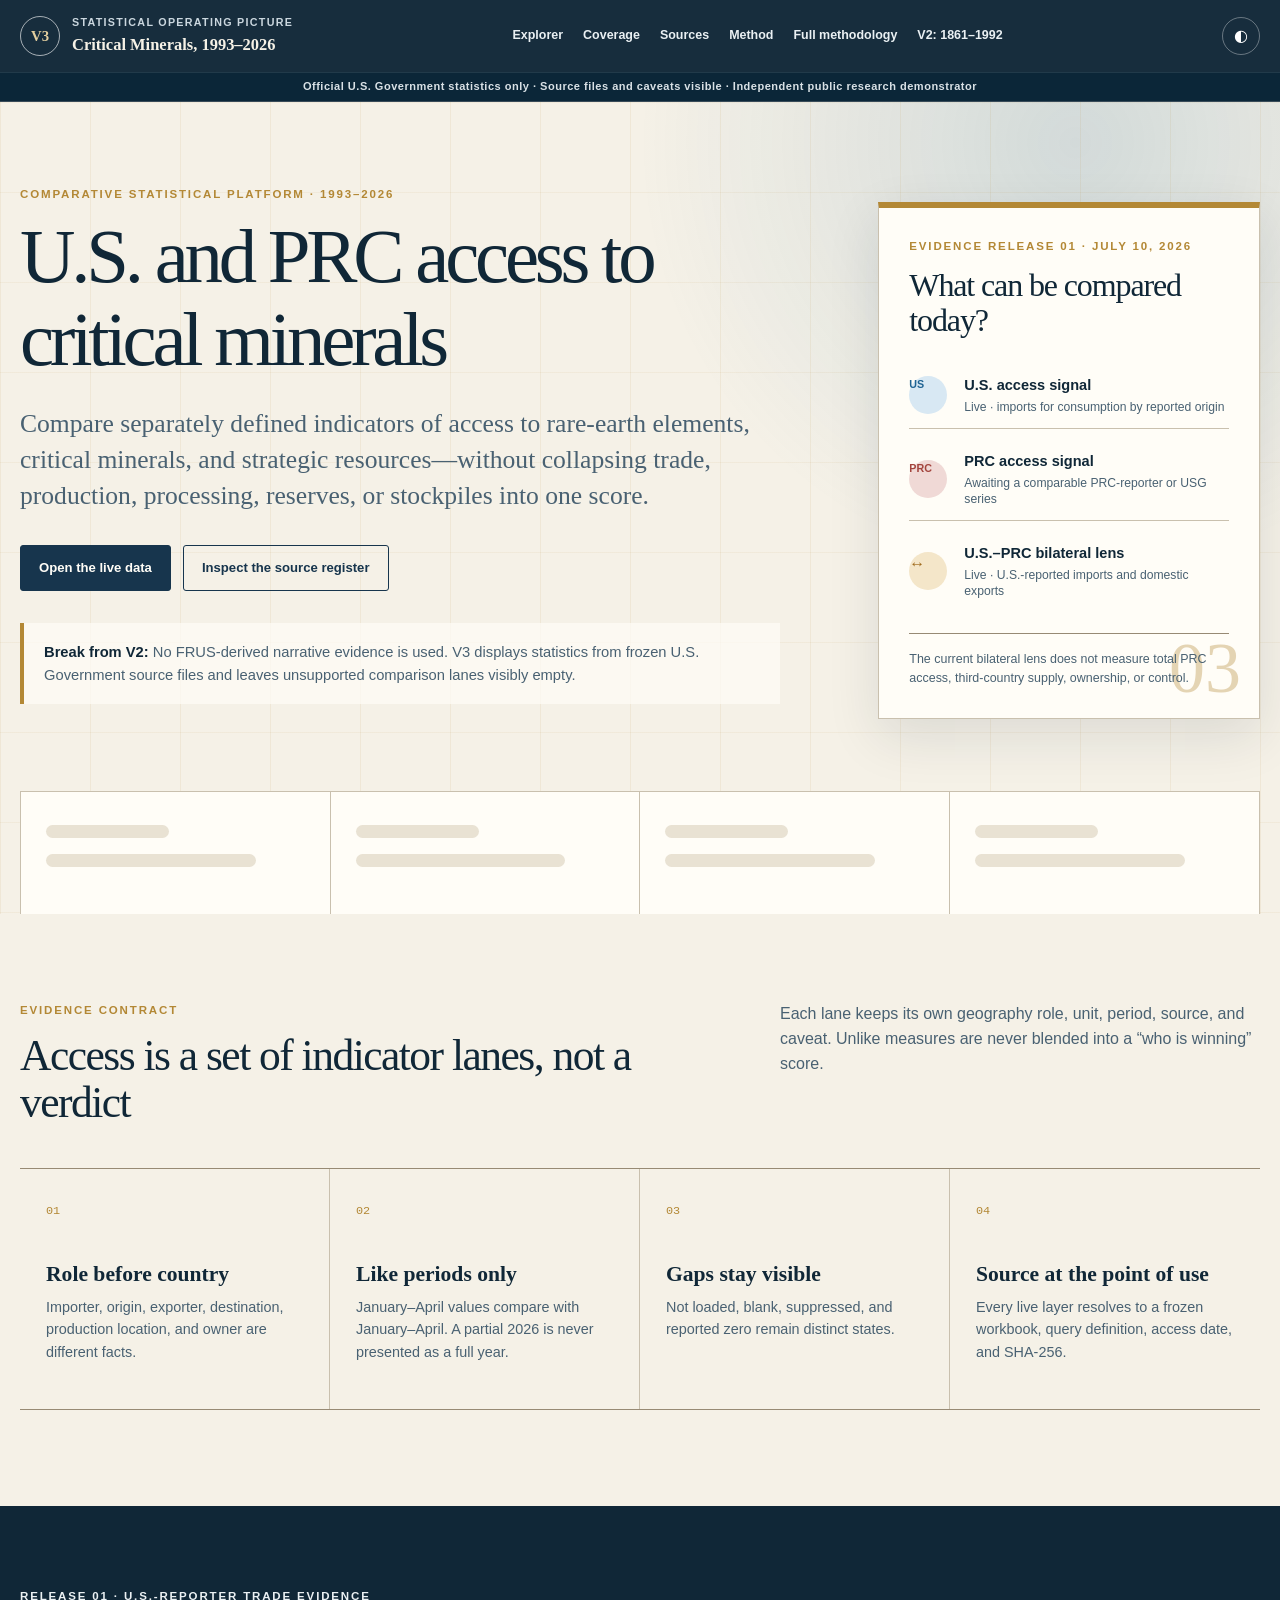
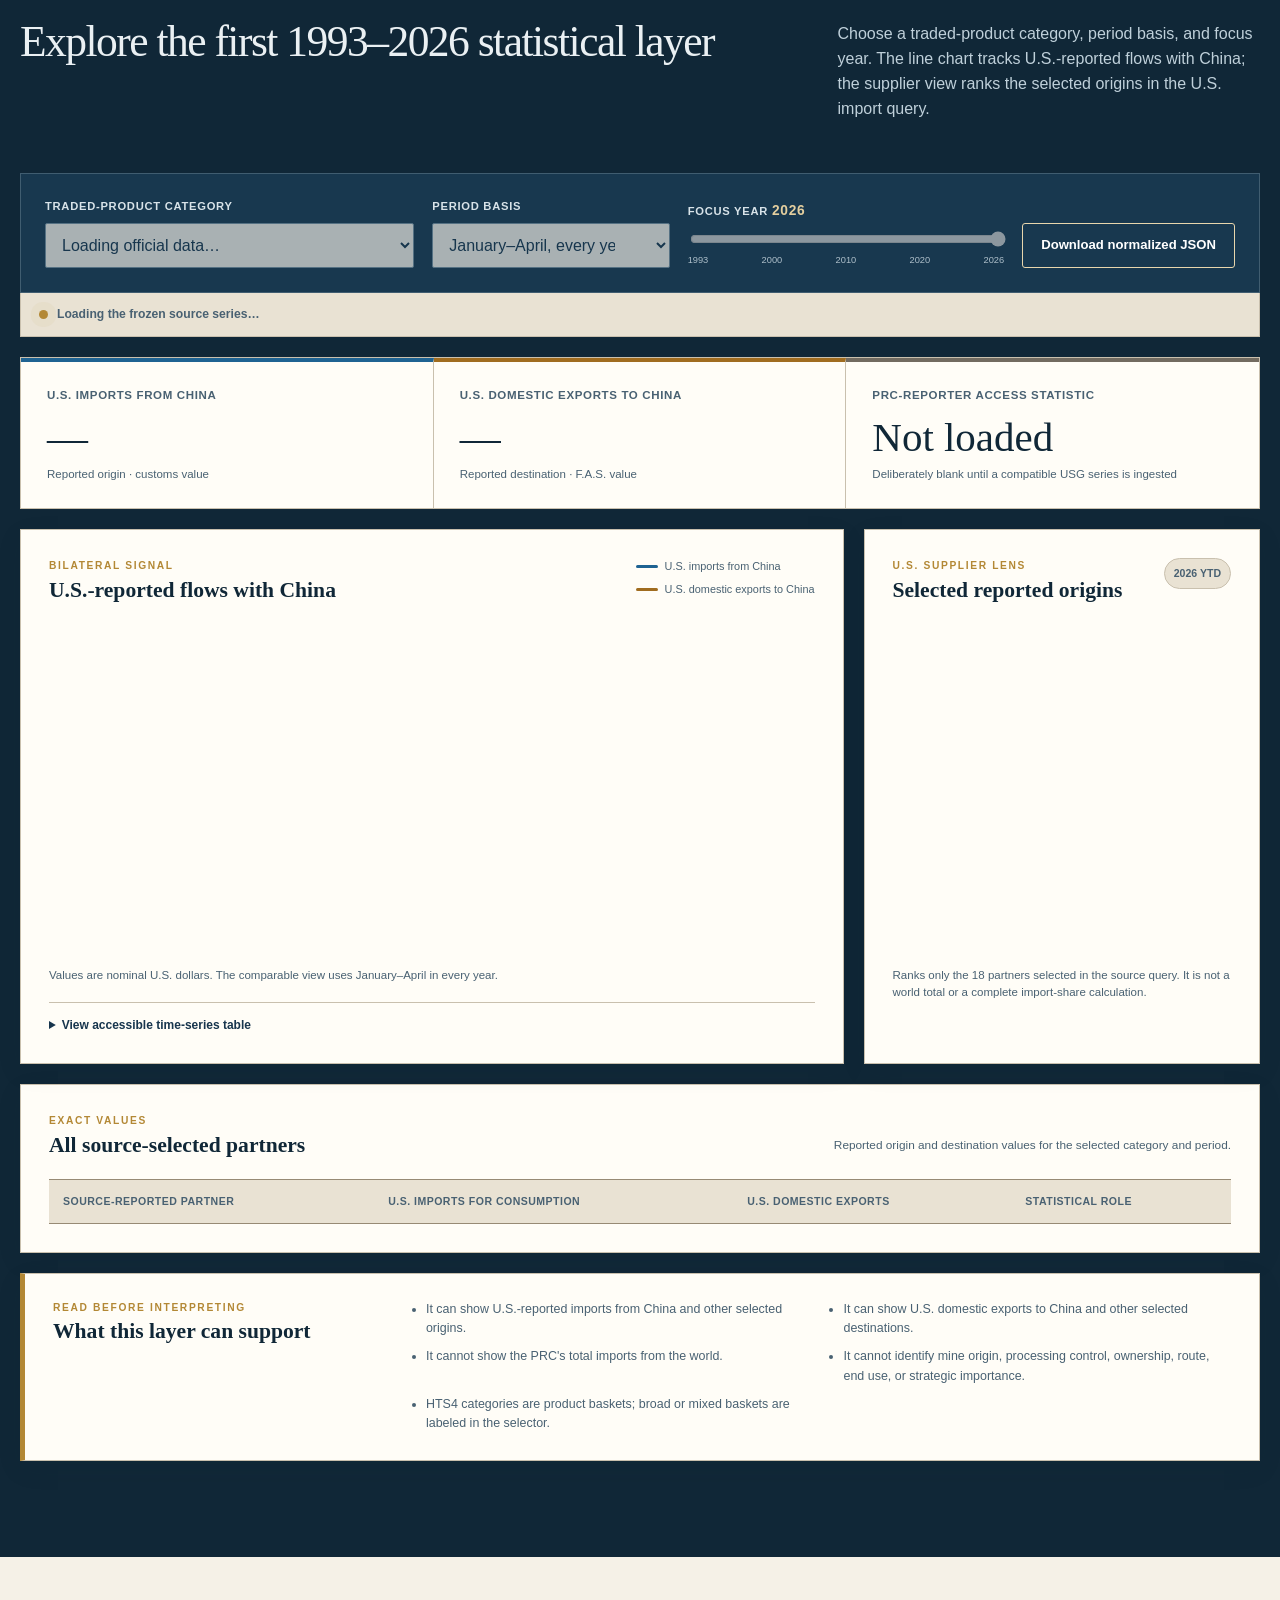
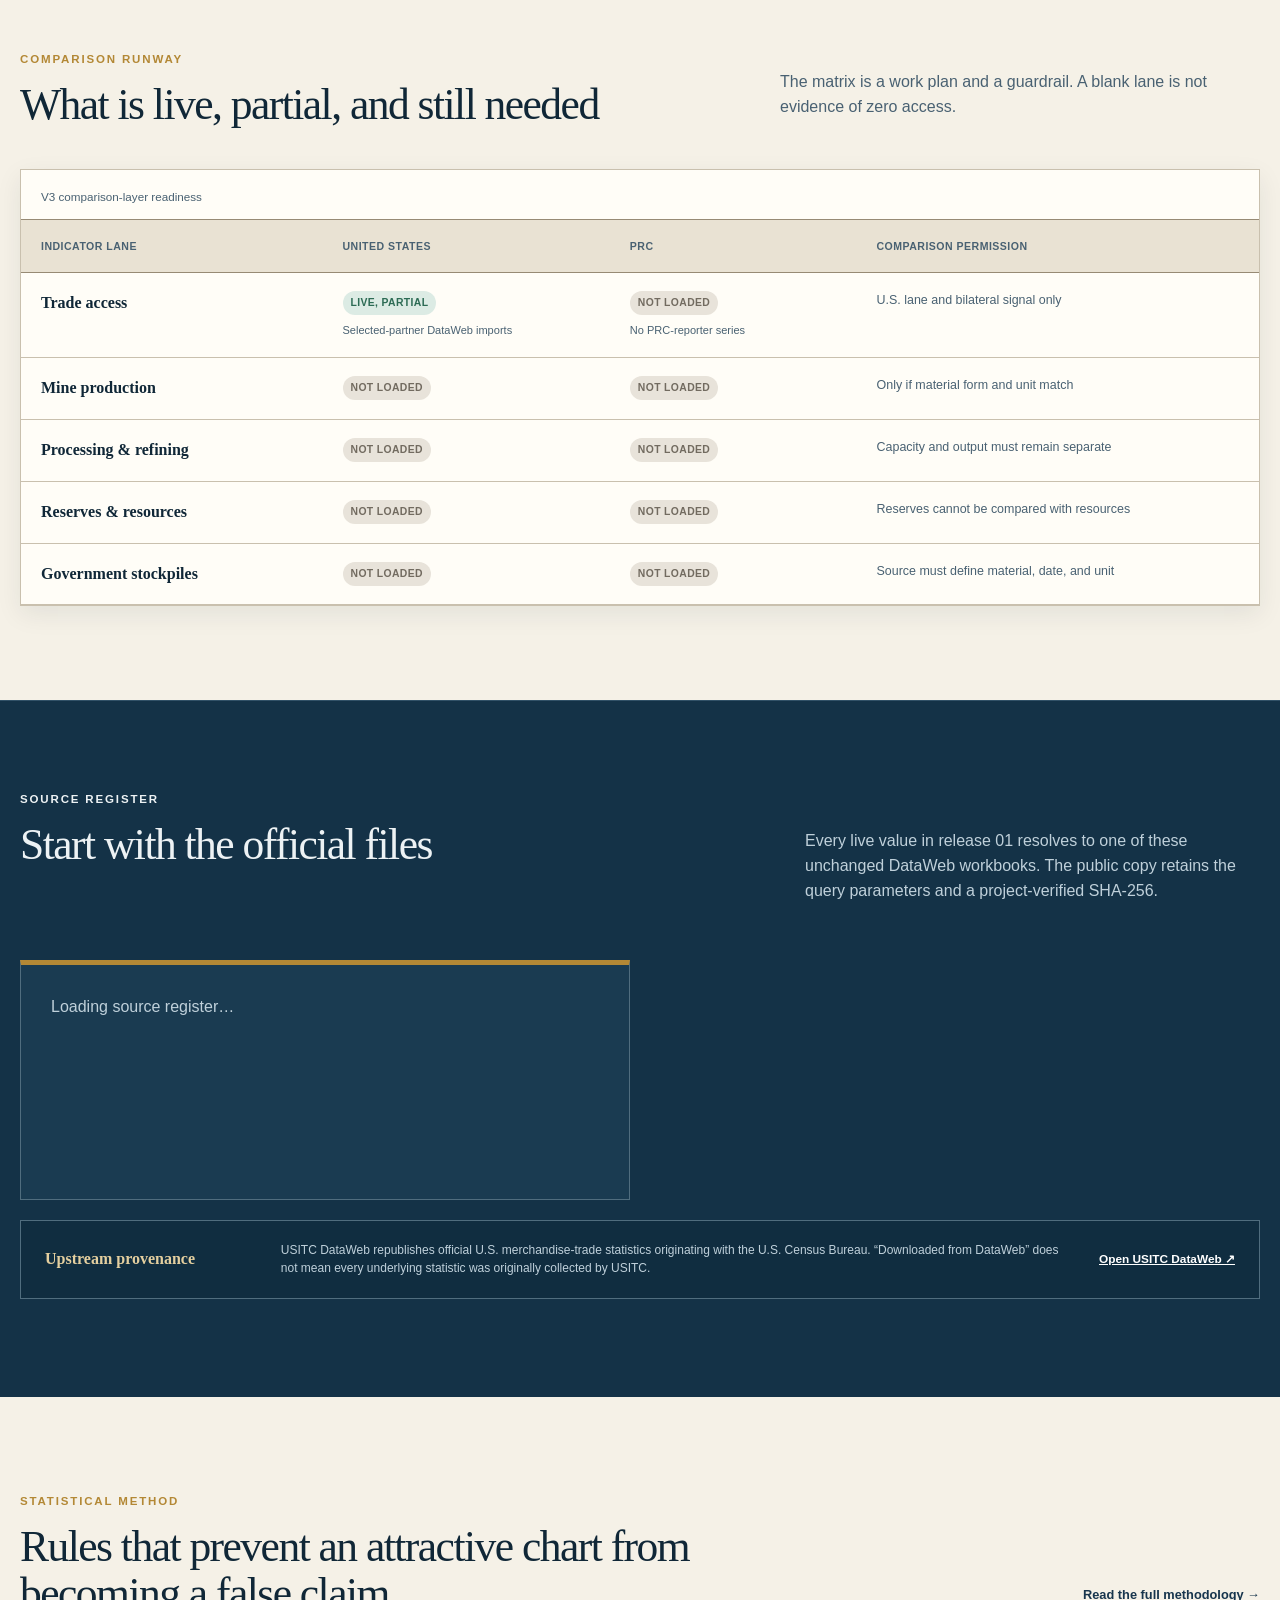
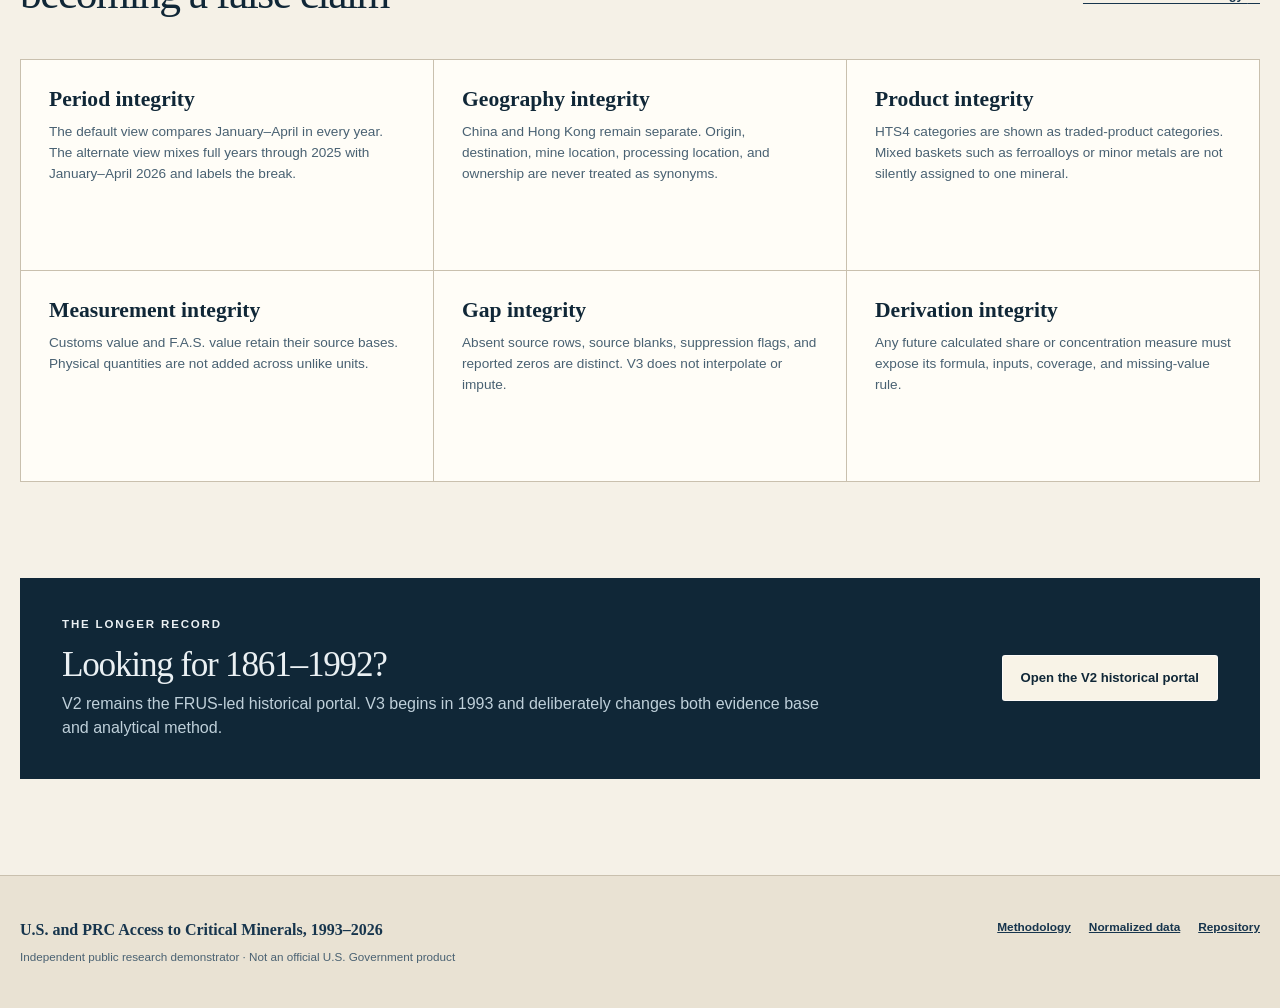
==== index.html @ 5c3ba37f "Create statistics-only V3 comparison platform" ====
<!doctype html>
<html lang="en">
<head>
  <meta charset="utf-8">
  <meta name="viewport" content="width=device-width, initial-scale=1">
  <meta http-equiv="refresh" content="0; url=records-stage.html">
  <link rel="canonical" href="records-stage.html">
  <title>U.S. and PRC Access to Critical Minerals, 1993–2026</title>
</head>
<body>
  <main>
    <h1>U.S. and PRC Access to Critical Minerals, 1993–2026</h1>
    <p><a href="records-stage.html">Open the statistical comparison platform</a></p>
  </main>
</body>
</html>
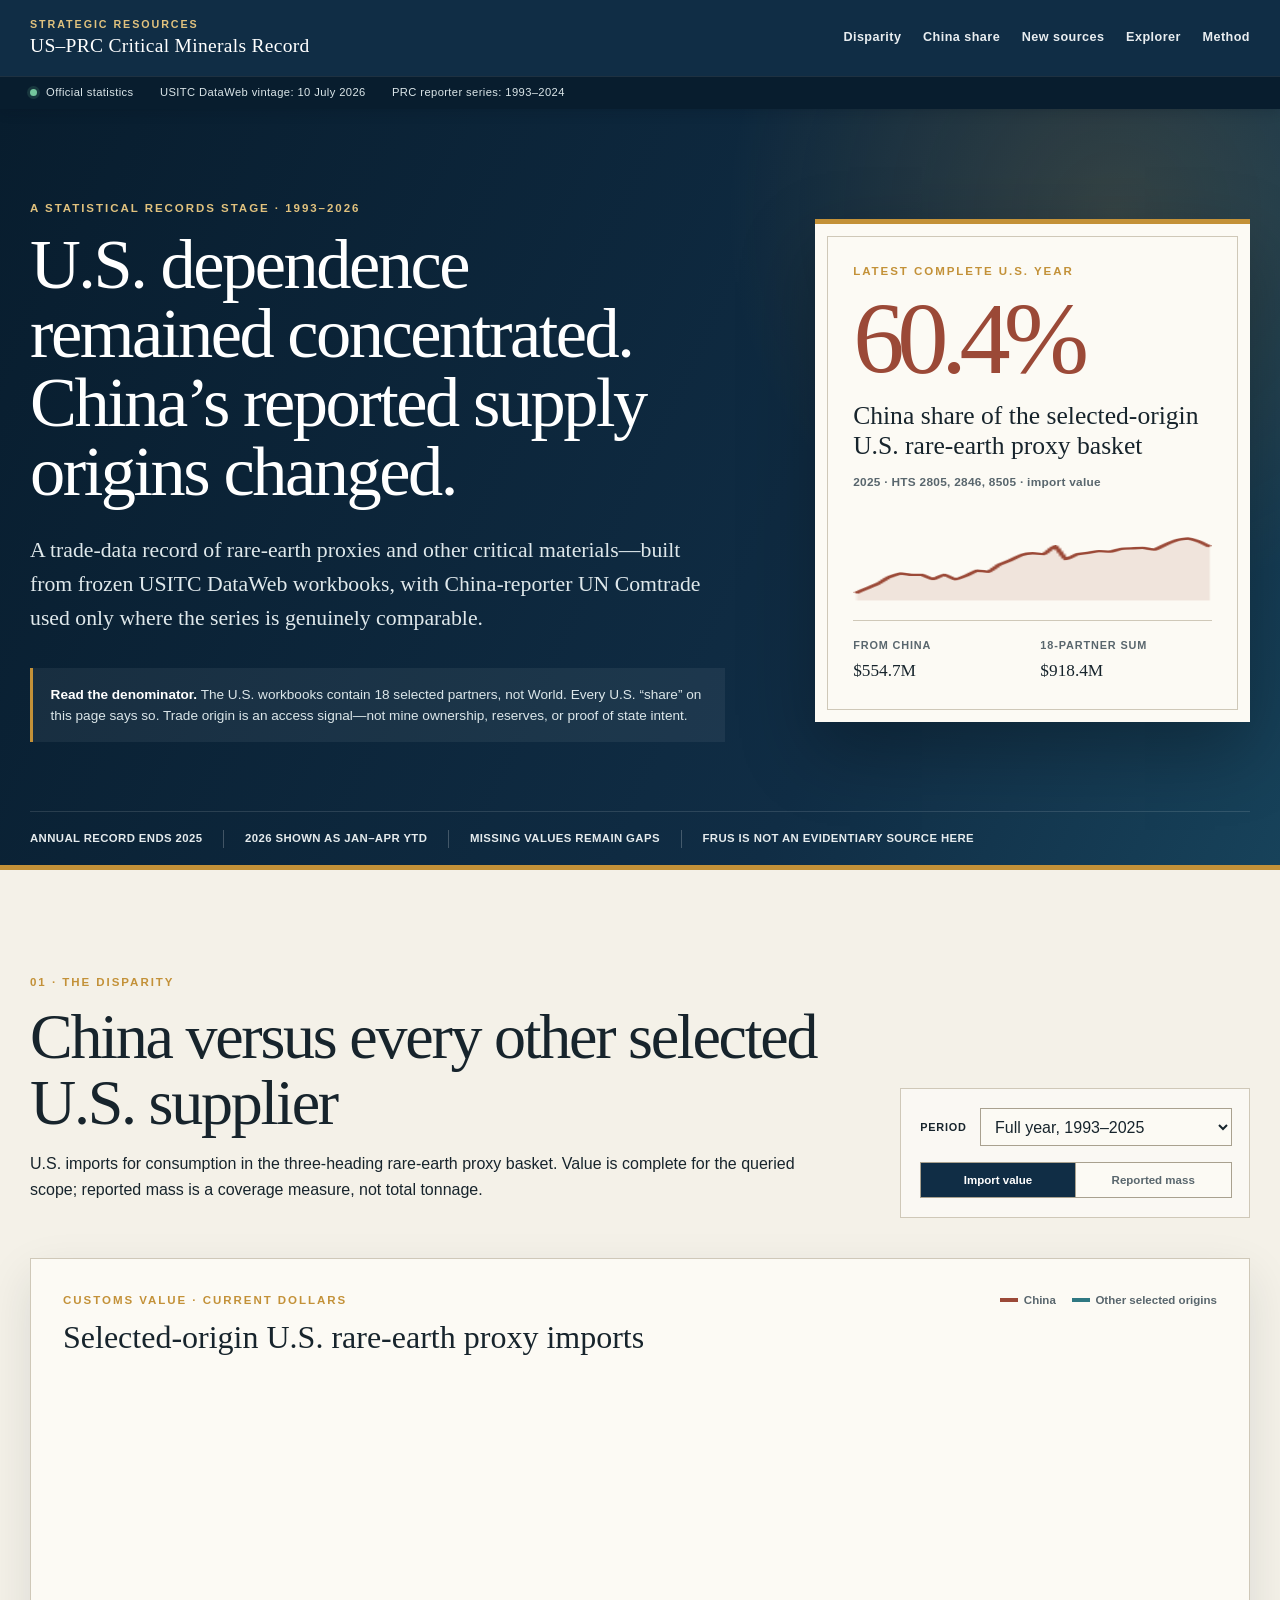
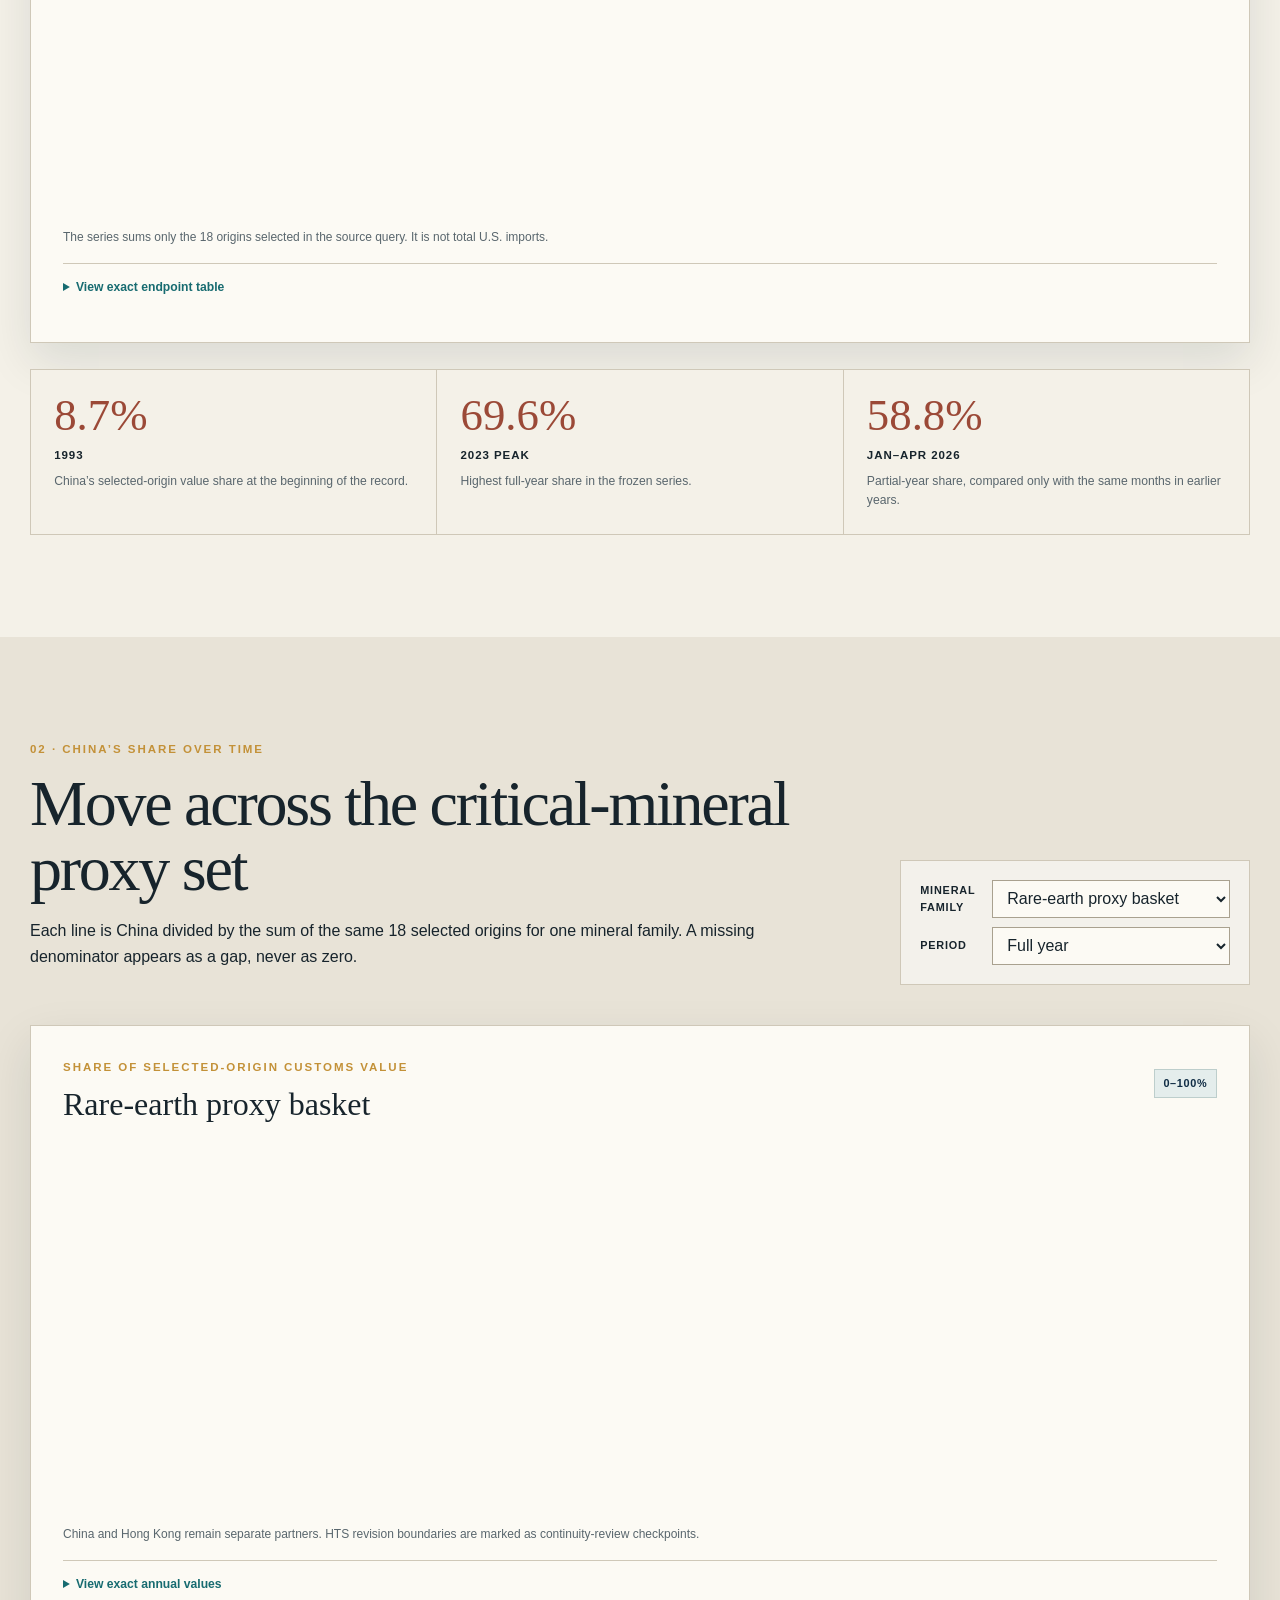
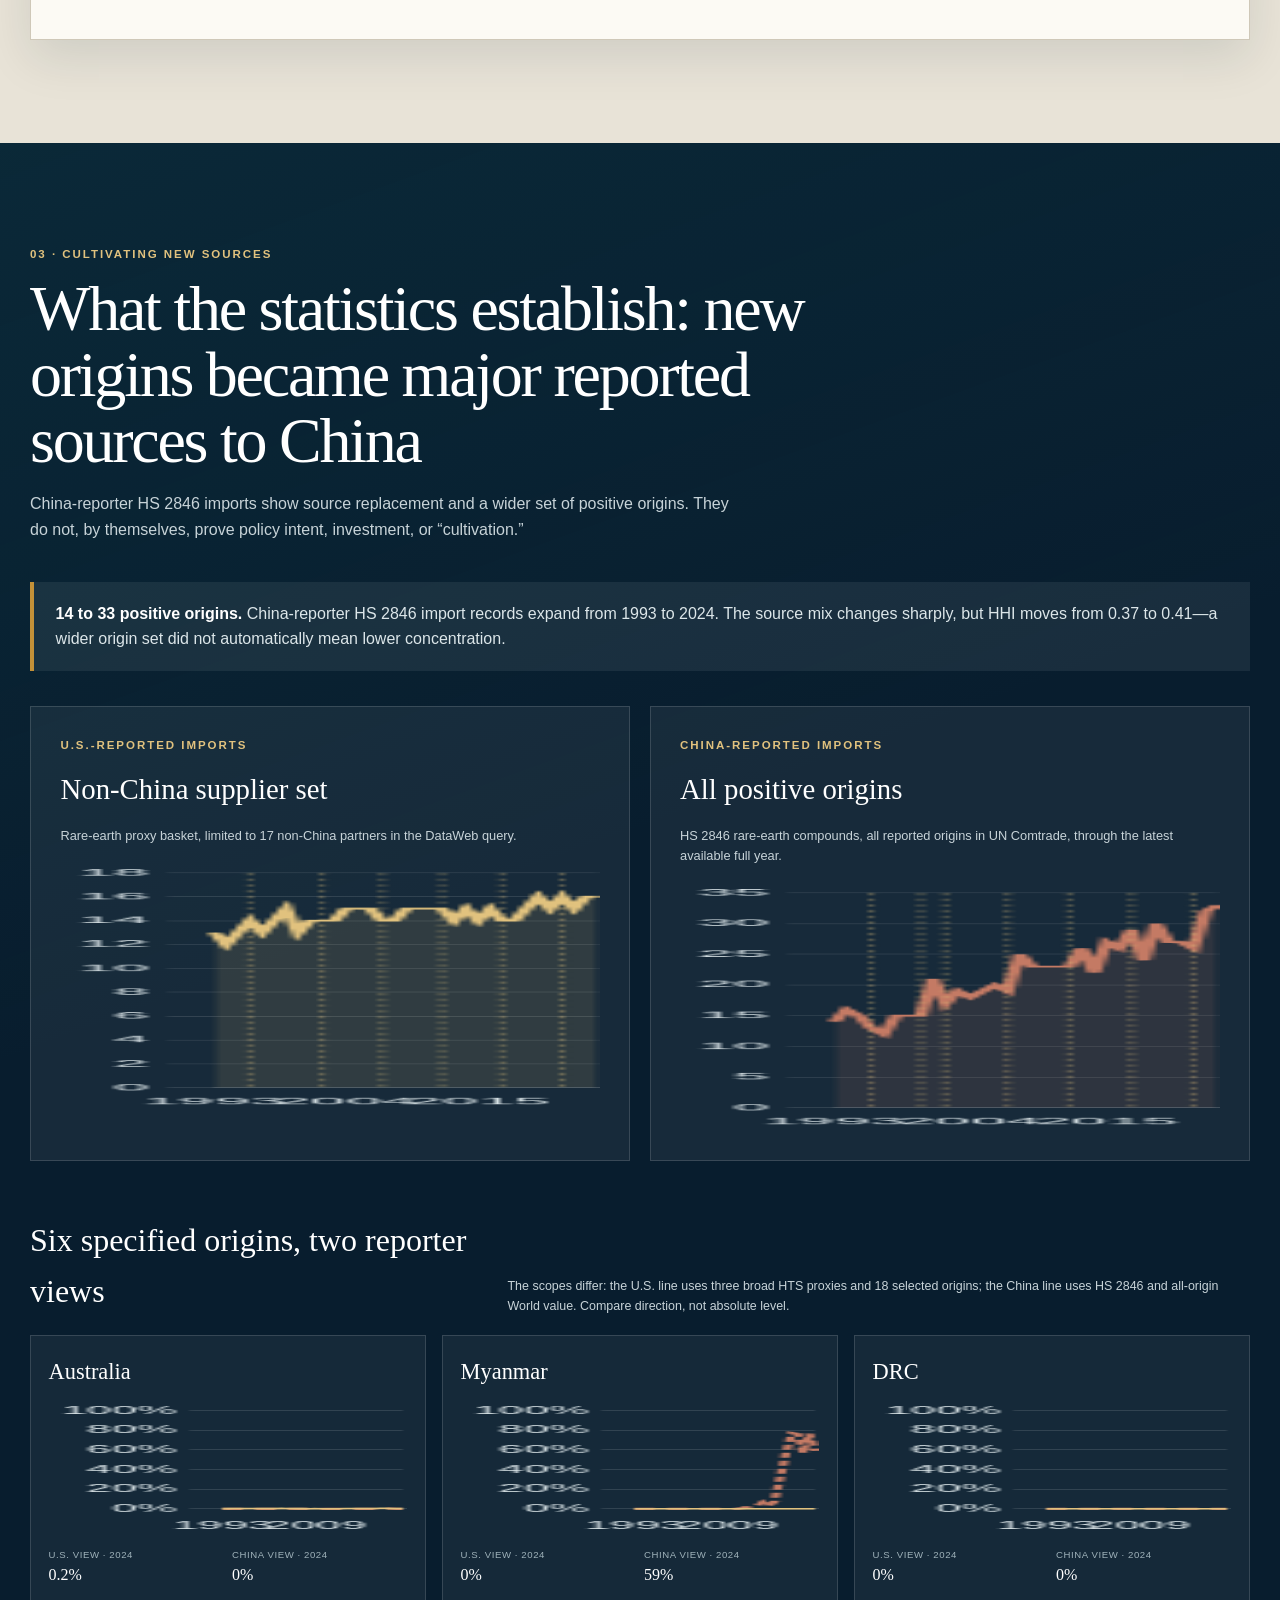
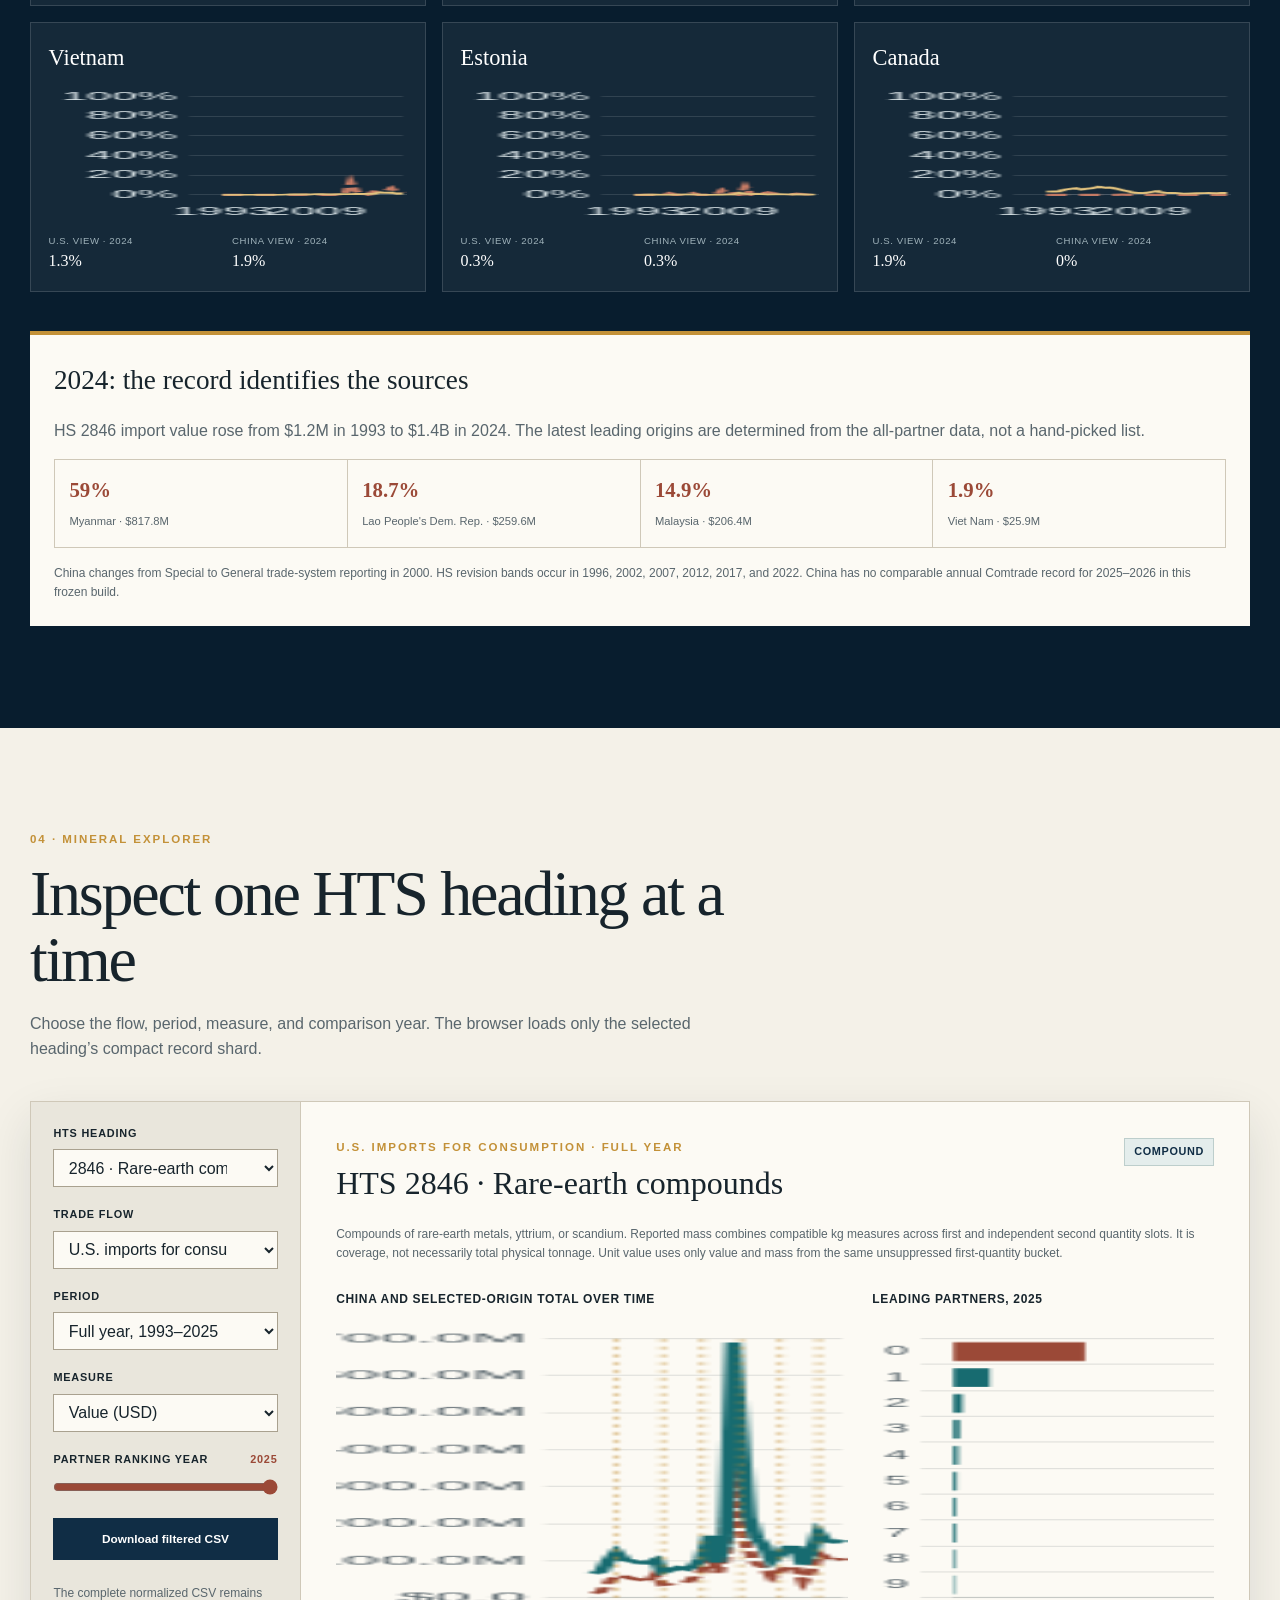
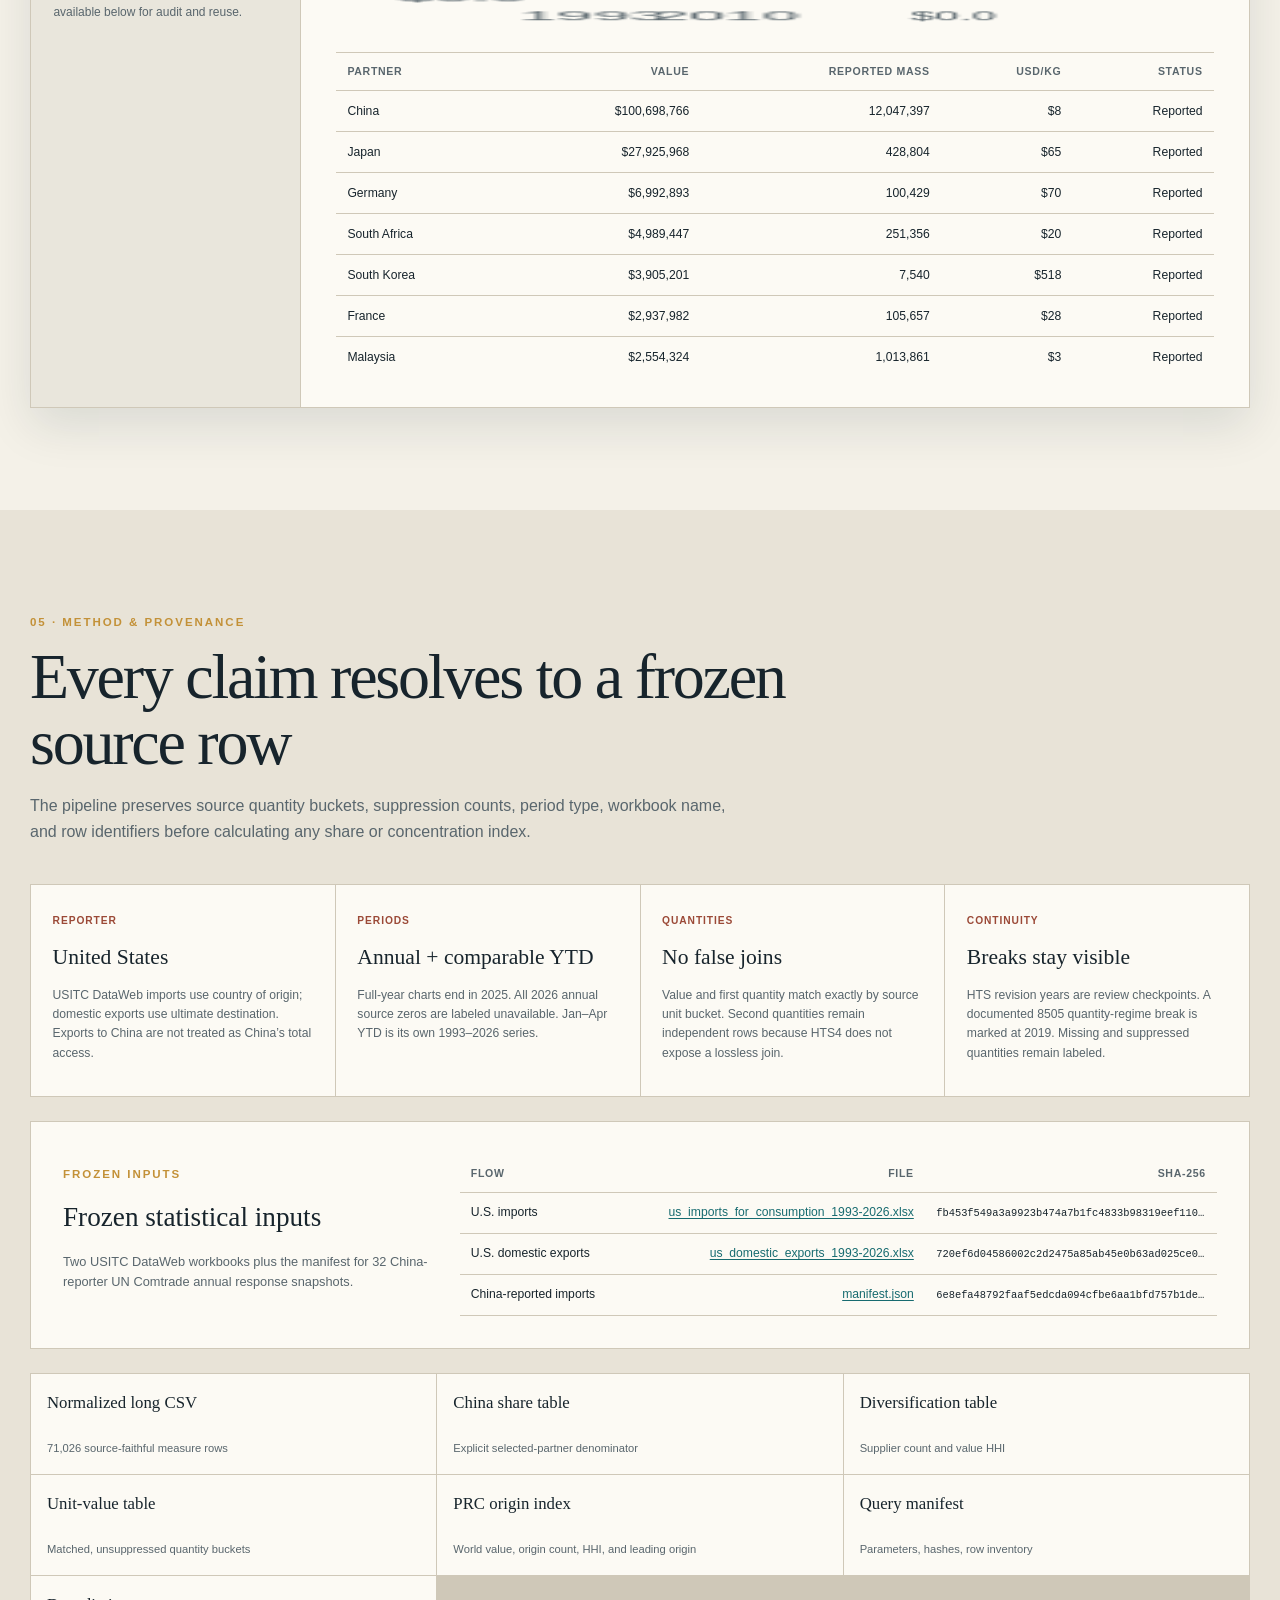
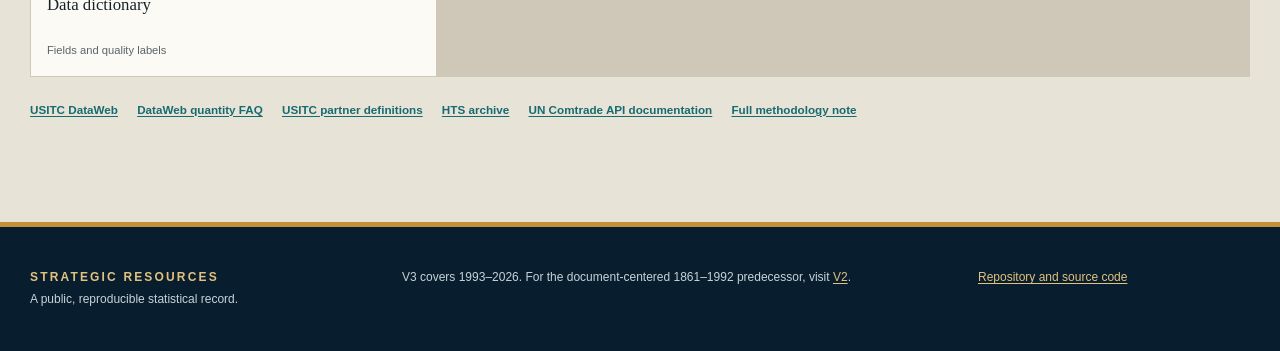
==== commit 2827f749: "Build V3 US-PRC critical minerals record" ====
--- a/index.html
+++ b/index.html
@@ -3,14 +3,302 @@
 <head>
   <meta charset="utf-8">
   <meta name="viewport" content="width=device-width, initial-scale=1">
-  <meta http-equiv="refresh" content="0; url=records-stage.html">
-  <link rel="canonical" href="records-stage.html">
-  <title>U.S. and PRC Access to Critical Minerals, 1993–2026</title>
+  <meta name="description" content="A source-auditable comparison of U.S. rare-earth import dependence and China’s changing rare-earth-compound supply origins, 1993–2026.">
+  <meta name="theme-color" content="#102d45">
+  <meta name="color-scheme" content="light">
+  <link rel="icon" href="data:,">
+  <link rel="canonical" href="https://therealjameswilson.github.io/critical-minerals-records-stage-v3/">
+  <link rel="stylesheet" href="assets/v3.css?v=3.1.0">
+  <title>US–PRC Critical Minerals Record, 1993–2026</title>
 </head>
 <body>
-  <main>
-    <h1>U.S. and PRC Access to Critical Minerals, 1993–2026</h1>
-    <p><a href="records-stage.html">Open the statistical comparison platform</a></p>
+  <a class="skip-link" href="#main">Skip to the statistical record</a>
+
+  <header class="site-header">
+    <div class="masthead wrap">
+      <a class="brand" href="#top" aria-label="Strategic Resources home">
+        <span class="brand-kicker">Strategic Resources</span>
+        <span class="brand-title">US–PRC Critical Minerals Record</span>
+      </a>
+      <nav aria-label="Primary navigation">
+        <a href="#disparity">Disparity</a>
+        <a href="#share">China share</a>
+        <a href="#sources">New sources</a>
+        <a href="#explorer">Explorer</a>
+        <a href="#method">Method</a>
+      </nav>
+    </div>
+    <div class="status-strip">
+      <div class="wrap status-inner">
+        <span><span class="status-dot" aria-hidden="true"></span> Official statistics</span>
+        <span>USITC DataWeb vintage: 10 July 2026</span>
+        <span id="prcCoverageStatus">PRC reporter series: checking local record…</span>
+      </div>
+    </div>
+  </header>
+
+  <main id="main">
+    <section class="hero" id="top">
+      <div class="wrap hero-grid">
+        <div class="hero-copy">
+          <p class="eyebrow">A statistical records stage · 1993–2026</p>
+          <h1>U.S. dependence remained concentrated. China’s reported supply origins changed.</h1>
+          <p class="hero-deck">A trade-data record of rare-earth proxies and other critical materials—built from frozen USITC DataWeb workbooks, with China-reporter UN Comtrade used only where the series is genuinely comparable.</p>
+          <div class="scope-callout" role="note">
+            <strong>Read the denominator.</strong> The U.S. workbooks contain 18 selected partners, not World. Every U.S. “share” on this page says so. Trade origin is an access signal—not mine ownership, reserves, or proof of state intent.
+          </div>
+        </div>
+
+        <article class="headline-card" aria-labelledby="headlineLabel">
+          <p class="stat-kicker">Latest complete U.S. year</p>
+          <p class="headline-stat" id="headlineValue" aria-live="polite">—</p>
+          <h2 id="headlineLabel">China share of the selected-origin U.S. rare-earth proxy basket</h2>
+          <p class="stat-detail"><span id="headlineYear">2025</span> · HTS 2805, 2846, 8505 · import value</p>
+          <div class="sparkline-shell">
+            <canvas id="heroSparkline" role="img" aria-label="China share of selected-origin U.S. rare-earth proxy imports from 1993 through 2025"></canvas>
+          </div>
+          <dl class="stat-ledger">
+            <div><dt>From China</dt><dd id="headlineNumerator">—</dd></div>
+            <div><dt>18-partner sum</dt><dd id="headlineDenominator">—</dd></div>
+          </dl>
+        </article>
+      </div>
+      <div class="wrap hero-footnotes">
+        <span>Annual record ends 2025</span>
+        <span>2026 shown as Jan–Apr YTD</span>
+        <span>Missing values remain gaps</span>
+        <span>FRUS is not an evidentiary source here</span>
+      </div>
+    </section>
+
+    <section class="record-section" id="disparity">
+      <div class="wrap">
+        <div class="section-heading split-heading">
+          <div>
+            <p class="section-number">01 · The disparity</p>
+            <h2>China versus every other selected U.S. supplier</h2>
+            <p>U.S. imports for consumption in the three-heading rare-earth proxy basket. Value is complete for the queried scope; reported mass is a coverage measure, not total tonnage.</p>
+          </div>
+          <div class="control-panel" aria-label="Disparity chart controls">
+            <label for="disparityPeriod">Period</label>
+            <select id="disparityPeriod">
+              <option value="annual">Full year, 1993–2025</option>
+              <option value="ytd">Jan–Apr YTD, 1993–2026</option>
+            </select>
+            <fieldset class="segmented">
+              <legend>Measure</legend>
+              <label><input type="radio" name="disparityMeasure" value="value" checked><span>Import value</span></label>
+              <label><input type="radio" name="disparityMeasure" value="mass"><span>Reported mass</span></label>
+            </fieldset>
+          </div>
+        </div>
+
+        <div class="chart-card large-chart-card">
+          <div class="chart-title-row">
+            <div>
+              <p class="chart-kicker" id="disparityKicker">Customs value · current dollars</p>
+              <h3 id="disparityTitle">Selected-origin U.S. rare-earth proxy imports</h3>
+            </div>
+            <div class="legend" aria-hidden="true">
+              <span><i class="legend-swatch china"></i>China</span>
+              <span><i class="legend-swatch other"></i>Other selected origins</span>
+            </div>
+          </div>
+          <div class="canvas-shell chart-tall"><canvas id="disparityChart" role="img"></canvas></div>
+          <p class="chart-note" id="disparityNote">The series sums only the 18 origins selected in the source query. It is not total U.S. imports.</p>
+          <details class="data-disclosure">
+            <summary>View exact endpoint table</summary>
+            <div class="table-scroll"><table id="disparityTable"><thead><tr><th>Year</th><th>China</th><th>Other selected</th><th>China share</th></tr></thead><tbody></tbody></table></div>
+          </details>
+        </div>
+
+        <div class="finding-grid" aria-label="Key disparity findings">
+          <article><p class="finding-value" id="startShare">—</p><h3>1993</h3><p>China’s selected-origin value share at the beginning of the record.</p></article>
+          <article><p class="finding-value" id="peakShare">—</p><h3 id="peakYear">Peak</h3><p>Highest full-year share in the frozen series.</p></article>
+          <article><p class="finding-value" id="currentYtdShare">—</p><h3>Jan–Apr 2026</h3><p>Partial-year share, compared only with the same months in earlier years.</p></article>
+        </div>
+      </div>
+    </section>
+
+    <section class="record-section tint-section" id="share">
+      <div class="wrap">
+        <div class="section-heading split-heading">
+          <div>
+            <p class="section-number">02 · China’s share over time</p>
+            <h2>Move across the critical-mineral proxy set</h2>
+            <p>Each line is China divided by the sum of the same 18 selected origins for one mineral family. A missing denominator appears as a gap, never as zero.</p>
+          </div>
+          <div class="control-panel">
+            <label for="shareMineral">Mineral family</label>
+            <select id="shareMineral"></select>
+            <label for="sharePeriod">Period</label>
+            <select id="sharePeriod">
+              <option value="annual">Full year</option>
+              <option value="ytd">Jan–Apr YTD</option>
+            </select>
+          </div>
+        </div>
+        <div class="chart-card">
+          <div class="chart-title-row">
+            <div><p class="chart-kicker">Share of selected-origin customs value</p><h3 id="shareTitle">Rare earths</h3></div>
+            <p class="chart-badge">0–100%</p>
+          </div>
+          <div class="canvas-shell"><canvas id="shareChart" role="img"></canvas></div>
+          <p class="chart-note">China and Hong Kong remain separate partners. HTS revision boundaries are marked as continuity-review checkpoints.</p>
+          <details class="data-disclosure">
+            <summary>View exact annual values</summary>
+            <div class="table-scroll"><table id="shareTable"><thead><tr><th>Year</th><th>China share</th><th>Data status</th></tr></thead><tbody></tbody></table></div>
+          </details>
+        </div>
+      </div>
+    </section>
+
+    <section class="record-section dark-section" id="sources">
+      <div class="wrap">
+        <div class="section-heading inverse-heading">
+          <p class="section-number">03 · Cultivating new sources</p>
+          <h2>What the statistics establish: new origins became major reported sources to China</h2>
+          <p>China-reporter HS 2846 imports show source replacement and a wider set of positive origins. They do not, by themselves, prove policy intent, investment, or “cultivation.”</p>
+        </div>
+
+        <div class="comparison-banner" id="prcBanner" role="status">
+          <p class="loading-line">Loading the frozen China-reporter record…</p>
+        </div>
+
+        <div class="origin-overview">
+          <article class="dark-card">
+            <p class="chart-kicker">U.S.-reported imports</p>
+            <h3>Non-China supplier set</h3>
+            <p>Rare-earth proxy basket, limited to 17 non-China partners in the DataWeb query.</p>
+            <div class="canvas-shell compact-chart"><canvas id="usDiversityChart" role="img"></canvas></div>
+          </article>
+          <article class="dark-card">
+            <p class="chart-kicker">China-reported imports</p>
+            <h3>All positive origins</h3>
+            <p>HS 2846 rare-earth compounds, all reported origins in UN Comtrade, through the latest available full year.</p>
+            <div class="canvas-shell compact-chart"><canvas id="prcOriginsChart" role="img"></canvas></div>
+          </article>
+        </div>
+
+        <div class="mini-heading">
+          <h3>Six specified origins, two reporter views</h3>
+          <p>The scopes differ: the U.S. line uses three broad HTS proxies and 18 selected origins; the China line uses HS 2846 and all-origin World value. Compare direction, not absolute level.</p>
+        </div>
+        <div class="supplier-grid" id="supplierCards" aria-live="polite"></div>
+
+        <div class="data-ledger" id="topOriginsLedger">
+          <h3>Data-led sourcing record</h3>
+          <p>Waiting for the frozen PRC reporter files.</p>
+        </div>
+      </div>
+    </section>
+
+    <section class="record-section" id="explorer">
+      <div class="wrap">
+        <div class="section-heading">
+          <p class="section-number">04 · Mineral explorer</p>
+          <h2>Inspect one HTS heading at a time</h2>
+          <p>Choose the flow, period, measure, and comparison year. The browser loads only the selected heading’s compact record shard.</p>
+        </div>
+
+        <div class="explorer-shell">
+          <aside class="explorer-controls" aria-label="Mineral explorer controls">
+            <label for="explorerHts">HTS heading</label>
+            <select id="explorerHts"></select>
+            <label for="explorerFlow">Trade flow</label>
+            <select id="explorerFlow">
+              <option value="imports_for_consumption">U.S. imports for consumption</option>
+              <option value="domestic_exports">U.S. domestic exports</option>
+            </select>
+            <label for="explorerPeriod">Period</label>
+            <select id="explorerPeriod">
+              <option value="annual">Full year, 1993–2025</option>
+              <option value="ytd">Jan–Apr YTD, 1993–2026</option>
+            </select>
+            <label for="explorerMeasure">Measure</label>
+            <select id="explorerMeasure">
+              <option value="value_usd">Value (USD)</option>
+              <option value="reported_mass_kg">Reported mass (kg)</option>
+              <option value="unit_value_usd_per_reported_kg">Unit value (USD/kg)</option>
+            </select>
+            <label for="explorerYear">Partner ranking year <output id="explorerYearOutput">2025</output></label>
+            <input id="explorerYear" type="range" min="1993" max="2025" value="2025" step="1">
+            <button class="download-button" id="downloadExplorer" type="button">Download filtered CSV</button>
+            <p class="control-note">The complete normalized CSV remains available below for audit and reuse.</p>
+          </aside>
+
+          <div class="explorer-main">
+            <div class="explorer-title">
+              <div><p class="chart-kicker" id="explorerMeta">Loading heading…</p><h3 id="explorerTitle">HTS 2846</h3></div>
+              <span class="stage-pill" id="explorerStage">compound</span>
+            </div>
+            <p class="scope-note" id="explorerScope"></p>
+            <div class="explorer-chart-grid">
+              <div><h4>China and selected-origin total over time</h4><div class="canvas-shell"><canvas id="explorerTimeline" role="img"></canvas></div></div>
+              <div><h4 id="rankingTitle">Leading partners, 2025</h4><div class="canvas-shell"><canvas id="explorerPartners" role="img"></canvas></div></div>
+            </div>
+            <div class="table-scroll fixed-table"><table id="explorerTable"><thead><tr><th>Partner</th><th>Value</th><th>Reported mass</th><th>USD/kg</th><th>Status</th></tr></thead><tbody></tbody></table></div>
+          </div>
+        </div>
+      </div>
+    </section>
+
+    <section class="record-section method-section" id="method">
+      <div class="wrap">
+        <div class="section-heading">
+          <p class="section-number">05 · Method & provenance</p>
+          <h2>Every claim resolves to a frozen source row</h2>
+          <p>The pipeline preserves source quantity buckets, suppression counts, period type, workbook name, and row identifiers before calculating any share or concentration index.</p>
+        </div>
+
+        <div class="method-grid">
+          <article><span class="method-tag">Reporter</span><h3>United States</h3><p>USITC DataWeb imports use country of origin; domestic exports use ultimate destination. Exports to China are not treated as China’s total access.</p></article>
+          <article><span class="method-tag">Periods</span><h3>Annual + comparable YTD</h3><p>Full-year charts end in 2025. All 2026 annual source zeros are labeled unavailable. Jan–Apr YTD is its own 1993–2026 series.</p></article>
+          <article><span class="method-tag">Quantities</span><h3>No false joins</h3><p>Value and first quantity match exactly by source unit bucket. Second quantities remain independent rows because HTS4 does not expose a lossless join.</p></article>
+          <article><span class="method-tag">Continuity</span><h3>Breaks stay visible</h3><p>HTS revision years are review checkpoints. A documented 8505 quantity-regime break is marked at 2019. Missing and suppressed quantities remain labeled.</p></article>
+        </div>
+
+        <div class="provenance-panel">
+          <div>
+            <p class="chart-kicker">Frozen inputs</p>
+            <h3>Frozen statistical inputs</h3>
+            <p>Two USITC DataWeb workbooks plus the manifest for 32 China-reporter UN Comtrade annual response snapshots.</p>
+          </div>
+          <div class="table-scroll"><table id="provenanceTable"><thead><tr><th>Flow</th><th>File</th><th>SHA-256</th></tr></thead><tbody></tbody></table></div>
+        </div>
+
+        <div class="download-grid" aria-label="Data downloads">
+          <a href="data/processed/trade_long.csv"><strong>Normalized long CSV</strong><span>71,026 source-faithful measure rows</span></a>
+          <a href="data/processed/china_share_of_us_imports.csv"><strong>China share table</strong><span>Explicit selected-partner denominator</span></a>
+          <a href="data/processed/supplier_diversification_index.csv"><strong>Diversification table</strong><span>Supplier count and value HHI</span></a>
+          <a href="data/processed/unit_value.csv"><strong>Unit-value table</strong><span>Matched, unsuppressed quantity buckets</span></a>
+          <a href="data/processed/prc_supplier_origin_index.csv"><strong>PRC origin index</strong><span>World value, origin count, HHI, and leading origin</span></a>
+          <a href="data/processed/query_manifest.json"><strong>Query manifest</strong><span>Parameters, hashes, row inventory</span></a>
+          <a href="data/processed/data_dictionary.csv"><strong>Data dictionary</strong><span>Fields and quality labels</span></a>
+        </div>
+
+        <div class="source-links">
+          <a href="https://dataweb.usitc.gov/">USITC DataWeb</a>
+          <a href="https://www.usitc.gov/applications/dataweb/faqs">DataWeb quantity FAQ</a>
+          <a href="https://www.usitc.gov/faq/question/what_meant_country_merchandise_trade_statistics.htm">USITC partner definitions</a>
+          <a href="https://www.usitc.gov/harmonized_tariff_information/hts/archive/list">HTS archive</a>
+          <a href="https://uncomtrade.org/docs/un-comtrade-api/">UN Comtrade API documentation</a>
+          <a href="methodology.html">Full methodology note</a>
+        </div>
+      </div>
+    </section>
   </main>
+
+  <footer class="site-footer">
+    <div class="wrap footer-grid">
+      <div><p class="brand-kicker">Strategic Resources</p><p>A public, reproducible statistical record.</p></div>
+      <p>V3 covers 1993–2026. For the document-centered 1861–1992 predecessor, visit <a href="https://therealjameswilson.github.io/critical-minerals-records-stage-v2/records-stage.html">V2</a>.</p>
+      <p><a href="https://github.com/therealjameswilson/critical-minerals-records-stage-v3">Repository and source code</a></p>
+    </div>
+  </footer>
+
+  <noscript><div class="noscript">JavaScript is required for interactive charts. All normalized and derived CSV files remain available in the Method &amp; provenance section.</div></noscript>
+  <script defer src="assets/vendor/chart.js/chart.umd.min.js"></script>
+  <script defer src="assets/v3.js?v=3.1.0"></script>
 </body>
 </html>
--- a/assets/v3.css
+++ b/assets/v3.css
@@ -0,0 +1,552 @@
+:root {
+  --navy: #102d45;
+  --navy-deep: #081d2e;
+  --navy-mid: #173d59;
+  --teal: #176b70;
+  --teal-light: #5ca4a5;
+  --gold: #c39138;
+  --gold-light: #e1c27e;
+  --china: #9b4937;
+  --china-light: #c47a64;
+  --other: #2f7882;
+  --paper: #f4f1e8;
+  --paper-strong: #fcfaf4;
+  --paper-dark: #e8e3d7;
+  --ink: #17242c;
+  --ink-soft: #59666d;
+  --line: #cfc8b8;
+  --line-dark: #a9a18f;
+  --white: #fff;
+  --shadow: 0 18px 45px rgb(10 34 49 / 11%);
+  --serif: Georgia, "Times New Roman", serif;
+  --sans: Inter, ui-sans-serif, -apple-system, BlinkMacSystemFont, "Segoe UI", sans-serif;
+  --mono: "SFMono-Regular", Consolas, "Liberation Mono", monospace;
+}
+
+* { box-sizing: border-box; }
+
+html {
+  scroll-behavior: smooth;
+  scroll-padding-top: 132px;
+}
+
+body {
+  margin: 0;
+  color: var(--ink);
+  background: var(--paper);
+  font-family: var(--sans);
+  font-size: 16px;
+  line-height: 1.58;
+  text-rendering: optimizeLegibility;
+}
+
+a { color: var(--teal); text-underline-offset: 0.16em; }
+a:hover { color: var(--china); }
+button, select, input { font: inherit; }
+button, select { color: inherit; }
+
+.skip-link {
+  position: fixed;
+  z-index: 1000;
+  top: 0.6rem;
+  left: 0.6rem;
+  padding: 0.7rem 1rem;
+  color: var(--white);
+  background: var(--navy-deep);
+  border: 2px solid var(--gold-light);
+  transform: translateY(-160%);
+}
+.skip-link:focus { transform: none; }
+
+.wrap {
+  width: min(1220px, calc(100% - 40px));
+  margin-inline: auto;
+}
+
+.site-header {
+  position: sticky;
+  z-index: 100;
+  top: 0;
+  color: var(--white);
+  background: var(--navy);
+  box-shadow: 0 2px 12px rgb(3 17 28 / 20%);
+}
+
+.masthead {
+  min-height: 76px;
+  display: flex;
+  align-items: center;
+  justify-content: space-between;
+  gap: 2rem;
+}
+
+.brand {
+  display: flex;
+  flex-direction: column;
+  color: var(--white);
+  text-decoration: none;
+  line-height: 1.1;
+}
+.brand:hover { color: var(--white); }
+.brand-kicker {
+  font-size: 0.67rem;
+  font-weight: 800;
+  letter-spacing: 0.18em;
+  text-transform: uppercase;
+  color: var(--gold-light);
+}
+.brand-title {
+  margin-top: 0.28rem;
+  font-family: var(--serif);
+  font-size: 1.22rem;
+  letter-spacing: 0.015em;
+}
+
+nav {
+  display: flex;
+  align-items: center;
+  gap: 1.35rem;
+}
+nav a {
+  color: #e8edf0;
+  font-size: 0.79rem;
+  font-weight: 750;
+  letter-spacing: 0.035em;
+  text-decoration: none;
+}
+nav a:hover, nav a:focus-visible { color: var(--gold-light); }
+
+.status-strip {
+  color: #dbe6e9;
+  background: var(--navy-deep);
+  border-top: 1px solid rgb(255 255 255 / 9%);
+}
+.status-inner {
+  min-height: 32px;
+  display: flex;
+  align-items: center;
+  gap: 1.65rem;
+  font-size: 0.7rem;
+  letter-spacing: 0.035em;
+}
+.status-dot {
+  display: inline-block;
+  width: 7px;
+  height: 7px;
+  margin-right: 0.35rem;
+  border-radius: 50%;
+  background: #74c69d;
+  box-shadow: 0 0 0 3px rgb(116 198 157 / 15%);
+}
+
+.hero {
+  overflow: hidden;
+  color: var(--white);
+  background:
+    radial-gradient(circle at 87% 14%, rgb(195 145 56 / 20%), transparent 30%),
+    linear-gradient(115deg, var(--navy-deep) 0%, var(--navy) 68%, #17425a 100%);
+  border-bottom: 5px solid var(--gold);
+}
+.hero-grid {
+  min-height: 580px;
+  padding: 5.6rem 0 4.3rem;
+  display: grid;
+  grid-template-columns: minmax(0, 1.15fr) minmax(350px, 0.72fr);
+  gap: clamp(3rem, 7vw, 7rem);
+  align-items: center;
+}
+.eyebrow, .section-number, .chart-kicker, .stat-kicker {
+  margin: 0 0 0.8rem;
+  color: var(--gold);
+  font-size: 0.72rem;
+  font-weight: 850;
+  letter-spacing: 0.17em;
+  text-transform: uppercase;
+}
+.hero .eyebrow { color: var(--gold-light); }
+.hero h1 {
+  max-width: 780px;
+  margin: 0;
+  font-family: var(--serif);
+  font-size: clamp(2.85rem, 5.5vw, 5.35rem);
+  font-weight: 500;
+  line-height: 0.98;
+  letter-spacing: -0.035em;
+}
+.hero-deck {
+  max-width: 720px;
+  margin: 1.8rem 0 0;
+  color: #dfe8eb;
+  font-family: var(--serif);
+  font-size: clamp(1.08rem, 1.8vw, 1.36rem);
+  line-height: 1.55;
+}
+.scope-callout {
+  max-width: 720px;
+  margin-top: 2rem;
+  padding: 1rem 1.1rem;
+  color: #dbe6e9;
+  background: rgb(255 255 255 / 6%);
+  border-left: 3px solid var(--gold);
+  font-size: 0.85rem;
+}
+.scope-callout strong { color: var(--white); }
+
+.headline-card {
+  position: relative;
+  padding: clamp(1.65rem, 3.2vw, 2.4rem);
+  color: var(--ink);
+  background: var(--paper-strong);
+  border-top: 5px solid var(--gold);
+  box-shadow: 0 28px 70px rgb(0 0 0 / 28%);
+}
+.headline-card::before {
+  content: "";
+  position: absolute;
+  inset: 12px;
+  pointer-events: none;
+  border: 1px solid var(--line);
+}
+.headline-card > * { position: relative; }
+.headline-stat {
+  margin: 0;
+  color: var(--china);
+  font-family: var(--serif);
+  font-size: clamp(4.4rem, 8vw, 7.2rem);
+  line-height: 0.9;
+  letter-spacing: -0.07em;
+}
+.headline-card h2 {
+  max-width: 420px;
+  margin: 1rem 0 0;
+  font-family: var(--serif);
+  font-size: clamp(1.35rem, 2vw, 1.75rem);
+  font-weight: 500;
+  line-height: 1.16;
+}
+.stat-detail {
+  color: var(--ink-soft);
+  font-size: 0.74rem;
+  font-weight: 700;
+  letter-spacing: 0.025em;
+}
+.sparkline-shell { height: 92px; margin: 1.2rem 0 0.7rem; }
+.sparkline-shell canvas, .canvas-shell canvas { width: 100% !important; height: 100% !important; }
+.stat-ledger {
+  margin: 1.1rem 0 0;
+  padding-top: 1rem;
+  display: grid;
+  grid-template-columns: 1fr 1fr;
+  gap: 1rem;
+  border-top: 1px solid var(--line);
+}
+.stat-ledger div { display: flex; flex-direction: column; }
+.stat-ledger dt { color: var(--ink-soft); font-size: 0.68rem; font-weight: 750; text-transform: uppercase; letter-spacing: 0.08em; }
+.stat-ledger dd { margin: 0.15rem 0 0; font-family: var(--serif); font-size: 1.08rem; }
+.hero-footnotes {
+  min-height: 54px;
+  display: flex;
+  align-items: center;
+  gap: 0;
+  color: #e5ebed;
+  font-size: 0.71rem;
+  font-weight: 700;
+  letter-spacing: 0.035em;
+  text-transform: uppercase;
+  border-top: 1px solid rgb(255 255 255 / 12%);
+}
+.hero-footnotes span { padding-right: 1.3rem; margin-right: 1.3rem; border-right: 1px solid rgb(255 255 255 / 22%); }
+.hero-footnotes span:last-child { border: 0; }
+
+.record-section { padding: clamp(4.8rem, 8vw, 8rem) 0; }
+.tint-section { background: var(--paper-dark); }
+.section-heading { max-width: 780px; margin-bottom: 2.5rem; }
+.section-heading h2 {
+  margin: 0;
+  font-family: var(--serif);
+  font-size: clamp(2.4rem, 5vw, 4.6rem);
+  font-weight: 500;
+  line-height: 1.03;
+  letter-spacing: -0.035em;
+}
+.section-heading > p:last-child { margin: 1.1rem 0 0; color: var(--ink-soft); font-size: 1rem; max-width: 720px; }
+.split-heading {
+  max-width: none;
+  display: grid;
+  grid-template-columns: minmax(0, 1fr) minmax(270px, 350px);
+  gap: clamp(2rem, 6vw, 6rem);
+  align-items: end;
+}
+
+.control-panel {
+  padding: 1.2rem;
+  display: grid;
+  grid-template-columns: auto 1fr;
+  gap: 0.55rem 0.8rem;
+  align-items: center;
+  background: rgb(255 255 255 / 48%);
+  border: 1px solid var(--line);
+}
+.control-panel > label, .explorer-controls > label {
+  font-size: 0.68rem;
+  font-weight: 800;
+  letter-spacing: 0.075em;
+  text-transform: uppercase;
+}
+select {
+  min-height: 38px;
+  padding: 0.42rem 2.1rem 0.42rem 0.65rem;
+  background: var(--paper-strong);
+  border: 1px solid var(--line-dark);
+  border-radius: 0;
+}
+select:focus-visible, button:focus-visible, input:focus-visible, a:focus-visible, summary:focus-visible {
+  outline: 3px solid var(--gold);
+  outline-offset: 2px;
+}
+.segmented {
+  grid-column: 1 / -1;
+  margin: 0.4rem 0 0;
+  padding: 0;
+  display: grid;
+  grid-template-columns: 1fr 1fr;
+  border: 0;
+}
+.segmented legend { position: absolute; width: 1px; height: 1px; overflow: hidden; clip-path: inset(50%); }
+.segmented label { cursor: pointer; }
+.segmented input { position: absolute; opacity: 0; }
+.segmented span {
+  display: block;
+  padding: 0.5rem 0.65rem;
+  color: var(--ink-soft);
+  background: var(--paper-strong);
+  border: 1px solid var(--line-dark);
+  font-size: 0.72rem;
+  font-weight: 750;
+  text-align: center;
+}
+.segmented label + label span { border-left: 0; }
+.segmented input:checked + span { color: var(--white); background: var(--navy); }
+.segmented input:focus-visible + span { outline: 3px solid var(--gold); outline-offset: 2px; }
+
+.chart-card {
+  padding: clamp(1.2rem, 2.5vw, 2.2rem);
+  background: var(--paper-strong);
+  border: 1px solid var(--line);
+  box-shadow: var(--shadow);
+}
+.chart-title-row {
+  min-height: 54px;
+  display: flex;
+  justify-content: space-between;
+  align-items: start;
+  gap: 1.5rem;
+}
+.chart-title-row h3 { margin: 0; font-family: var(--serif); font-size: clamp(1.35rem, 2.5vw, 2rem); font-weight: 500; }
+.chart-title-row .chart-kicker { margin-bottom: 0.2rem; }
+.legend { display: flex; flex-wrap: wrap; gap: 1rem; color: var(--ink-soft); font-size: 0.72rem; font-weight: 700; }
+.legend span { display: inline-flex; align-items: center; gap: 0.35rem; }
+.legend-swatch { width: 18px; height: 4px; display: inline-block; }
+.legend-swatch.china { background: var(--china); }
+.legend-swatch.other { background: var(--other); }
+.chart-badge, .stage-pill {
+  padding: 0.3rem 0.55rem;
+  color: var(--navy);
+  background: #e4edec;
+  border: 1px solid #bdcecc;
+  font-size: 0.68rem;
+  font-weight: 850;
+  letter-spacing: 0.06em;
+  text-transform: uppercase;
+}
+.canvas-shell { position: relative; height: 360px; margin-top: 1.2rem; }
+.chart-tall { height: 430px; }
+.compact-chart { height: 245px; }
+.chart-note, .scope-note, .control-note {
+  margin: 1rem 0 0;
+  color: var(--ink-soft);
+  font-size: 0.75rem;
+}
+.data-disclosure { margin-top: 1rem; border-top: 1px solid var(--line); }
+.data-disclosure summary { padding: 0.85rem 0; cursor: pointer; color: var(--teal); font-size: 0.76rem; font-weight: 800; }
+.table-scroll { max-width: 100%; overflow-x: auto; }
+table { width: 100%; border-collapse: collapse; font-variant-numeric: tabular-nums; }
+th, td { padding: 0.65rem 0.7rem; text-align: right; border-bottom: 1px solid var(--line); white-space: nowrap; font-size: 0.76rem; }
+th { color: var(--ink-soft); font-size: 0.66rem; letter-spacing: 0.065em; text-transform: uppercase; }
+th:first-child, td:first-child { text-align: left; }
+
+.finding-grid {
+  margin-top: 1.6rem;
+  display: grid;
+  grid-template-columns: repeat(3, 1fr);
+  gap: 1px;
+  background: var(--line);
+  border: 1px solid var(--line);
+}
+.finding-grid article { padding: 1.45rem; background: var(--paper); }
+.finding-value { margin: 0; color: var(--china); font-family: var(--serif); font-size: 2.8rem; line-height: 1; }
+.finding-grid h3 { margin: 0.5rem 0 0; font-size: 0.72rem; letter-spacing: 0.08em; text-transform: uppercase; }
+.finding-grid article p:last-child { margin: 0.5rem 0 0; color: var(--ink-soft); font-size: 0.76rem; }
+
+.dark-section {
+  color: var(--white);
+  background:
+    linear-gradient(160deg, rgb(23 107 112 / 15%), transparent 35%),
+    var(--navy-deep);
+}
+.inverse-heading { max-width: 900px; }
+.inverse-heading .section-number { color: var(--gold-light); }
+.inverse-heading > p:last-child { color: #c7d3d8; }
+.comparison-banner {
+  margin: 1.5rem 0 2.2rem;
+  padding: 1.2rem 1.35rem;
+  color: #dce6e9;
+  background: rgb(255 255 255 / 7%);
+  border-left: 4px solid var(--gold);
+}
+.comparison-banner p { margin: 0; }
+.comparison-banner strong { color: var(--white); }
+.origin-overview { display: grid; grid-template-columns: 1fr 1fr; gap: 1.2rem; }
+.dark-card {
+  padding: clamp(1.2rem, 2.3vw, 2rem);
+  background: rgb(255 255 255 / 6%);
+  border: 1px solid rgb(255 255 255 / 14%);
+}
+.dark-card h3 { margin: 0; font-family: var(--serif); font-size: 1.8rem; font-weight: 500; }
+.dark-card > p:not(.chart-kicker) { color: #c7d3d8; font-size: 0.8rem; }
+.dark-card .chart-kicker { color: var(--gold-light); }
+.mini-heading { margin: 3.4rem 0 1.2rem; display: grid; grid-template-columns: 0.6fr 1fr; gap: 2rem; align-items: end; }
+.mini-heading h3 { margin: 0; font-family: var(--serif); font-size: 2rem; font-weight: 500; }
+.mini-heading p { margin: 0; color: #c7d3d8; font-size: 0.78rem; }
+.supplier-grid { display: grid; grid-template-columns: repeat(3, 1fr); gap: 1rem; }
+.supplier-card { min-height: 260px; padding: 1.1rem; background: rgb(255 255 255 / 5%); border: 1px solid rgb(255 255 255 / 14%); }
+.supplier-card h4 { margin: 0; font-family: var(--serif); font-size: 1.4rem; font-weight: 500; }
+.supplier-card .canvas-shell { height: 135px; margin-top: 0.7rem; }
+.supplier-card dl { margin: 0.7rem 0 0; display: grid; grid-template-columns: 1fr 1fr; gap: 0.5rem; }
+.supplier-card dt { color: #9fb2ba; font-size: 0.6rem; letter-spacing: 0.06em; text-transform: uppercase; }
+.supplier-card dd { margin: 0; font-family: var(--serif); font-size: 1rem; }
+.data-ledger { margin-top: 2.4rem; padding: 1.5rem; color: var(--ink); background: var(--paper-strong); border-top: 4px solid var(--gold); }
+.data-ledger h3 { margin: 0; font-family: var(--serif); font-size: 1.7rem; font-weight: 500; }
+.data-ledger p { color: var(--ink-soft); }
+.top-origin-grid { display: grid; grid-template-columns: repeat(4, 1fr); gap: 1px; background: var(--line); border: 1px solid var(--line); }
+.top-origin-grid div { padding: 0.9rem; background: var(--paper-strong); }
+.top-origin-grid strong { display: block; color: var(--china); font-family: var(--serif); font-size: 1.3rem; }
+.top-origin-grid span { color: var(--ink-soft); font-size: 0.7rem; }
+
+.explorer-shell {
+  display: grid;
+  grid-template-columns: 270px minmax(0, 1fr);
+  background: var(--paper-strong);
+  border: 1px solid var(--line);
+  box-shadow: var(--shadow);
+}
+.explorer-controls {
+  padding: 1.4rem;
+  display: flex;
+  flex-direction: column;
+  gap: 0.45rem;
+  background: #e9e6dc;
+  border-right: 1px solid var(--line);
+}
+.explorer-controls select { margin-bottom: 0.75rem; width: 100%; }
+.explorer-controls input[type="range"] { width: 100%; margin: 0.25rem 0 1rem; accent-color: var(--china); }
+.explorer-controls output { float: right; color: var(--china); }
+.download-button {
+  min-height: 42px;
+  padding: 0.6rem 0.8rem;
+  color: var(--white);
+  background: var(--navy);
+  border: 0;
+  cursor: pointer;
+  font-size: 0.74rem;
+  font-weight: 800;
+}
+.download-button:hover { background: var(--teal); }
+.explorer-main { min-width: 0; padding: clamp(1.3rem, 3vw, 2.2rem); }
+.explorer-title { display: flex; align-items: start; justify-content: space-between; gap: 1rem; }
+.explorer-title h3 { margin: 0; font-family: var(--serif); font-size: 2rem; font-weight: 500; }
+.explorer-title .chart-kicker { margin-bottom: 0.15rem; }
+.explorer-chart-grid { margin-top: 1.7rem; display: grid; grid-template-columns: 1.2fr 0.8fr; gap: 1.5rem; }
+.explorer-chart-grid h4 { margin: 0; font-size: 0.75rem; letter-spacing: 0.055em; text-transform: uppercase; }
+.explorer-chart-grid .canvas-shell { height: 300px; }
+.fixed-table { margin-top: 1.5rem; max-height: 320px; overflow: auto; border-top: 1px solid var(--line); }
+.fixed-table thead { position: sticky; top: 0; background: var(--paper-strong); }
+
+.method-section { background: var(--paper-dark); }
+.method-grid { display: grid; grid-template-columns: repeat(4, 1fr); gap: 1px; background: var(--line); border: 1px solid var(--line); }
+.method-grid article { padding: 1.35rem; background: var(--paper-strong); }
+.method-tag { color: var(--china); font-size: 0.64rem; font-weight: 850; letter-spacing: 0.09em; text-transform: uppercase; }
+.method-grid h3 { margin: 0.5rem 0 0; font-family: var(--serif); font-size: 1.35rem; font-weight: 500; }
+.method-grid p { color: var(--ink-soft); font-size: 0.76rem; }
+.provenance-panel { margin-top: 1.5rem; padding: clamp(1.2rem, 2.5vw, 2rem); display: grid; grid-template-columns: 0.65fr 1.35fr; gap: 2rem; align-items: center; background: var(--paper-strong); border: 1px solid var(--line); }
+.provenance-panel h3 { margin: 0; font-family: var(--serif); font-size: 1.7rem; font-weight: 500; }
+.provenance-panel p:not(.chart-kicker) { color: var(--ink-soft); font-size: 0.8rem; }
+.provenance-panel td:last-child { max-width: 260px; overflow: hidden; text-overflow: ellipsis; font-family: var(--mono); font-size: 0.65rem; }
+.download-grid { margin-top: 1.5rem; display: grid; grid-template-columns: repeat(3, 1fr); gap: 1px; background: var(--line); border: 1px solid var(--line); }
+.download-grid a { min-height: 100px; padding: 1rem; display: flex; flex-direction: column; justify-content: space-between; color: var(--ink); background: var(--paper-strong); text-decoration: none; }
+.download-grid a:hover { background: #fff; box-shadow: inset 0 -4px var(--gold); }
+.download-grid strong { font-family: var(--serif); font-size: 1.05rem; font-weight: 500; }
+.download-grid span { color: var(--ink-soft); font-size: 0.7rem; }
+.source-links { margin-top: 1.5rem; display: flex; flex-wrap: wrap; gap: 0.7rem 1.2rem; }
+.source-links a { font-size: 0.73rem; font-weight: 750; }
+
+.site-footer { padding: 2.4rem 0; color: #c7d3d8; background: var(--navy-deep); border-top: 5px solid var(--gold); }
+.footer-grid { display: grid; grid-template-columns: 1fr 1.6fr 0.8fr; gap: 2rem; align-items: start; }
+.site-footer p { margin: 0.2rem 0; font-size: 0.75rem; }
+.site-footer a { color: var(--gold-light); }
+.noscript { position: fixed; z-index: 1000; right: 1rem; bottom: 1rem; max-width: 520px; padding: 1rem; color: var(--white); background: var(--china); }
+.loading-line { animation: pulse 1.5s ease-in-out infinite; }
+
+@keyframes pulse { 50% { opacity: 0.55; } }
+
+@media (max-width: 980px) {
+  nav { display: none; }
+  .hero-grid { grid-template-columns: 1fr; gap: 3rem; }
+  .hero-copy { padding-top: 1rem; }
+  .headline-card { max-width: 620px; }
+  .split-heading { grid-template-columns: 1fr; }
+  .control-panel { max-width: 460px; }
+  .supplier-grid, .method-grid { grid-template-columns: repeat(2, 1fr); }
+  .explorer-shell { grid-template-columns: 230px minmax(0, 1fr); }
+  .explorer-chart-grid { grid-template-columns: 1fr; }
+  .provenance-panel { grid-template-columns: 1fr; }
+  .download-grid { grid-template-columns: repeat(2, 1fr); }
+}
+
+@media (max-width: 720px) {
+  .wrap { width: min(100% - 24px, 1220px); }
+  html { scroll-padding-top: 100px; }
+  .masthead { min-height: 64px; }
+  .brand-title { font-size: 1rem; }
+  .status-inner { padding: 0.4rem 0; flex-wrap: wrap; gap: 0.25rem 1rem; }
+  .status-inner span:nth-child(2) { display: none; }
+  .hero-grid { min-height: auto; padding: 3.8rem 0 3rem; }
+  .hero h1 { font-size: clamp(2.65rem, 13vw, 4.2rem); }
+  .hero-footnotes { padding: 0.75rem 0; flex-wrap: wrap; gap: 0.35rem 0; }
+  .hero-footnotes span { width: 50%; margin: 0; padding: 0.15rem 0.7rem 0.15rem 0; border: 0; }
+  .record-section { padding: 4.3rem 0; }
+  .section-heading h2 { font-size: clamp(2.2rem, 11vw, 3.5rem); }
+  .canvas-shell { height: 300px; }
+  .chart-tall { height: 350px; }
+  .finding-grid, .origin-overview, .supplier-grid, .method-grid, .download-grid, .top-origin-grid { grid-template-columns: 1fr; }
+  .mini-heading { grid-template-columns: 1fr; gap: 0.6rem; }
+  .explorer-shell { grid-template-columns: 1fr; }
+  .explorer-controls { border-right: 0; border-bottom: 1px solid var(--line); }
+  .explorer-chart-grid .canvas-shell { height: 270px; }
+  .footer-grid { grid-template-columns: 1fr; gap: 1.2rem; }
+  .stat-ledger { grid-template-columns: 1fr; }
+}
+
+@media (prefers-reduced-motion: reduce) {
+  html { scroll-behavior: auto; }
+  *, *::before, *::after { animation-duration: 0.01ms !important; animation-iteration-count: 1 !important; transition-duration: 0.01ms !important; }
+}
+
+@media print {
+  .site-header, .control-panel, .explorer-controls, .download-button, .site-footer { display: none !important; }
+  body { background: #fff; }
+  .hero { color: var(--ink); background: #fff; border-bottom: 2px solid var(--ink); }
+  .hero-deck, .scope-callout { color: var(--ink); }
+  .record-section { break-inside: avoid; padding: 2rem 0; }
+  .chart-card, .explorer-shell { box-shadow: none; }
+}
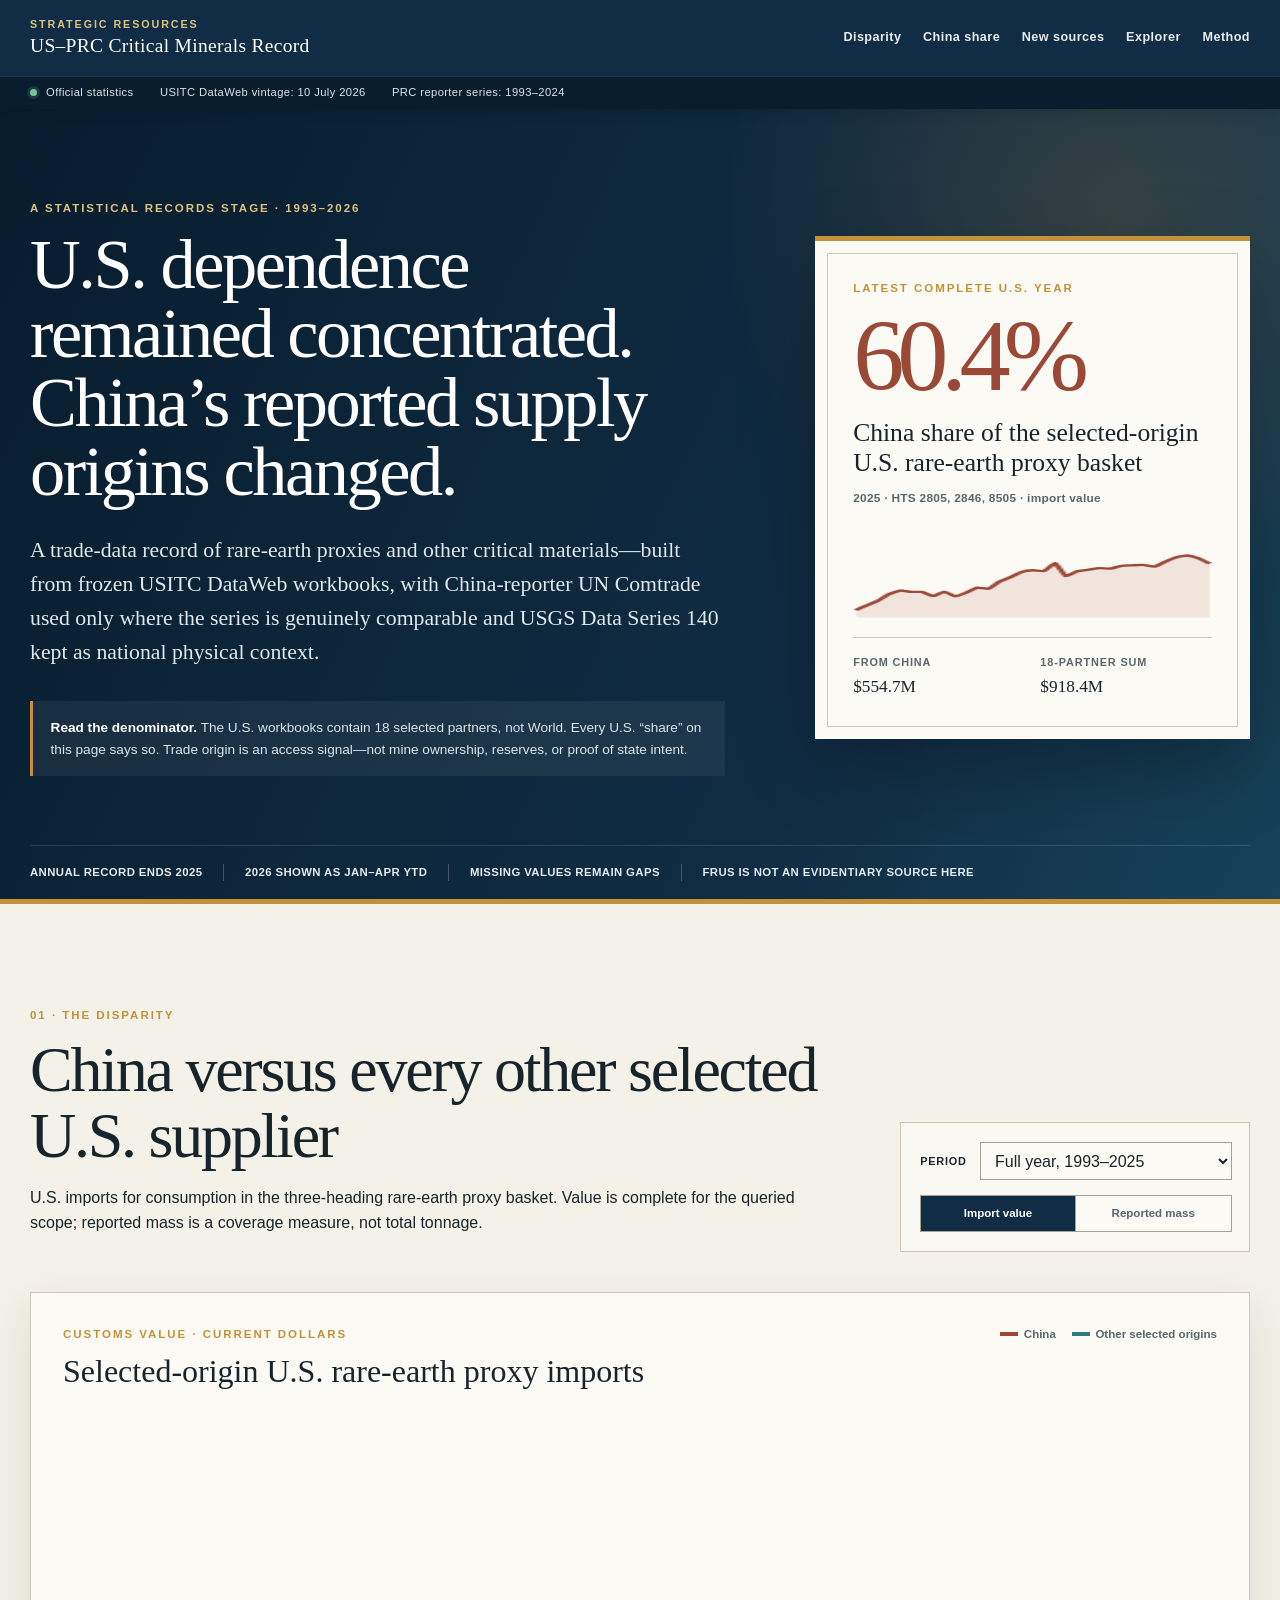
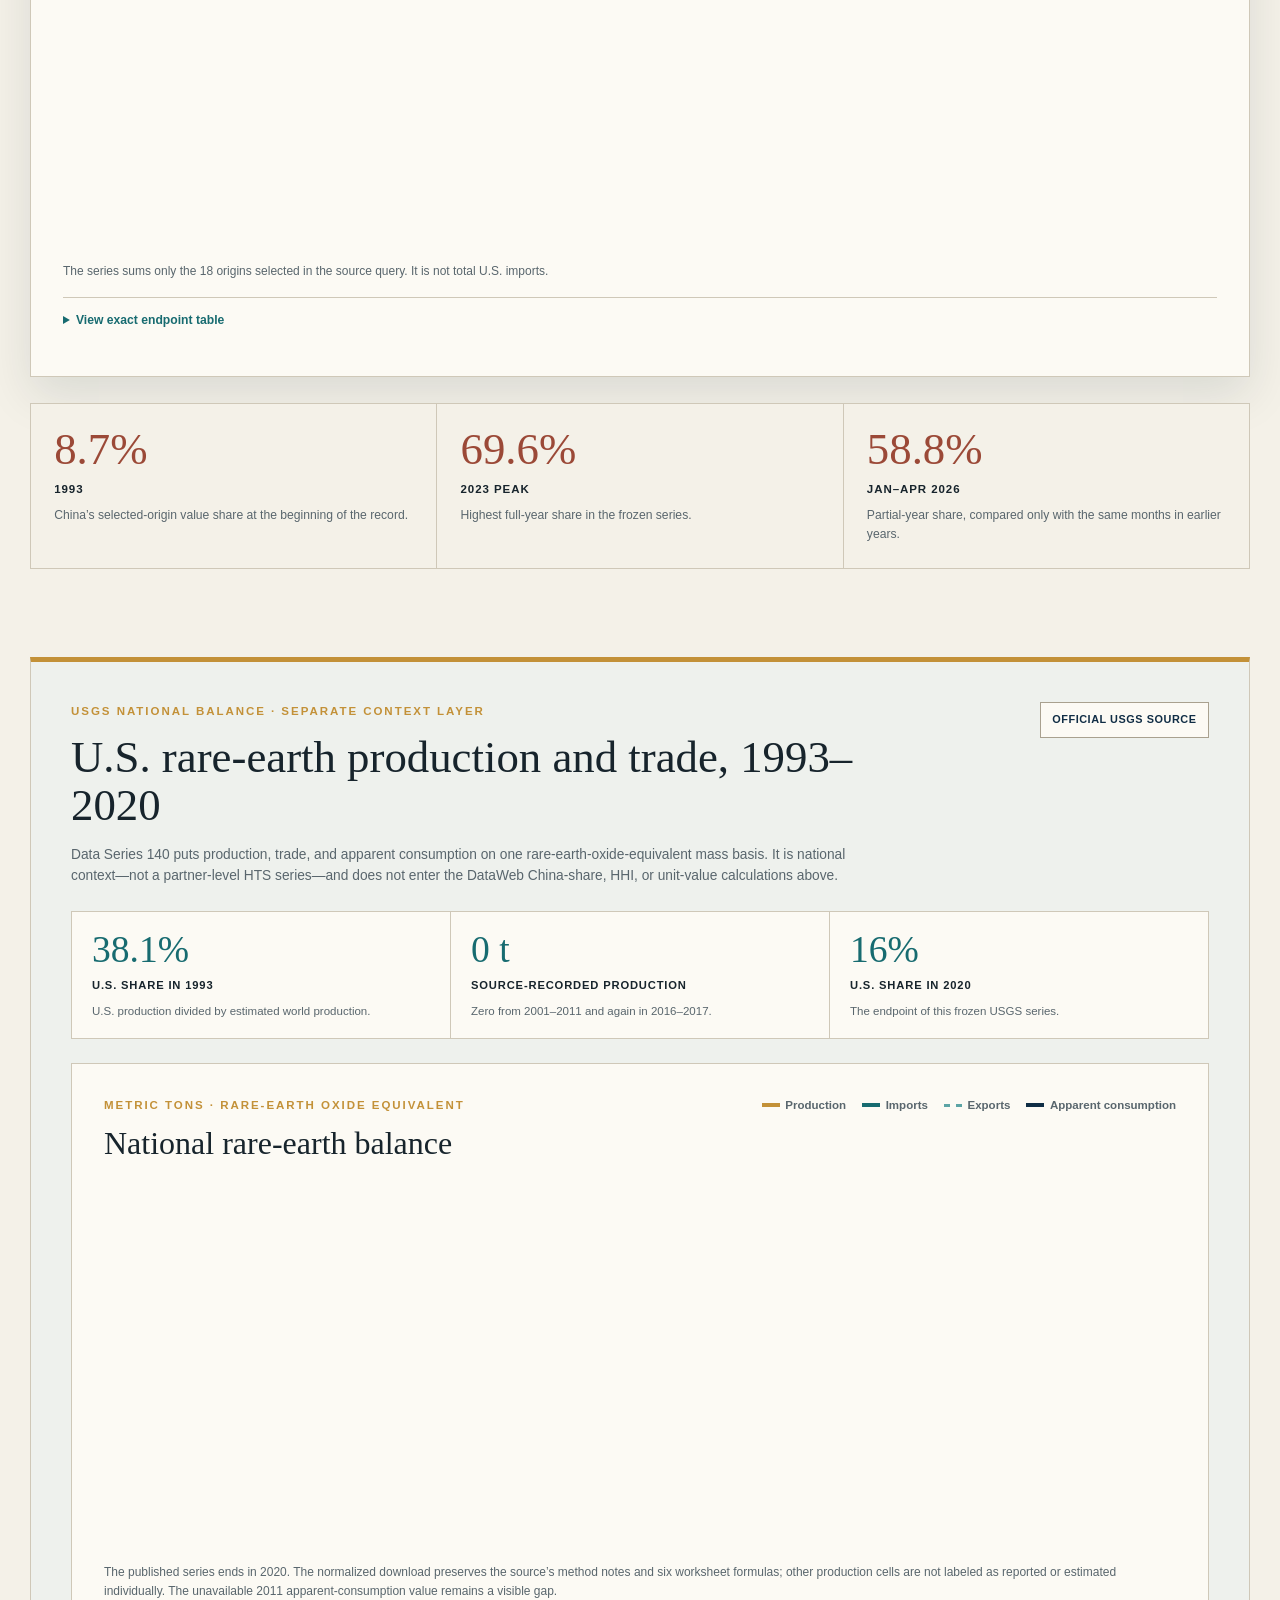
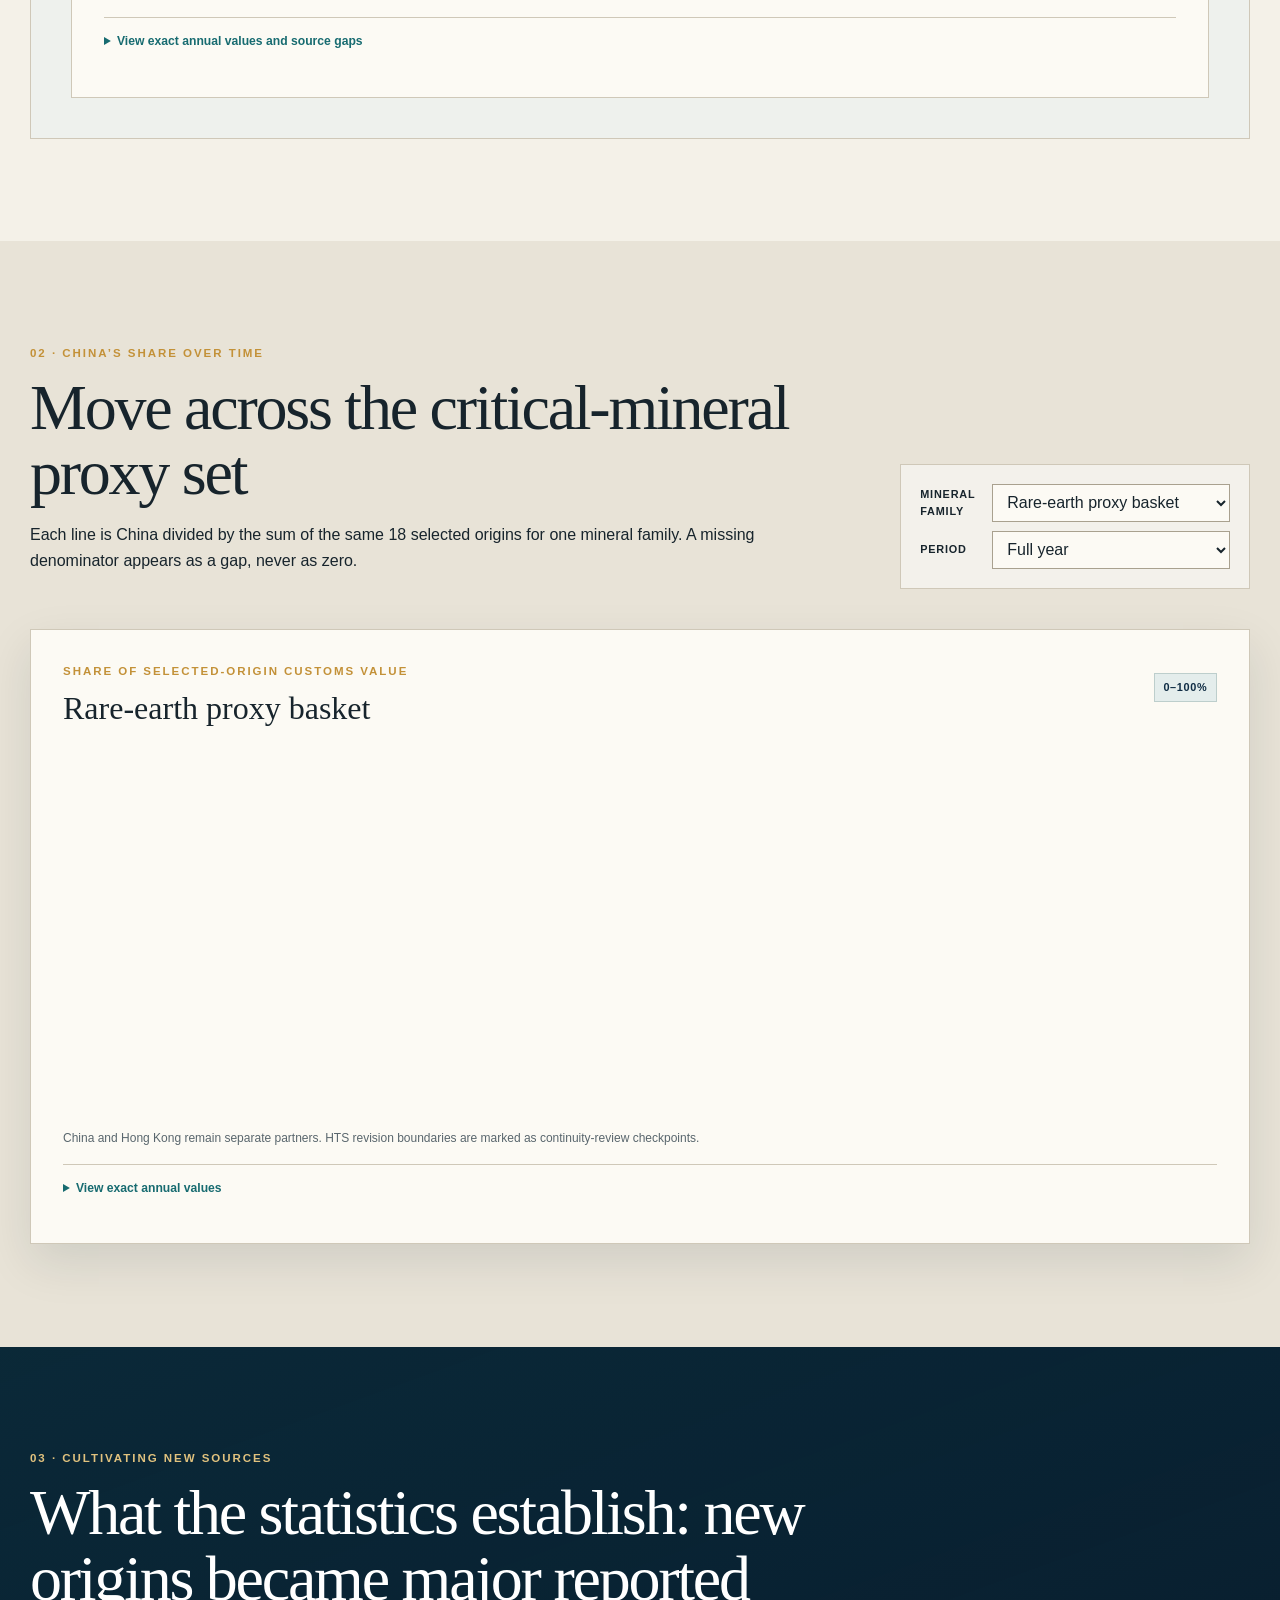
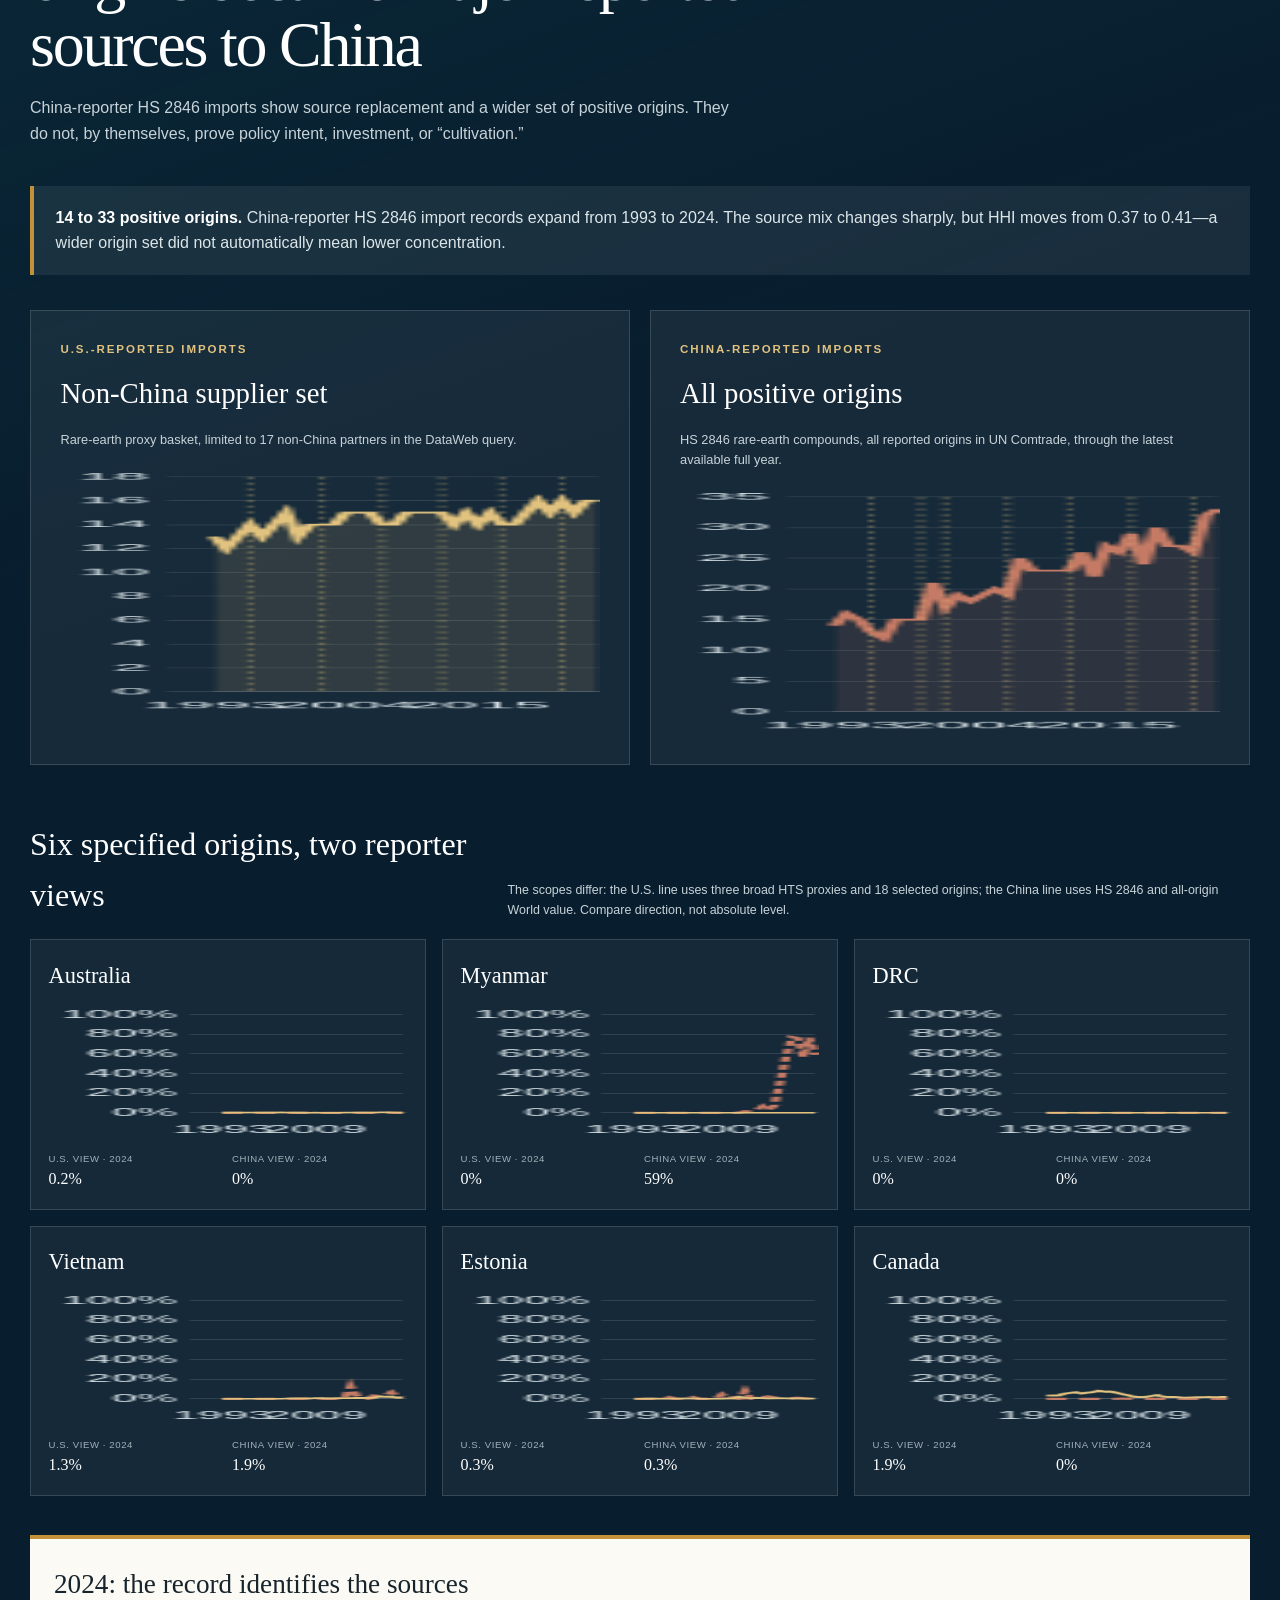
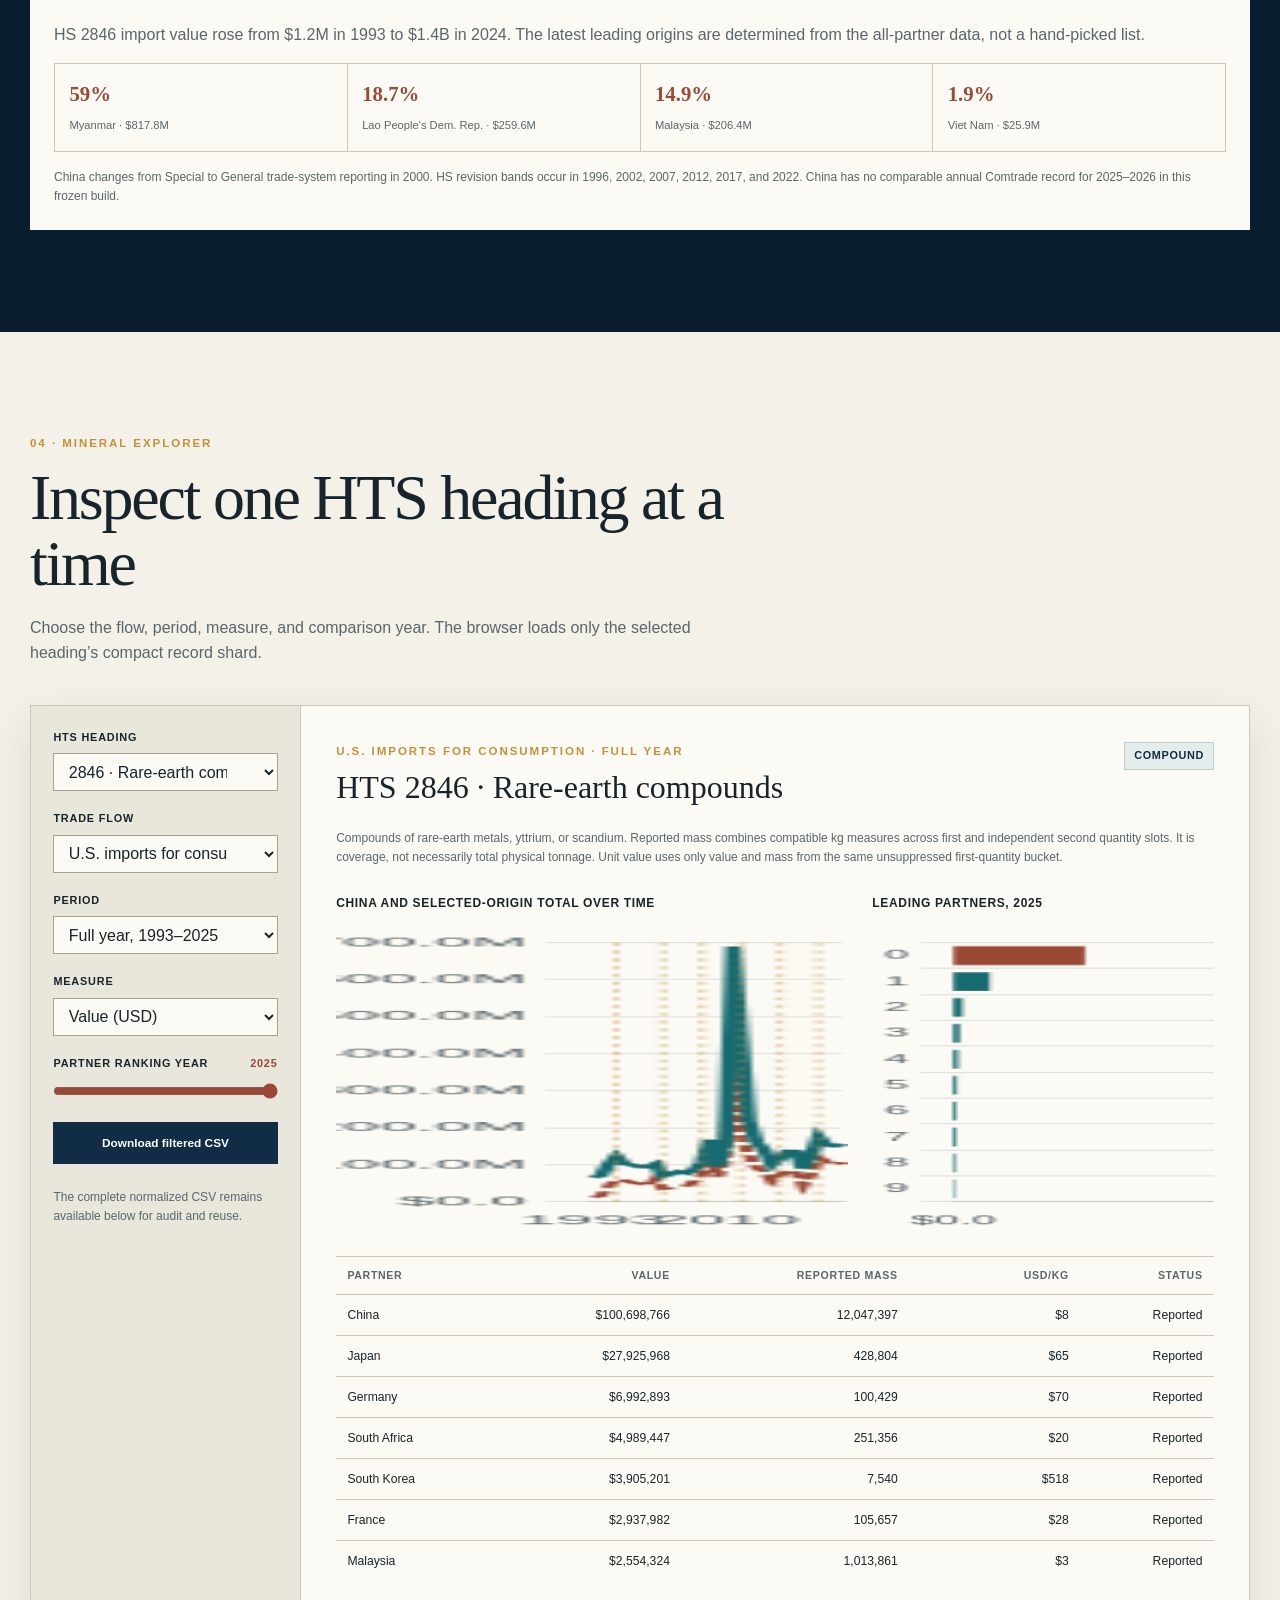
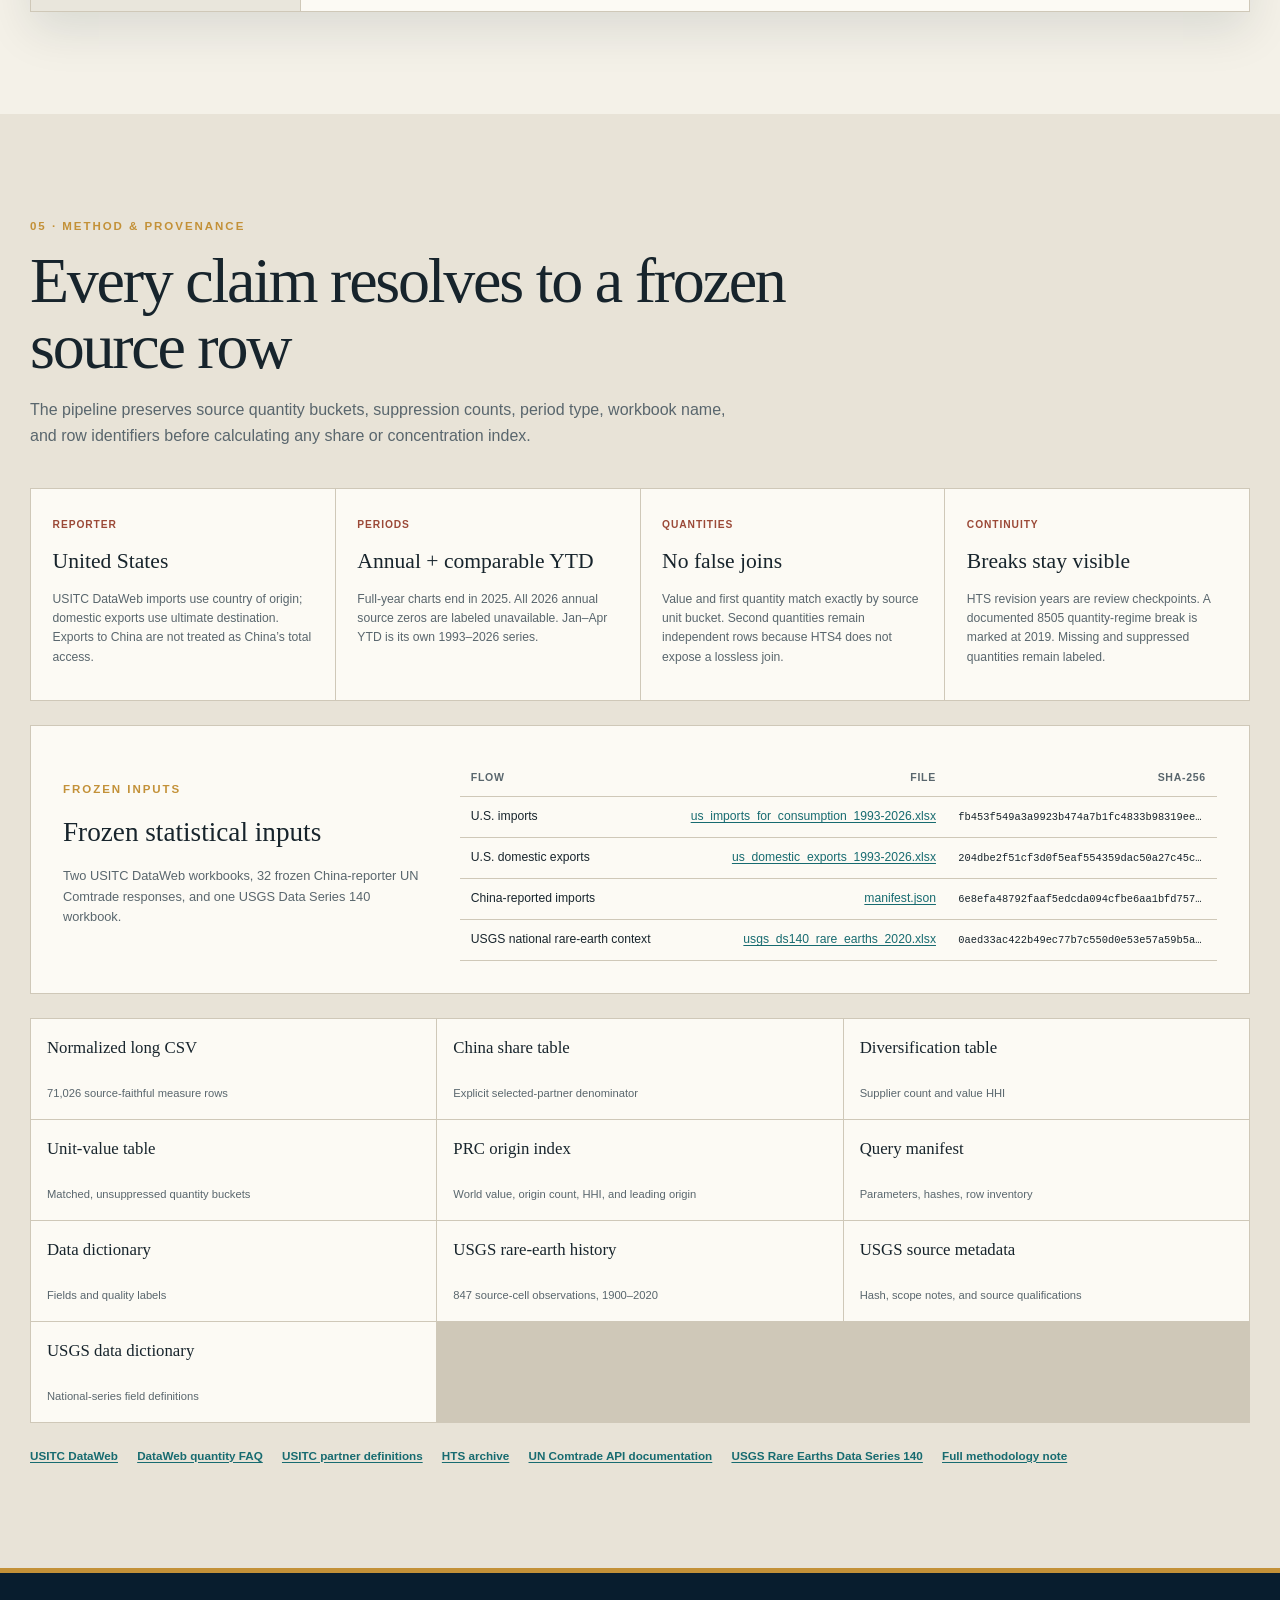
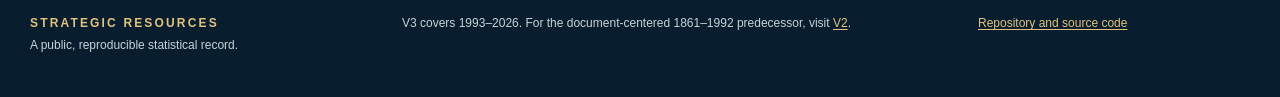
==== commit 5e9dff46: "Ingest USGS rare-earth historical series" ====
--- a/index.html
+++ b/index.html
@@ -8,7 +8,7 @@
   <meta name="color-scheme" content="light">
   <link rel="icon" href="data:,">
   <link rel="canonical" href="https://therealjameswilson.github.io/critical-minerals-records-stage-v3/">
-  <link rel="stylesheet" href="assets/v3.css?v=3.1.0">
+  <link rel="stylesheet" href="assets/v3.css?v=3.2.0">
   <title>US–PRC Critical Minerals Record, 1993–2026</title>
 </head>
 <body>
@@ -43,7 +43,7 @@
         <div class="hero-copy">
           <p class="eyebrow">A statistical records stage · 1993–2026</p>
           <h1>U.S. dependence remained concentrated. China’s reported supply origins changed.</h1>
-          <p class="hero-deck">A trade-data record of rare-earth proxies and other critical materials—built from frozen USITC DataWeb workbooks, with China-reporter UN Comtrade used only where the series is genuinely comparable.</p>
+          <p class="hero-deck">A trade-data record of rare-earth proxies and other critical materials—built from frozen USITC DataWeb workbooks, with China-reporter UN Comtrade used only where the series is genuinely comparable and USGS Data Series 140 kept as national physical context.</p>
           <div class="scope-callout" role="note">
             <strong>Read the denominator.</strong> The U.S. workbooks contain 18 selected partners, not World. Every U.S. “share” on this page says so. Trade origin is an access signal—not mine ownership, reserves, or proof of state intent.
           </div>
@@ -117,6 +117,41 @@
           <article><p class="finding-value" id="peakShare">—</p><h3 id="peakYear">Peak</h3><p>Highest full-year share in the frozen series.</p></article>
           <article><p class="finding-value" id="currentYtdShare">—</p><h3>Jan–Apr 2026</h3><p>Partial-year share, compared only with the same months in earlier years.</p></article>
         </div>
+
+        <aside class="usgs-context" aria-labelledby="usgsContextTitle">
+          <div class="usgs-context-header">
+            <div>
+              <p class="chart-kicker">USGS national balance · separate context layer</p>
+              <h3 id="usgsContextTitle">U.S. rare-earth production and trade, 1993–2020</h3>
+              <p>Data Series 140 puts production, trade, and apparent consumption on one rare-earth-oxide-equivalent mass basis. It is national context—not a partner-level HTS series—and does not enter the DataWeb China-share, HHI, or unit-value calculations above.</p>
+            </div>
+            <a class="source-chip" href="https://www.usgs.gov/media/files/rare-earths-historical-statistics-data-series-140">Official USGS source</a>
+          </div>
+
+          <div class="usgs-stat-grid" aria-label="USGS rare-earth production context">
+            <article><p class="usgs-stat-value" id="usgsStartWorldShare">—</p><h4>U.S. share in 1993</h4><p>U.S. production divided by estimated world production.</p></article>
+            <article><p class="usgs-stat-value" id="usgsZeroProductionRun">—</p><h4>Source-recorded production</h4><p>Zero from 2001–2011 and again in 2016–2017.</p></article>
+            <article><p class="usgs-stat-value" id="usgsLatestWorldShare">—</p><h4>U.S. share in 2020</h4><p>The endpoint of this frozen USGS series.</p></article>
+          </div>
+
+          <div class="chart-card usgs-chart-card">
+            <div class="chart-title-row">
+              <div><p class="chart-kicker">Metric tons · rare-earth oxide equivalent</p><h3>National rare-earth balance</h3></div>
+              <div class="legend usgs-legend" aria-hidden="true">
+                <span><i class="legend-swatch usgs-production"></i>Production</span>
+                <span><i class="legend-swatch usgs-imports"></i>Imports</span>
+                <span><i class="legend-swatch usgs-exports"></i>Exports</span>
+                <span><i class="legend-swatch usgs-consumption"></i>Apparent consumption</span>
+              </div>
+            </div>
+            <div class="canvas-shell"><canvas id="usgsBalanceChart" role="img" aria-describedby="usgsContextNote"></canvas></div>
+            <p class="chart-note" id="usgsContextNote">The published series ends in 2020. The normalized download preserves the source’s method notes and six worksheet formulas; other production cells are not labeled as reported or estimated individually. The unavailable 2011 apparent-consumption value remains a visible gap.</p>
+            <details class="data-disclosure">
+              <summary>View exact annual values and source gaps</summary>
+              <div class="table-scroll"><table id="usgsContextTable"><caption class="sr-only">USGS national rare-earth balance, 1993–2020. Mass columns are metric tons of rare-earth oxide equivalent.</caption><thead><tr><th>Year</th><th>U.S. production</th><th>Estimated imports</th><th>Estimated exports</th><th>Apparent consumption</th><th>World production</th><th>Derived U.S. share of world production</th></tr></thead><tbody></tbody></table></div>
+            </details>
+          </div>
+        </aside>
       </div>
     </section>
 
@@ -262,7 +297,7 @@
           <div>
             <p class="chart-kicker">Frozen inputs</p>
             <h3>Frozen statistical inputs</h3>
-            <p>Two USITC DataWeb workbooks plus the manifest for 32 China-reporter UN Comtrade annual response snapshots.</p>
+            <p>Two USITC DataWeb workbooks, 32 frozen China-reporter UN Comtrade responses, and one USGS Data Series 140 workbook.</p>
           </div>
           <div class="table-scroll"><table id="provenanceTable"><thead><tr><th>Flow</th><th>File</th><th>SHA-256</th></tr></thead><tbody></tbody></table></div>
         </div>
@@ -275,6 +310,9 @@
           <a href="data/processed/prc_supplier_origin_index.csv"><strong>PRC origin index</strong><span>World value, origin count, HHI, and leading origin</span></a>
           <a href="data/processed/query_manifest.json"><strong>Query manifest</strong><span>Parameters, hashes, row inventory</span></a>
           <a href="data/processed/data_dictionary.csv"><strong>Data dictionary</strong><span>Fields and quality labels</span></a>
+          <a href="data/processed/usgs_rare_earths_historical.csv"><strong>USGS rare-earth history</strong><span>847 source-cell observations, 1900–2020</span></a>
+          <a href="data/processed/usgs_rare_earths_metadata.json"><strong>USGS source metadata</strong><span>Hash, scope notes, and source qualifications</span></a>
+          <a href="data/processed/usgs_rare_earths_data_dictionary.csv"><strong>USGS data dictionary</strong><span>National-series field definitions</span></a>
         </div>
 
         <div class="source-links">
@@ -283,6 +321,7 @@
           <a href="https://www.usitc.gov/faq/question/what_meant_country_merchandise_trade_statistics.htm">USITC partner definitions</a>
           <a href="https://www.usitc.gov/harmonized_tariff_information/hts/archive/list">HTS archive</a>
           <a href="https://uncomtrade.org/docs/un-comtrade-api/">UN Comtrade API documentation</a>
+          <a href="https://www.usgs.gov/media/files/rare-earths-historical-statistics-data-series-140">USGS Rare Earths Data Series 140</a>
           <a href="methodology.html">Full methodology note</a>
         </div>
       </div>
@@ -299,6 +338,6 @@
 
   <noscript><div class="noscript">JavaScript is required for interactive charts. All normalized and derived CSV files remain available in the Method &amp; provenance section.</div></noscript>
   <script defer src="assets/vendor/chart.js/chart.umd.min.js"></script>
-  <script defer src="assets/v3.js?v=3.1.0"></script>
+  <script defer src="assets/v3.js?v=3.2.0"></script>
 </body>
 </html>
--- a/assets/v3.css
+++ b/assets/v3.css
@@ -39,6 +39,17 @@
   line-height: 1.58;
   text-rendering: optimizeLegibility;
 }
+.sr-only {
+  position: absolute;
+  width: 1px;
+  height: 1px;
+  padding: 0;
+  margin: -1px;
+  overflow: hidden;
+  clip: rect(0, 0, 0, 0);
+  white-space: nowrap;
+  border: 0;
+}
 
 a { color: var(--teal); text-underline-offset: 0.16em; }
 a:hover { color: var(--china); }
@@ -349,6 +360,10 @@
 .legend-swatch { width: 18px; height: 4px; display: inline-block; }
 .legend-swatch.china { background: var(--china); }
 .legend-swatch.other { background: var(--other); }
+.legend-swatch.usgs-production { background: var(--gold); }
+.legend-swatch.usgs-imports { background: var(--teal); }
+.legend-swatch.usgs-exports { height: 0; border-top: 3px dashed var(--teal-light); }
+.legend-swatch.usgs-consumption { background: var(--navy); }
 .chart-badge, .stage-pill {
   padding: 0.3rem 0.55rem;
   color: var(--navy);
@@ -387,6 +402,49 @@
 .finding-value { margin: 0; color: var(--china); font-family: var(--serif); font-size: 2.8rem; line-height: 1; }
 .finding-grid h3 { margin: 0.5rem 0 0; font-size: 0.72rem; letter-spacing: 0.08em; text-transform: uppercase; }
 .finding-grid article p:last-child { margin: 0.5rem 0 0; color: var(--ink-soft); font-size: 0.76rem; }
+
+.usgs-context {
+  margin-top: clamp(3rem, 7vw, 5.5rem);
+  padding: clamp(1.2rem, 3.5vw, 2.5rem);
+  background: #eef1ed;
+  border: 1px solid var(--line);
+  border-top: 5px solid var(--gold);
+}
+.usgs-context-header {
+  display: grid;
+  grid-template-columns: minmax(0, 1fr) auto;
+  gap: 2rem;
+  align-items: start;
+}
+.usgs-context-header h3 { margin: 0; max-width: 820px; font-family: var(--serif); font-size: clamp(1.8rem, 3.5vw, 3rem); font-weight: 500; line-height: 1.08; }
+.usgs-context-header p:last-child { max-width: 820px; margin: 0.9rem 0 0; color: var(--ink-soft); font-size: 0.86rem; }
+.source-chip {
+  padding: 0.55rem 0.72rem;
+  color: var(--navy);
+  background: var(--paper-strong);
+  border: 1px solid var(--line-dark);
+  font-size: 0.68rem;
+  font-weight: 800;
+  letter-spacing: 0.05em;
+  text-decoration: none;
+  text-transform: uppercase;
+  white-space: nowrap;
+}
+.source-chip:hover { border-color: var(--gold); }
+.usgs-stat-grid {
+  margin: 1.5rem 0;
+  display: grid;
+  grid-template-columns: repeat(3, 1fr);
+  gap: 1px;
+  background: var(--line);
+  border: 1px solid var(--line);
+}
+.usgs-stat-grid article { padding: 1.15rem 1.25rem; background: var(--paper-strong); }
+.usgs-stat-value { margin: 0; color: var(--teal); font-family: var(--serif); font-size: 2.35rem; line-height: 1; }
+.usgs-stat-grid h4 { margin: 0.55rem 0 0; font-size: 0.7rem; letter-spacing: 0.075em; text-transform: uppercase; }
+.usgs-stat-grid article p:last-child { margin: 0.45rem 0 0; color: var(--ink-soft); font-size: 0.72rem; }
+.usgs-chart-card { box-shadow: none; }
+.usgs-legend { max-width: 460px; justify-content: flex-end; }
 
 .dark-section {
   color: var(--white);
@@ -507,6 +565,8 @@
   .split-heading { grid-template-columns: 1fr; }
   .control-panel { max-width: 460px; }
   .supplier-grid, .method-grid { grid-template-columns: repeat(2, 1fr); }
+  .usgs-context-header { grid-template-columns: 1fr; gap: 1rem; }
+  .source-chip { justify-self: start; }
   .explorer-shell { grid-template-columns: 230px minmax(0, 1fr); }
   .explorer-chart-grid { grid-template-columns: 1fr; }
   .provenance-panel { grid-template-columns: 1fr; }
@@ -528,7 +588,10 @@
   .section-heading h2 { font-size: clamp(2.2rem, 11vw, 3.5rem); }
   .canvas-shell { height: 300px; }
   .chart-tall { height: 350px; }
-  .finding-grid, .origin-overview, .supplier-grid, .method-grid, .download-grid, .top-origin-grid { grid-template-columns: 1fr; }
+  .finding-grid, .usgs-stat-grid, .origin-overview, .supplier-grid, .method-grid, .download-grid, .top-origin-grid { grid-template-columns: 1fr; }
+  .usgs-context { padding: 1rem; }
+  .usgs-chart-card .chart-title-row { flex-direction: column; }
+  .usgs-legend { max-width: none; justify-content: flex-start; }
   .mini-heading { grid-template-columns: 1fr; gap: 0.6rem; }
   .explorer-shell { grid-template-columns: 1fr; }
   .explorer-controls { border-right: 0; border-bottom: 1px solid var(--line); }
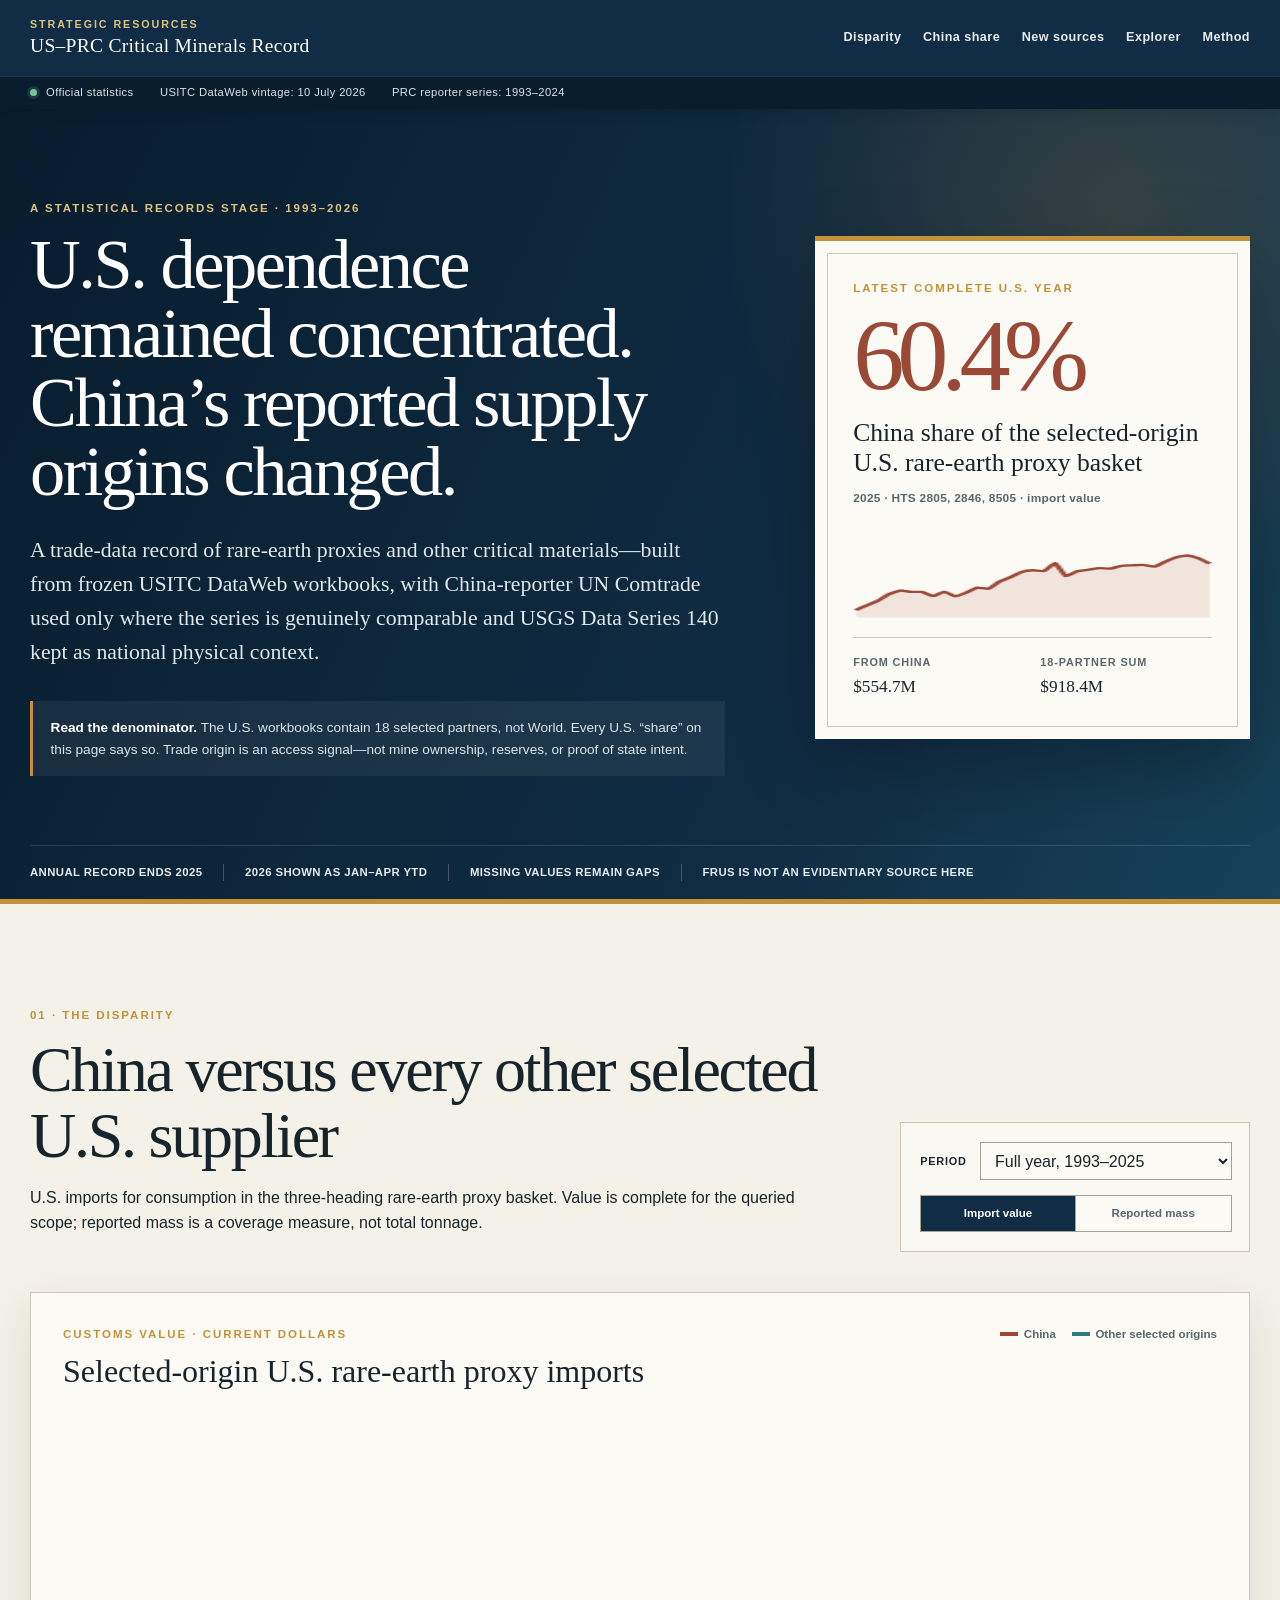
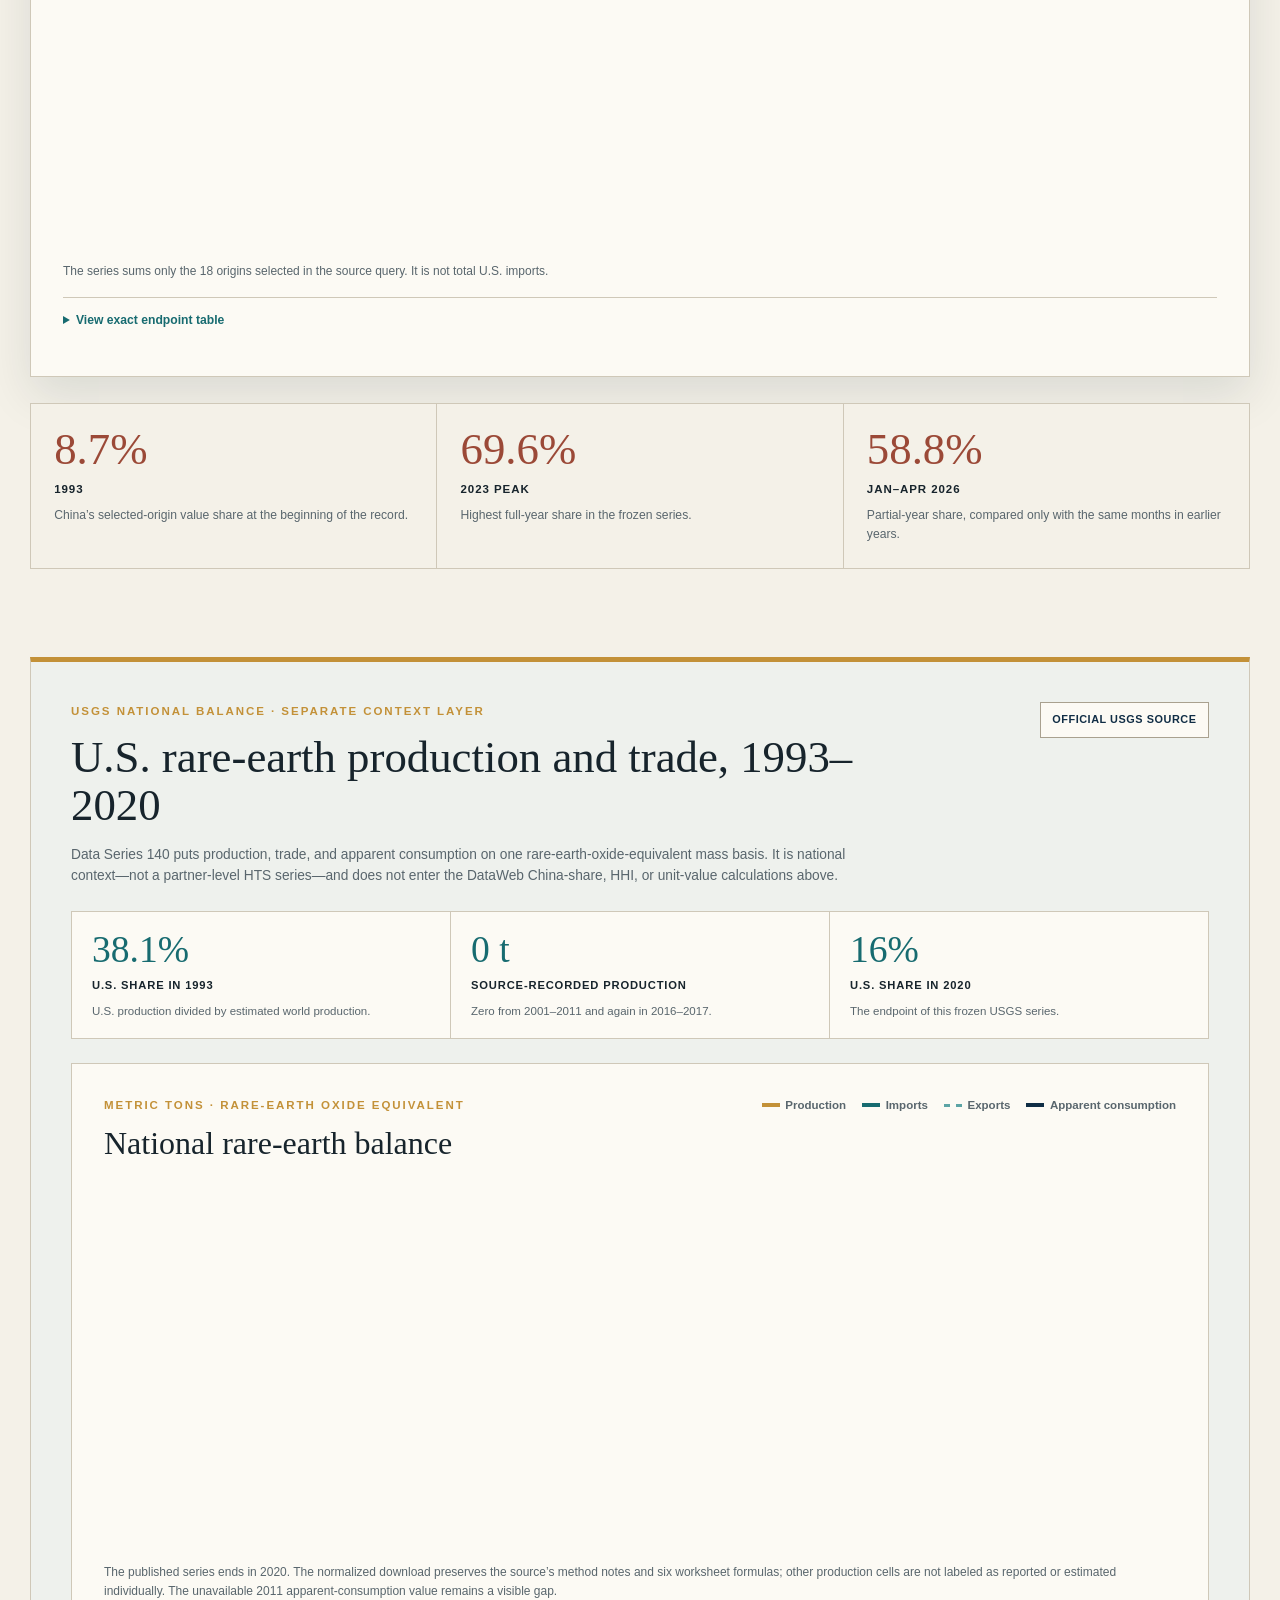
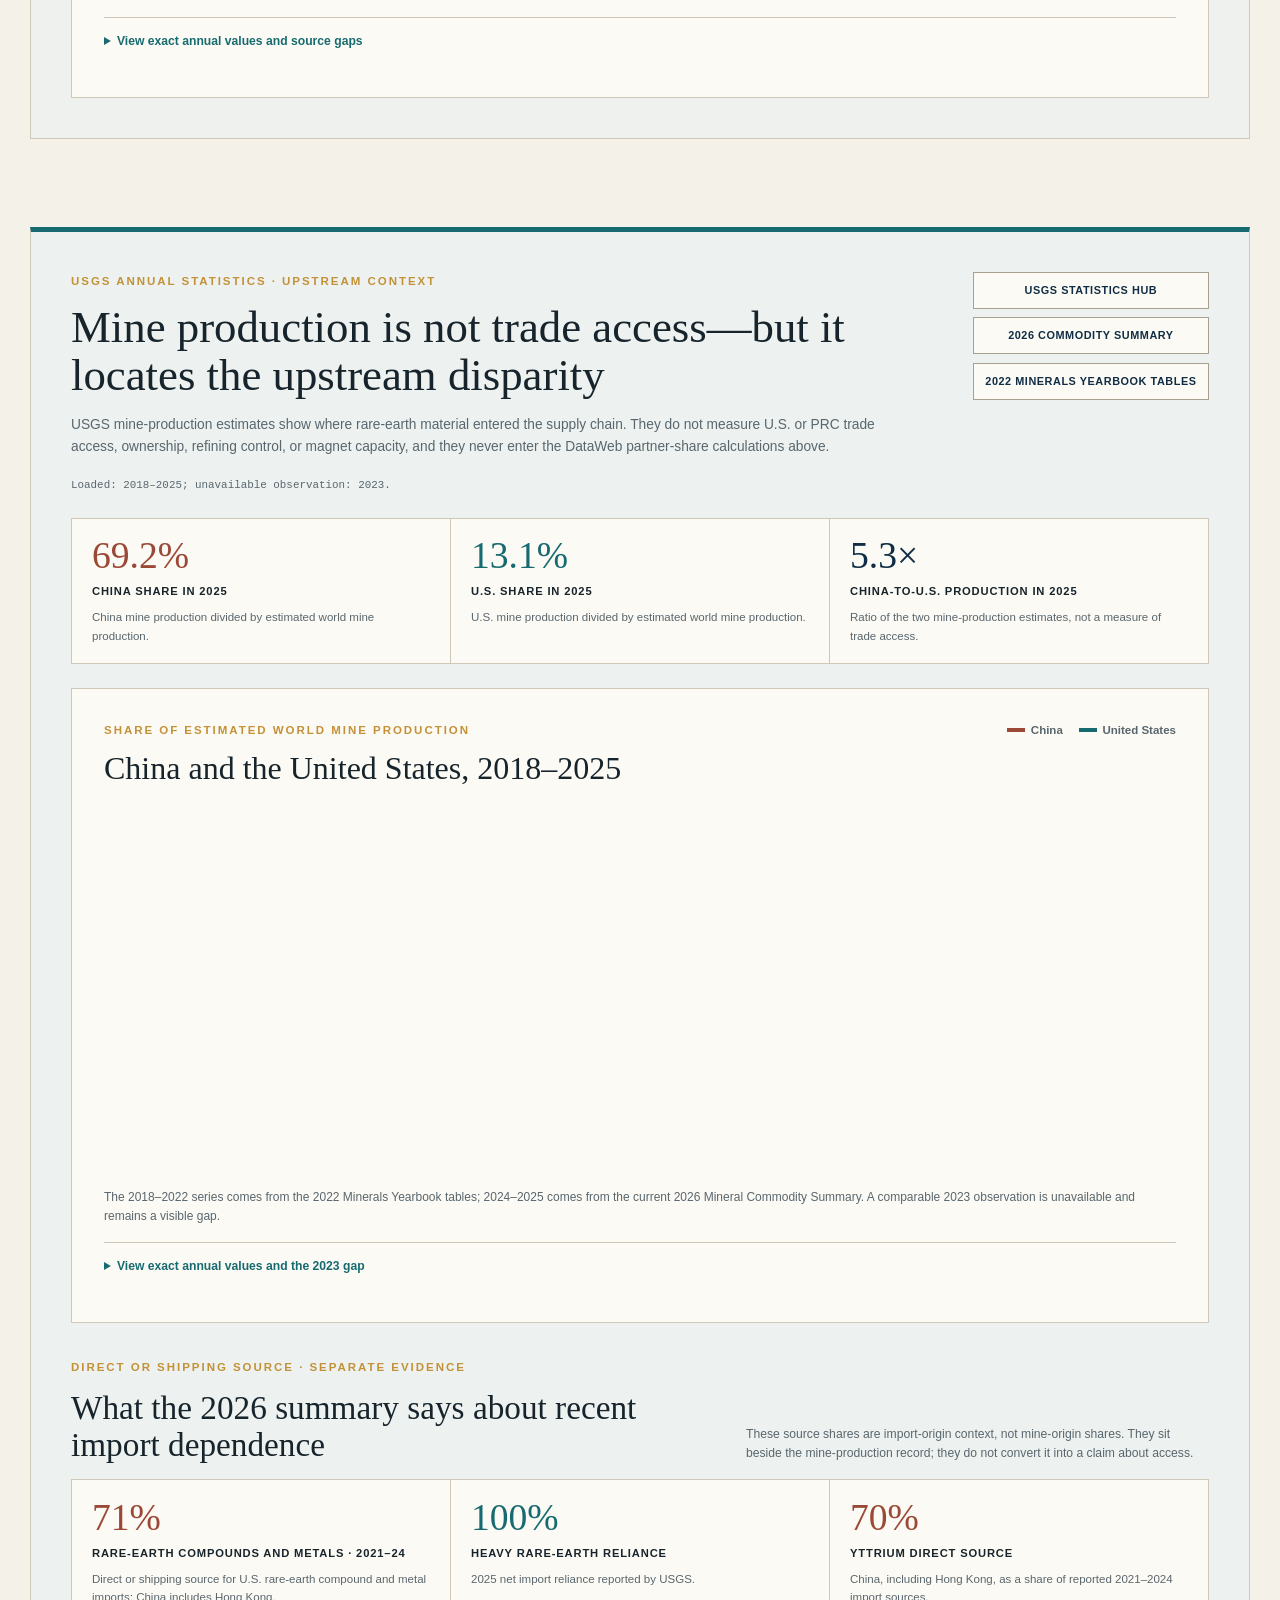
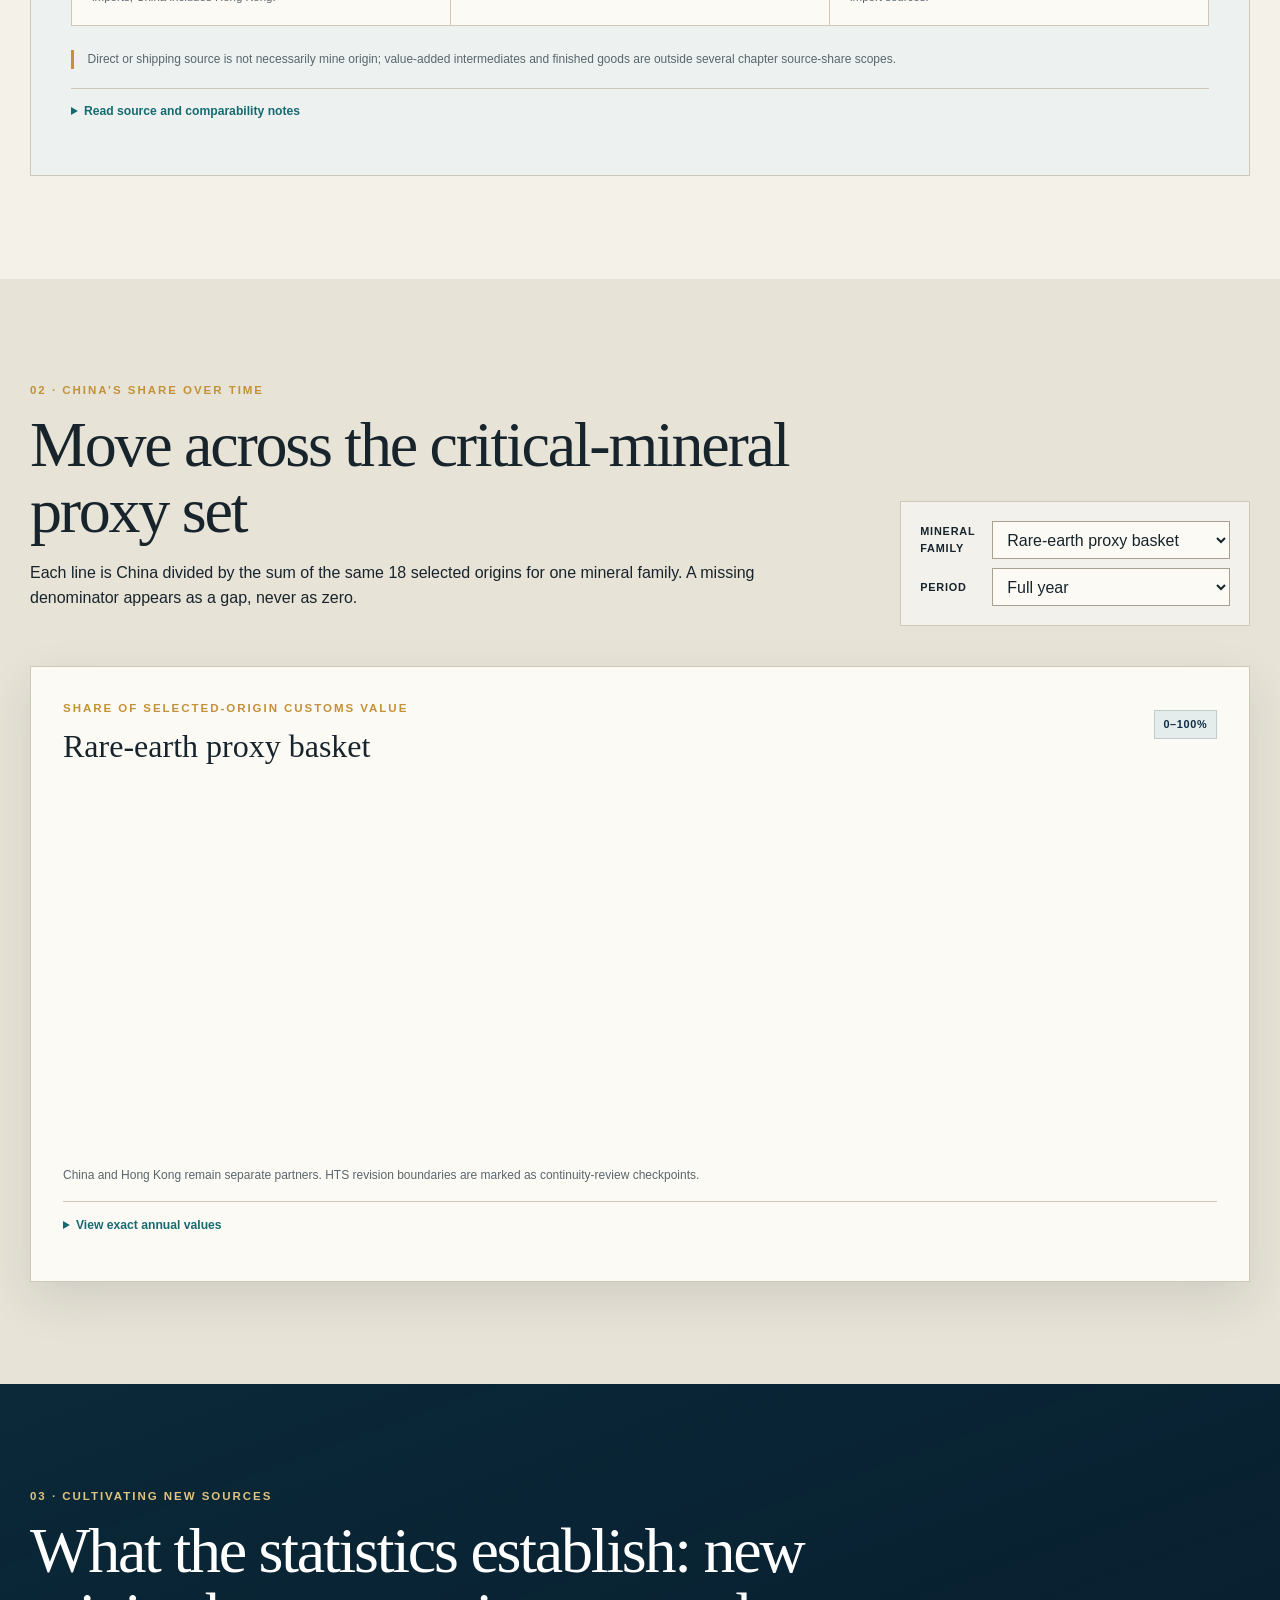
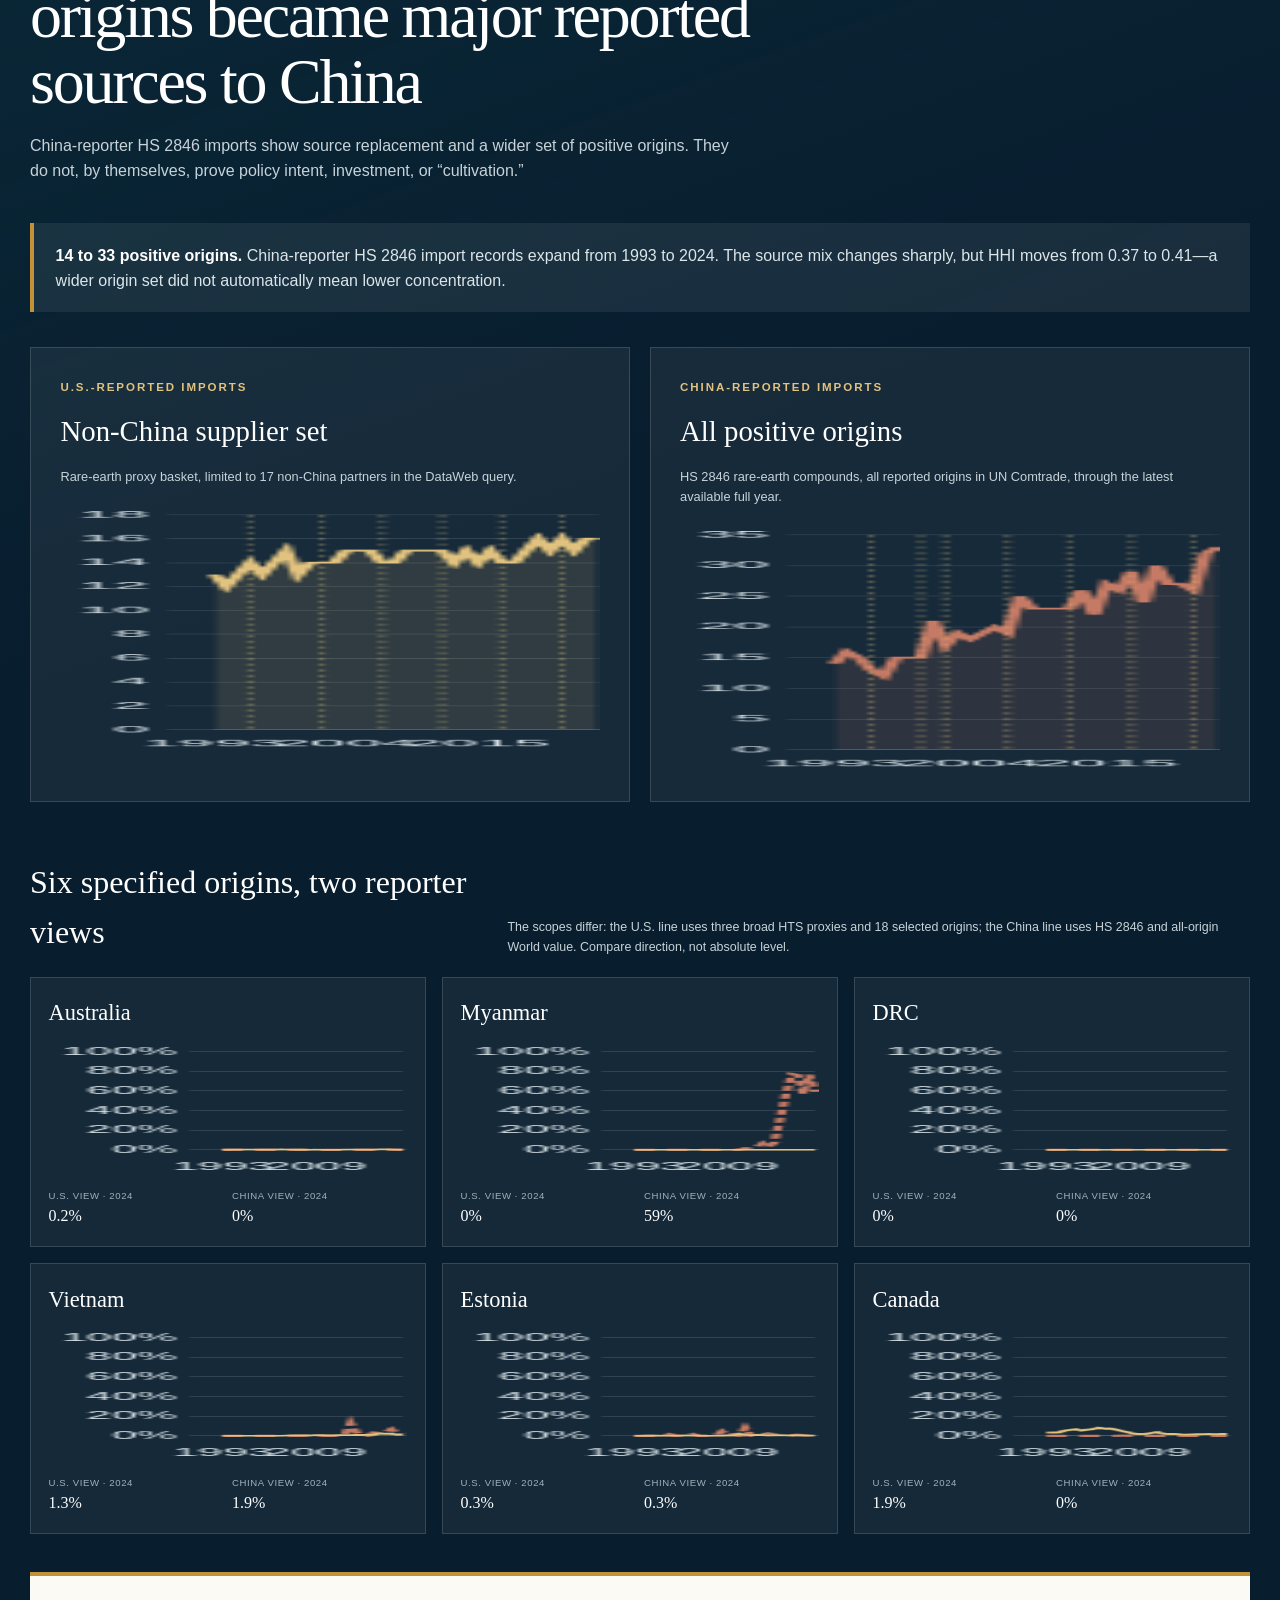
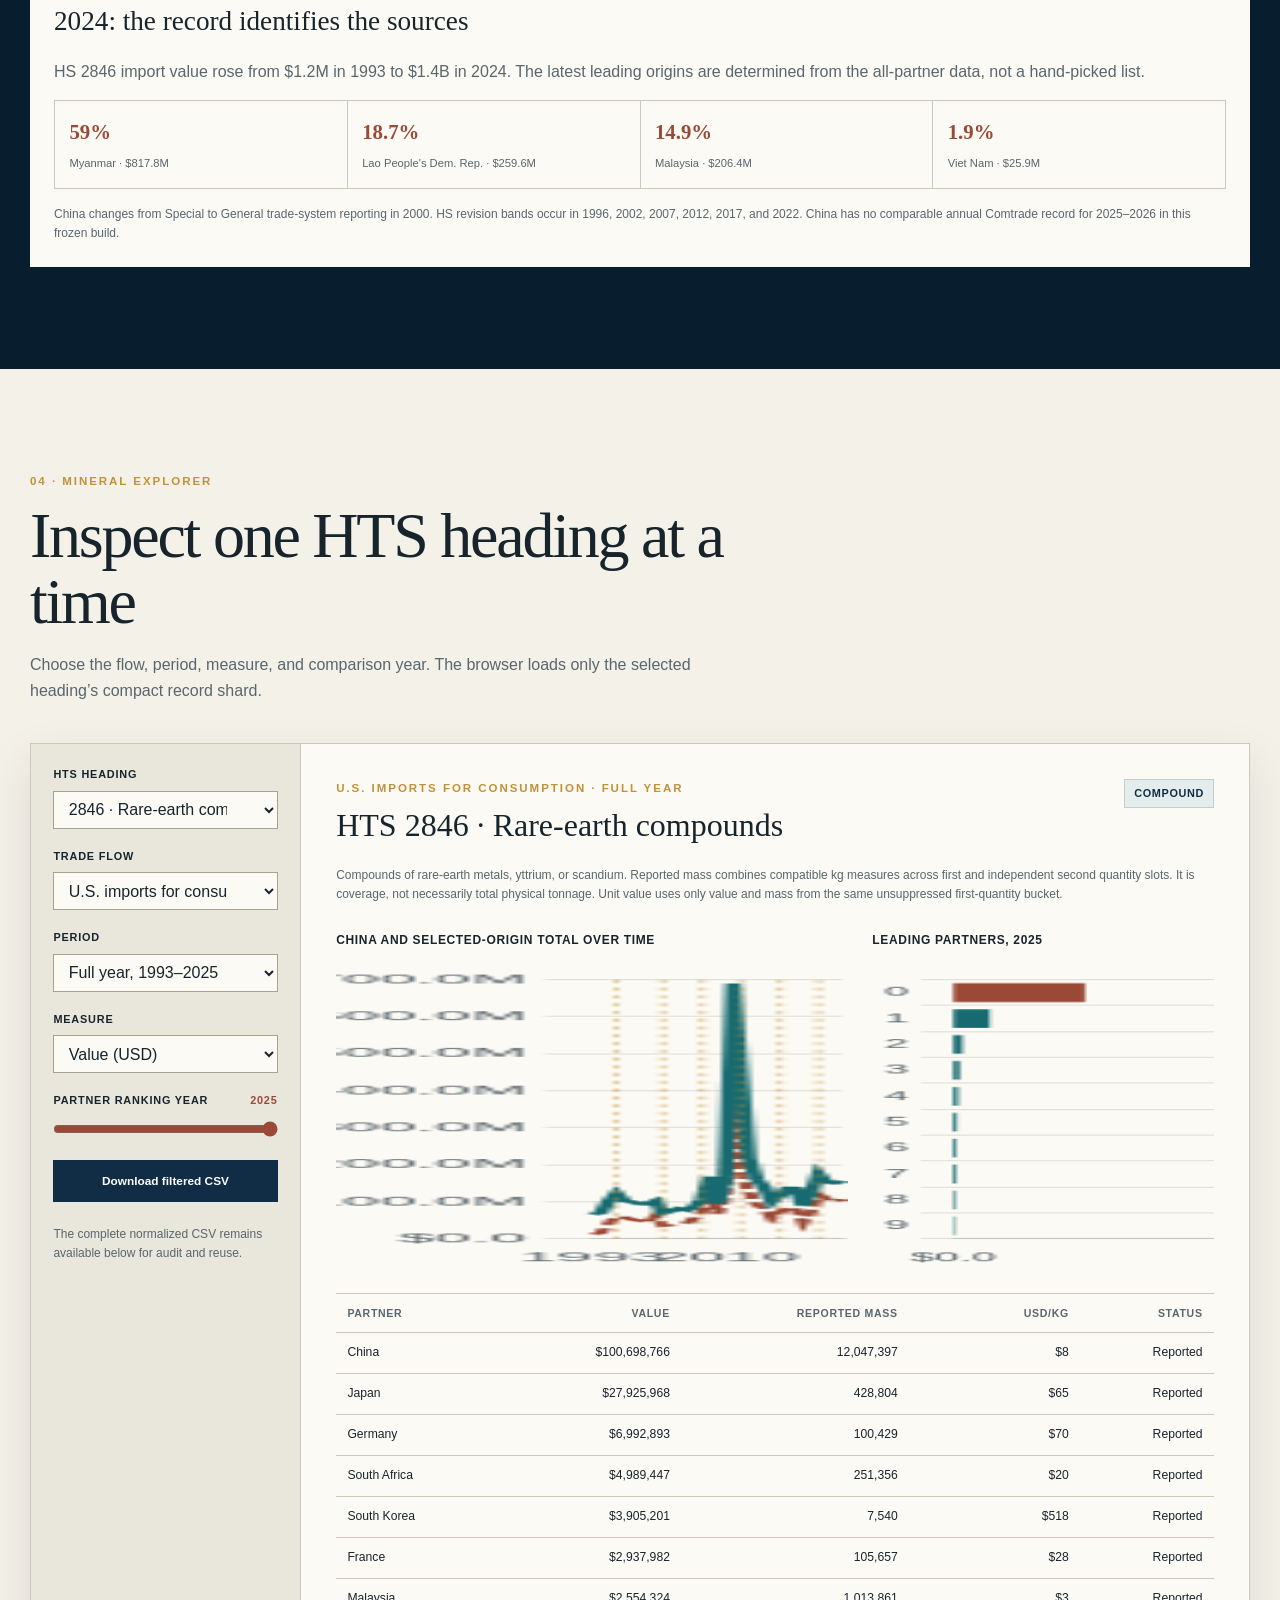
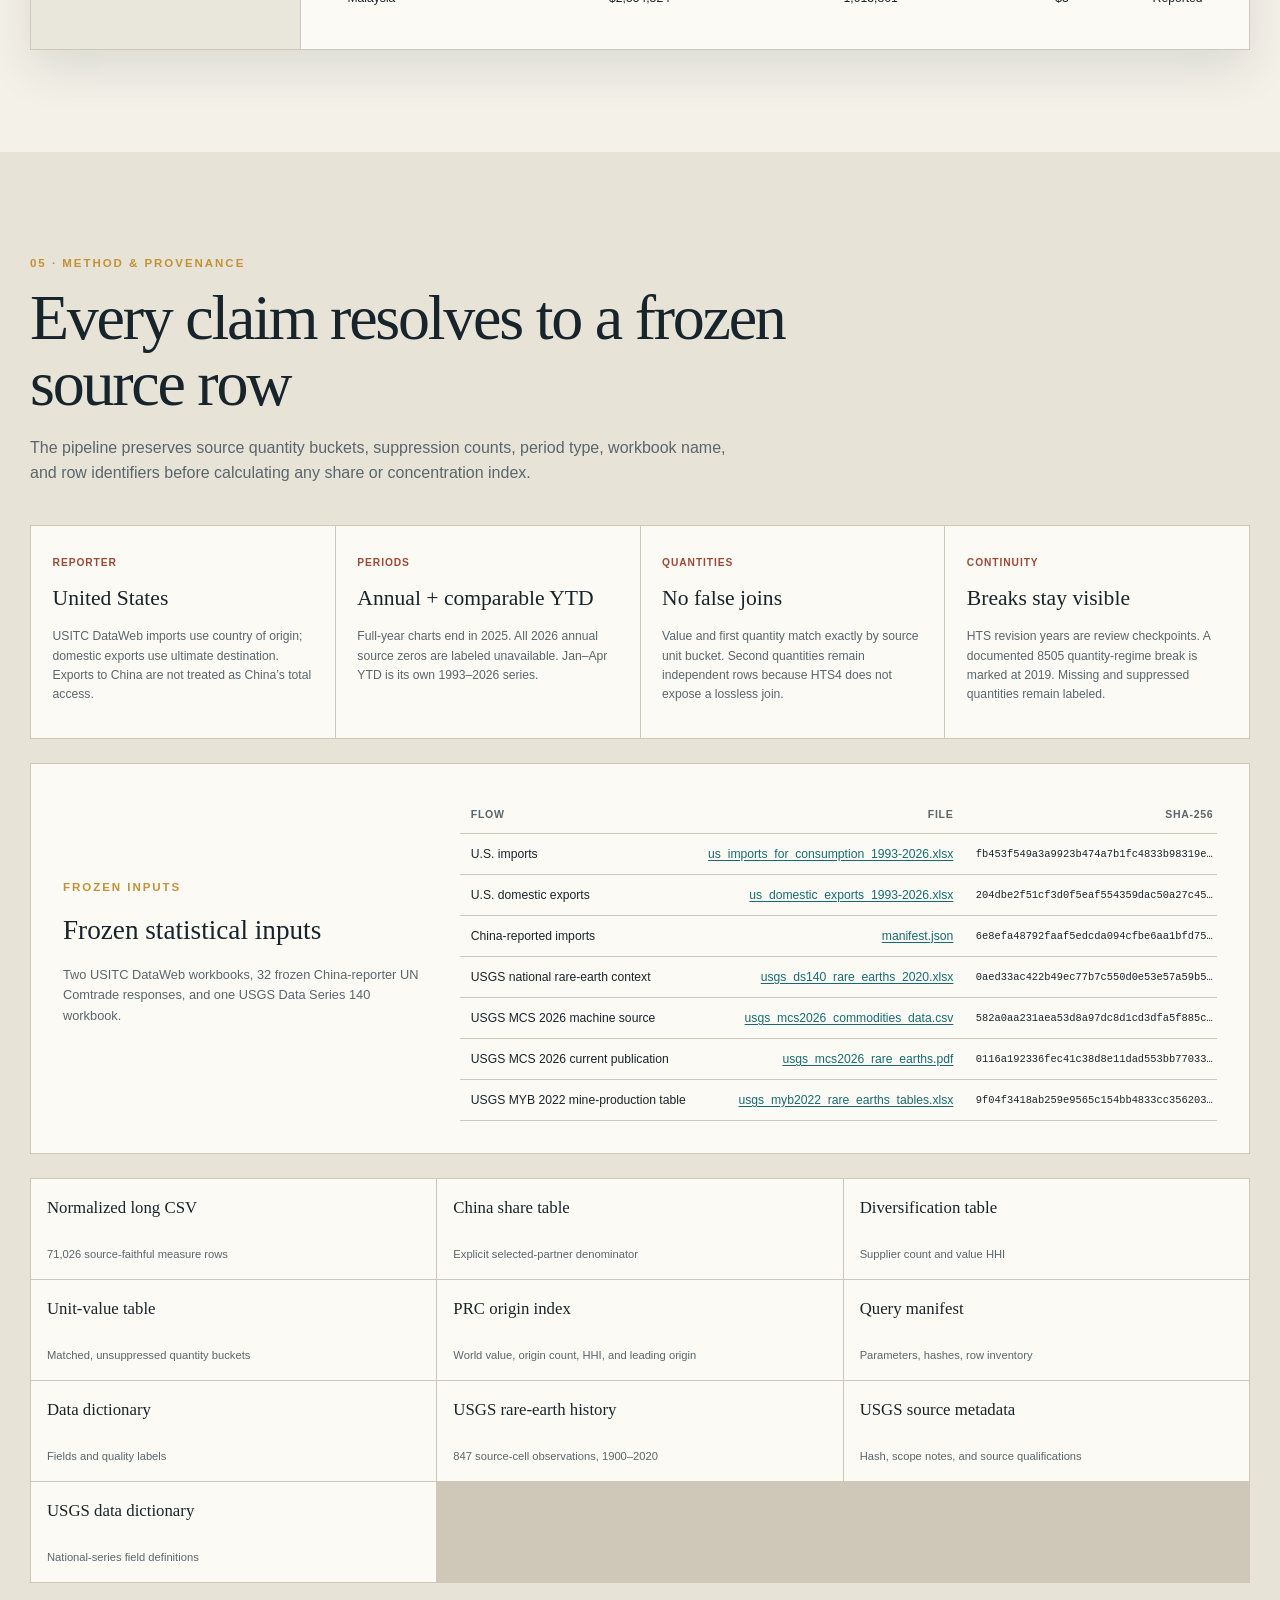
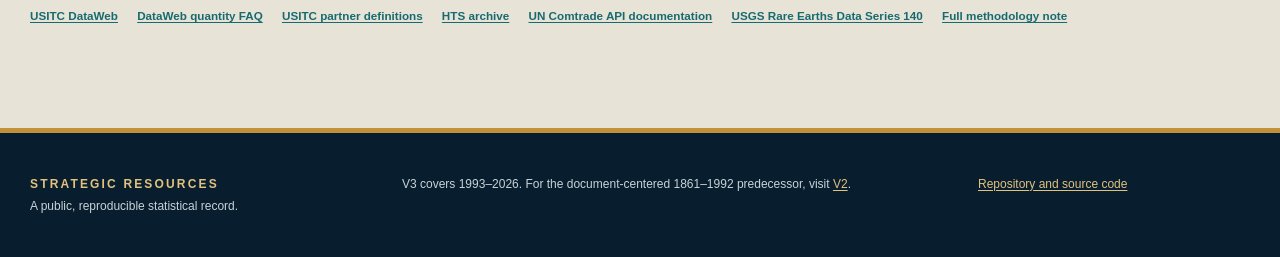
==== commit 942d04a0: "Ingest USGS rare-earth publications" ====
--- a/index.html
+++ b/index.html
@@ -8,7 +8,7 @@
   <meta name="color-scheme" content="light">
   <link rel="icon" href="data:,">
   <link rel="canonical" href="https://therealjameswilson.github.io/critical-minerals-records-stage-v3/">
-  <link rel="stylesheet" href="assets/v3.css?v=3.2.0">
+  <link rel="stylesheet" href="assets/v3.css?v=3.3.0">
   <title>US–PRC Critical Minerals Record, 1993–2026</title>
 </head>
 <body>
@@ -152,6 +152,60 @@
             </details>
           </div>
         </aside>
+
+        <aside class="usgs-context usgs-current-context" aria-labelledby="mcsContextTitle">
+          <div class="usgs-context-header">
+            <div>
+              <p class="chart-kicker">USGS annual statistics · upstream context</p>
+              <h3 id="mcsContextTitle">Mine production is not trade access—but it locates the upstream disparity</h3>
+              <p>USGS mine-production estimates show where rare-earth material entered the supply chain. They do not measure U.S. or PRC trade access, ownership, refining control, or magnet capacity, and they never enter the DataWeb partner-share calculations above.</p>
+            </div>
+            <div class="source-chip-group" aria-label="Official USGS sources">
+              <a class="source-chip" href="https://www.usgs.gov/centers/national-minerals-information-center/rare-earths-statistics-and-information">USGS statistics hub</a>
+              <a class="source-chip" href="https://pubs.usgs.gov/periodicals/mcs2026/mcs2026-rare-earths.pdf">2026 Commodity Summary</a>
+              <a class="source-chip" href="https://www.usgs.gov/media/files/rare-earths-2022-tables-only-release">2022 Minerals Yearbook tables</a>
+            </div>
+          </div>
+
+          <p class="context-status" id="mcsContextStatus" role="status">Loading the frozen USGS annual record…</p>
+
+          <div class="usgs-stat-grid" aria-label="Latest USGS rare-earth mine-production context">
+            <article><p class="usgs-stat-value china-stat" id="mcsChinaWorldShare">—</p><h4 id="mcsChinaShareLabel">China share in latest year</h4><p>China mine production divided by estimated world mine production.</p></article>
+            <article><p class="usgs-stat-value" id="mcsUsWorldShare">—</p><h4 id="mcsUsShareLabel">U.S. share in latest year</h4><p>U.S. mine production divided by estimated world mine production.</p></article>
+            <article><p class="usgs-stat-value ratio-stat" id="mcsChinaUsRatio">—</p><h4 id="mcsRatioLabel">China-to-U.S. production</h4><p>Ratio of the two mine-production estimates, not a measure of trade access.</p></article>
+          </div>
+
+          <div class="chart-card usgs-chart-card">
+            <div class="chart-title-row">
+              <div><p class="chart-kicker">Share of estimated world mine production</p><h3>China and the United States, 2018–2025</h3></div>
+              <div class="legend usgs-legend" aria-hidden="true">
+                <span><i class="legend-swatch mcs-china"></i>China</span>
+                <span><i class="legend-swatch mcs-us"></i>United States</span>
+              </div>
+            </div>
+            <div class="canvas-shell"><canvas id="mcsProductionShareChart" role="img" aria-describedby="mcsProductionNote"></canvas></div>
+            <p class="chart-note" id="mcsProductionNote">The 2018–2022 series comes from the 2022 Minerals Yearbook tables; 2024–2025 comes from the current 2026 Mineral Commodity Summary. A comparable 2023 observation is unavailable and remains a visible gap.</p>
+            <details class="data-disclosure">
+              <summary>View exact annual values and the 2023 gap</summary>
+              <div class="table-scroll"><table id="mcsProductionTable"><caption class="sr-only">USGS rare-earth mine production and derived shares of estimated world production, 2018–2025. Production is in metric tons of rare-earth-oxide equivalent.</caption><thead><tr><th>Year</th><th>China production</th><th>U.S. production</th><th>World production</th><th>China share</th><th>U.S. share</th><th>Source vintage</th></tr></thead><tbody><tr><td colspan="7">Loading statistical record…</td></tr></tbody></table></div>
+            </details>
+          </div>
+
+          <div class="source-context-heading">
+            <div><p class="chart-kicker">Direct or shipping source · separate evidence</p><h3>What the 2026 summary says about recent import dependence</h3></div>
+            <p>These source shares are import-origin context, not mine-origin shares. They sit beside the mine-production record; they do not convert it into a claim about access.</p>
+          </div>
+          <div class="usgs-stat-grid source-context-grid" aria-label="Recent USGS import-source context">
+            <article><p class="usgs-stat-value china-stat" id="mcsRareEarthDirectShare">—</p><h4 id="mcsRareEarthDirectLabel">Rare-earth compounds and metals</h4><p id="mcsRareEarthDirectScope">Direct or shipping source share from China, including Hong Kong.</p></article>
+            <article><p class="usgs-stat-value" id="mcsHeavyReliance">—</p><h4>Heavy rare-earth reliance</h4><p>2025 net import reliance reported by USGS.</p></article>
+            <article><p class="usgs-stat-value china-stat" id="mcsYttriumDirectShare">—</p><h4>Yttrium direct source</h4><p>China, including Hong Kong, as a share of reported 2021–2024 import sources.</p></article>
+          </div>
+          <p class="chart-note source-context-caveat" id="mcsImportSourceCaveat">Direct or shipping source can differ from mine origin; source qualifications will appear when the statistical record loads.</p>
+          <details class="data-disclosure source-notes-disclosure">
+            <summary>Read source and comparability notes</summary>
+            <ul class="source-note-list" id="mcsSourceNotes"><li>Loading source notes…</li></ul>
+          </details>
+        </aside>
       </div>
     </section>
 
@@ -338,6 +392,6 @@
 
   <noscript><div class="noscript">JavaScript is required for interactive charts. All normalized and derived CSV files remain available in the Method &amp; provenance section.</div></noscript>
   <script defer src="assets/vendor/chart.js/chart.umd.min.js"></script>
-  <script defer src="assets/v3.js?v=3.2.0"></script>
+  <script defer src="assets/v3.js?v=3.3.0"></script>
 </body>
 </html>
--- a/assets/v3.css
+++ b/assets/v3.css
@@ -431,6 +431,19 @@
   white-space: nowrap;
 }
 .source-chip:hover { border-color: var(--gold); }
+.source-chip-group {
+  display: flex;
+  flex-direction: column;
+  align-items: stretch;
+  gap: 0.55rem;
+}
+.source-chip-group .source-chip { text-align: center; }
+.context-status {
+  margin: 1.2rem 0 0;
+  color: var(--ink-soft);
+  font-family: var(--mono);
+  font-size: 0.68rem;
+}
 .usgs-stat-grid {
   margin: 1.5rem 0;
   display: grid;
@@ -445,6 +458,55 @@
 .usgs-stat-grid article p:last-child { margin: 0.45rem 0 0; color: var(--ink-soft); font-size: 0.72rem; }
 .usgs-chart-card { box-shadow: none; }
 .usgs-legend { max-width: 460px; justify-content: flex-end; }
+.usgs-current-context {
+  background: #edf2f0;
+  border-top-color: var(--teal);
+}
+.usgs-current-context .china-stat { color: var(--china); }
+.usgs-current-context .ratio-stat { color: var(--navy); }
+.legend-swatch.mcs-china { background: var(--china); }
+.legend-swatch.mcs-us { background: var(--teal); }
+.source-context-heading {
+  margin: 2.2rem 0 1rem;
+  display: grid;
+  grid-template-columns: minmax(0, 1fr) minmax(260px, 0.72fr);
+  gap: 2rem;
+  align-items: end;
+}
+.source-context-heading h3 {
+  margin: 0;
+  font-family: var(--serif);
+  font-size: clamp(1.45rem, 2.6vw, 2.15rem);
+  font-weight: 500;
+  line-height: 1.12;
+}
+.source-context-heading > p {
+  margin: 0;
+  color: var(--ink-soft);
+  font-size: 0.76rem;
+}
+.source-context-grid { margin-top: 0; }
+.source-context-caveat {
+  padding-left: 0.85rem;
+  border-left: 3px solid var(--gold);
+}
+.source-notes-disclosure { margin-top: 1.2rem; }
+.source-note-list {
+  margin: 0 0 0.4rem;
+  padding: 0 0 0 1.2rem;
+  color: var(--ink-soft);
+  font-size: 0.76rem;
+}
+.source-note-list li + li { margin-top: 0.55rem; }
+.canvas-shell.data-unavailable {
+  min-height: 120px;
+  height: 120px;
+  background:
+    repeating-linear-gradient(135deg, transparent 0 12px, rgb(89 102 109 / 5%) 12px 24px),
+    var(--paper);
+  border: 1px dashed var(--line-dark);
+}
+.canvas-shell.data-unavailable canvas { visibility: hidden; }
 
 .dark-section {
   color: var(--white);
@@ -567,6 +629,8 @@
   .supplier-grid, .method-grid { grid-template-columns: repeat(2, 1fr); }
   .usgs-context-header { grid-template-columns: 1fr; gap: 1rem; }
   .source-chip { justify-self: start; }
+  .source-chip-group { align-items: flex-start; }
+  .source-context-heading { grid-template-columns: 1fr; gap: 0.6rem; }
   .explorer-shell { grid-template-columns: 230px minmax(0, 1fr); }
   .explorer-chart-grid { grid-template-columns: 1fr; }
   .provenance-panel { grid-template-columns: 1fr; }
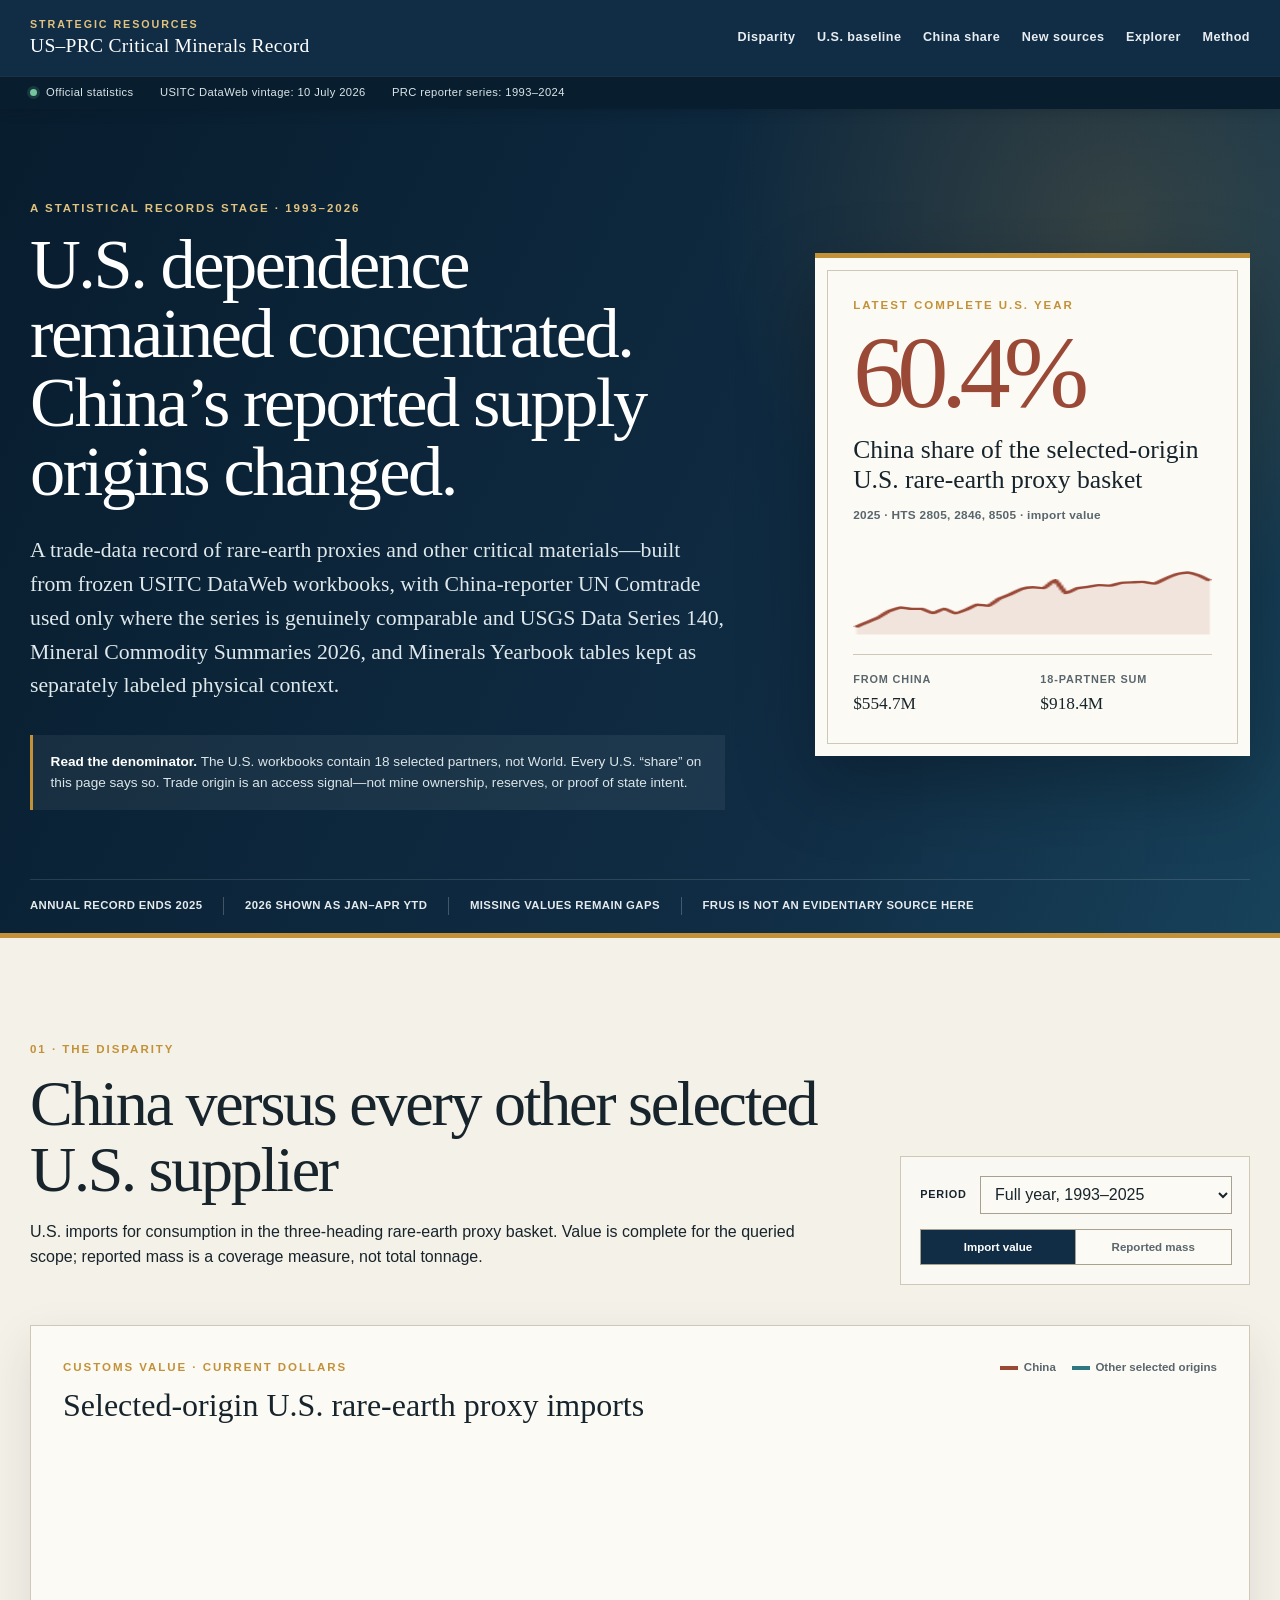
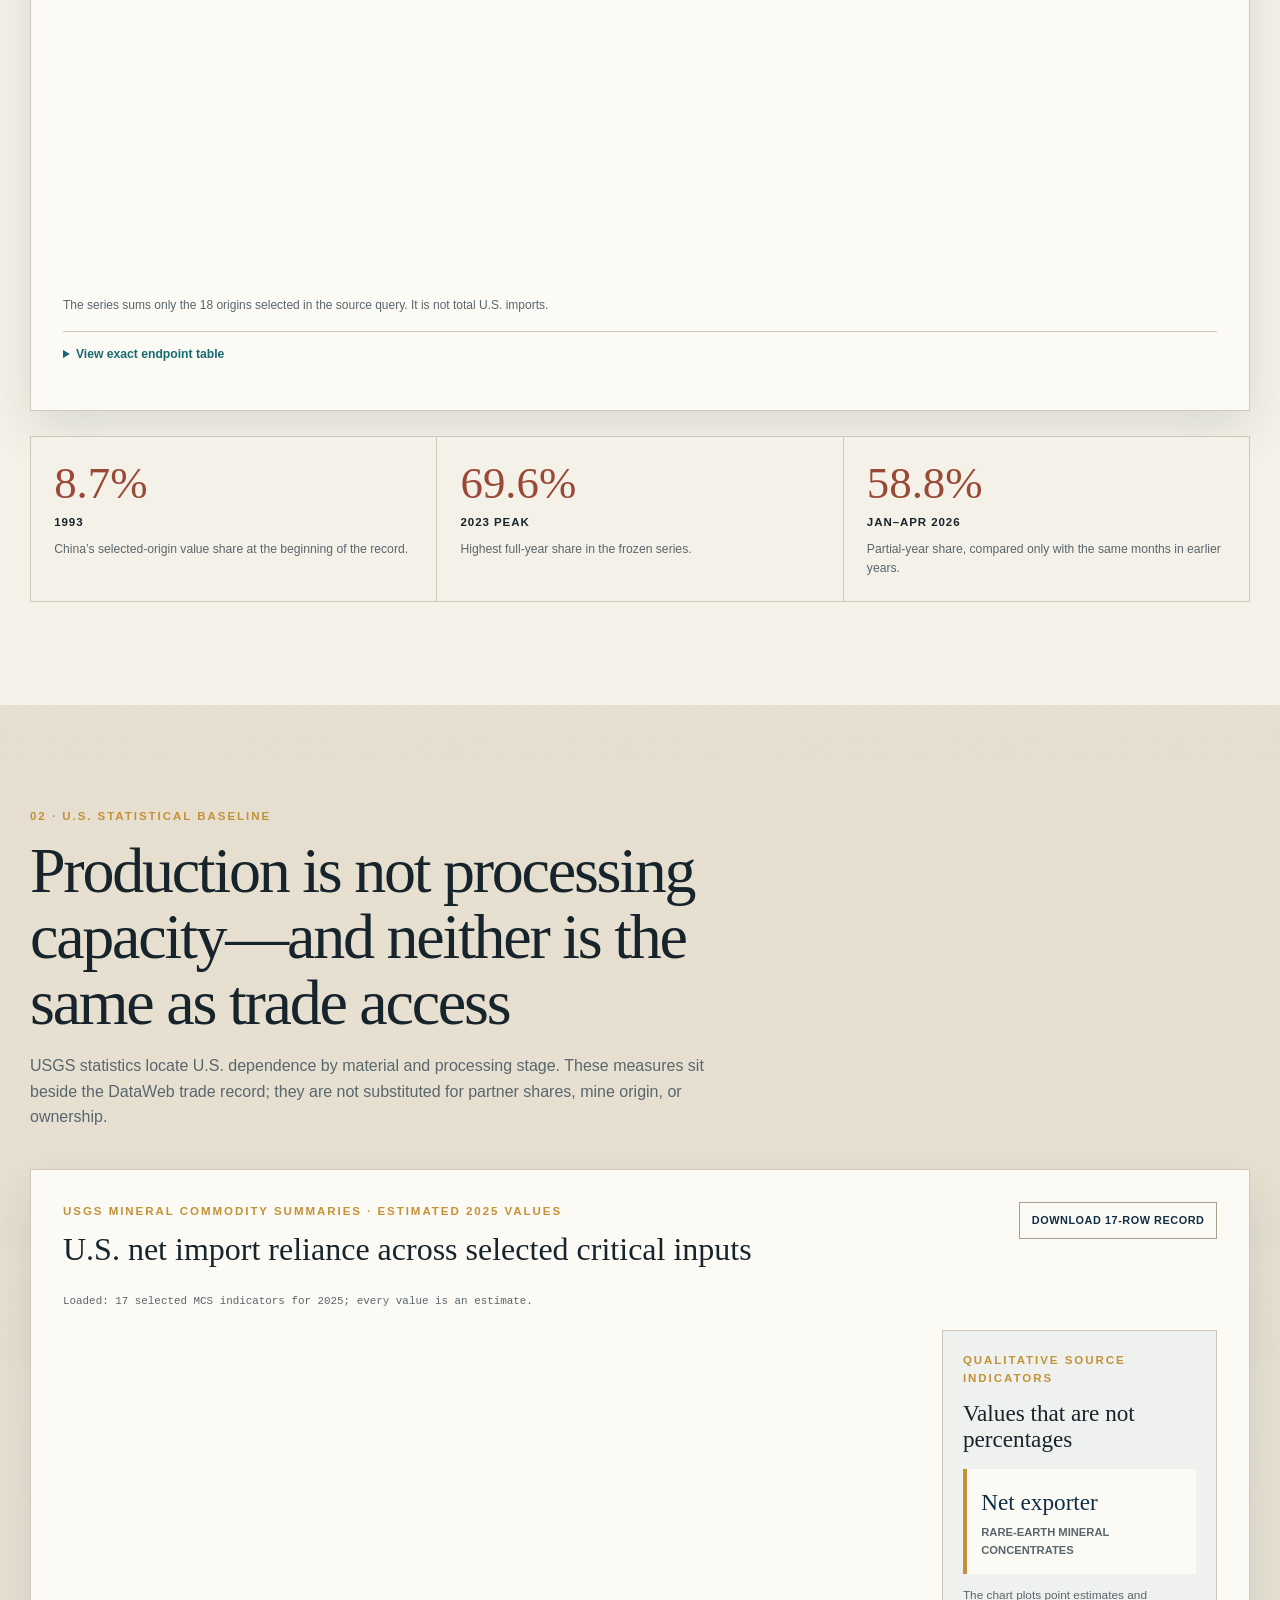
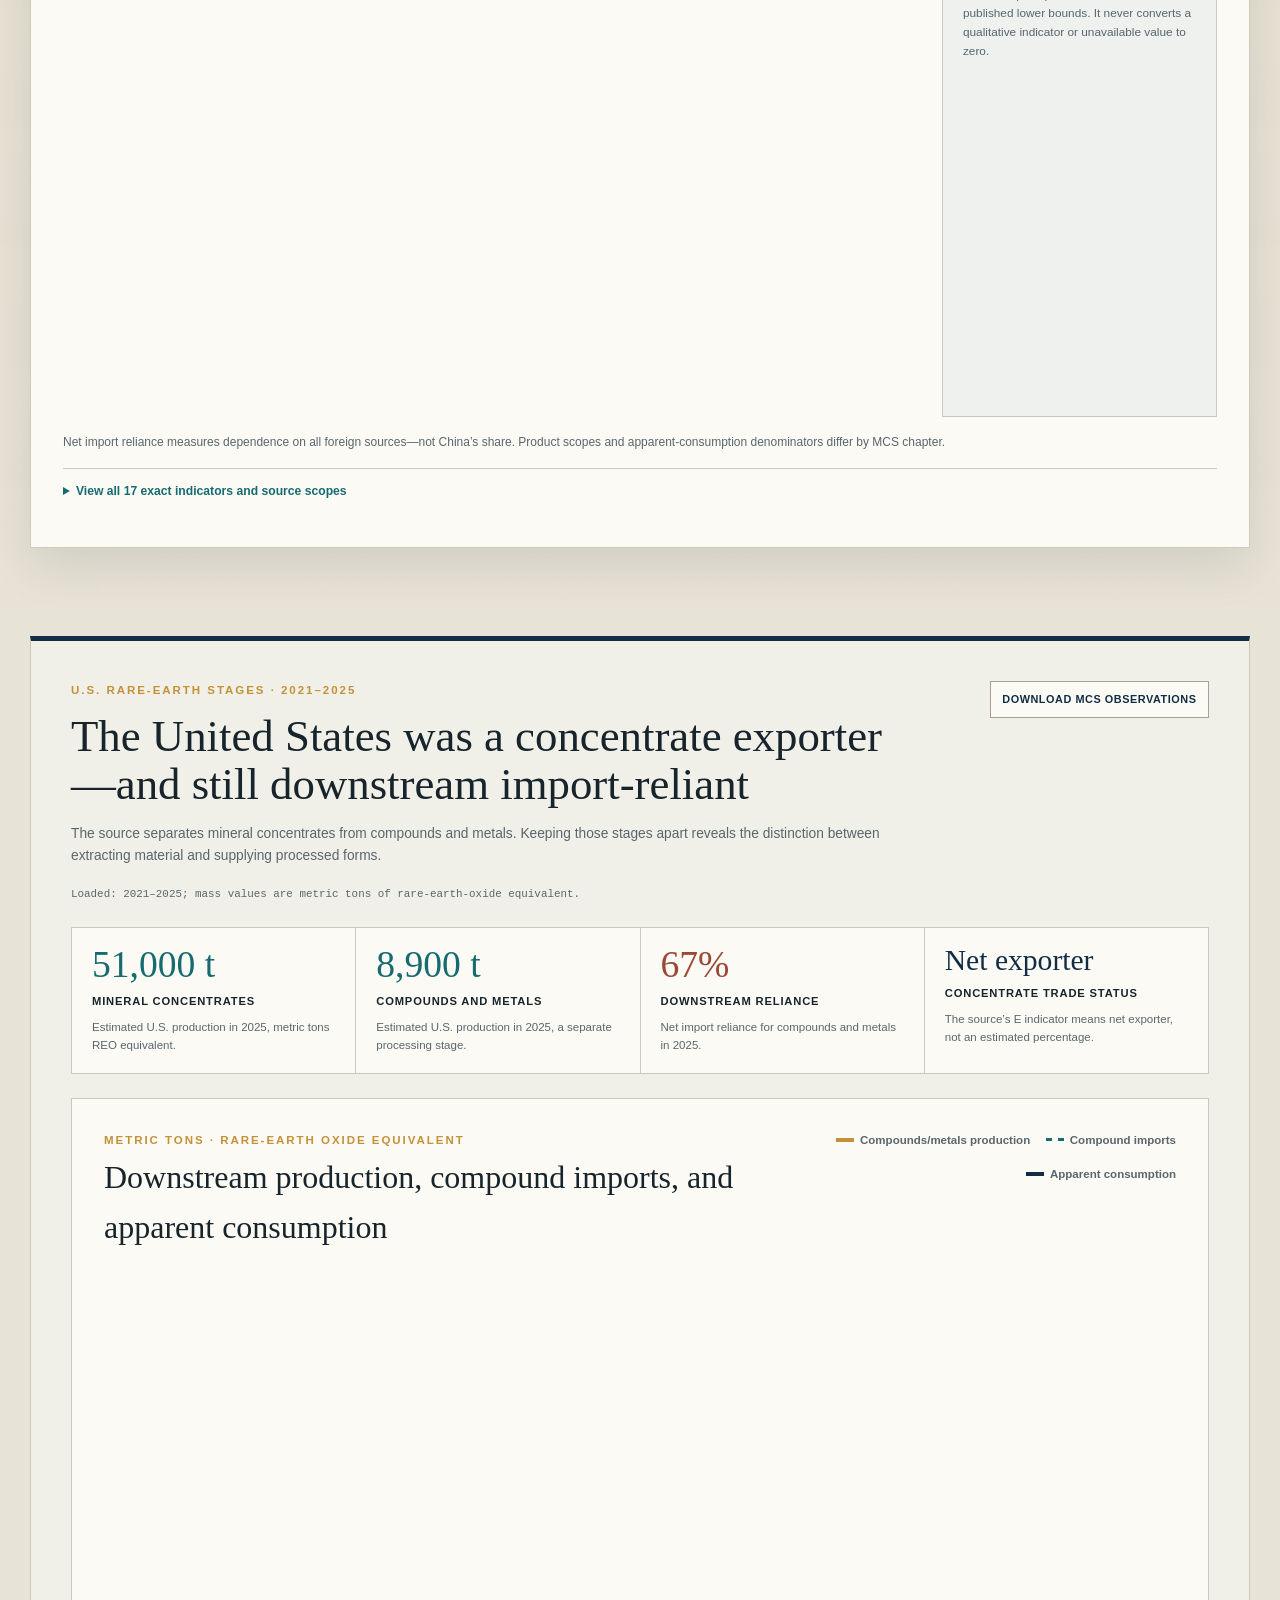
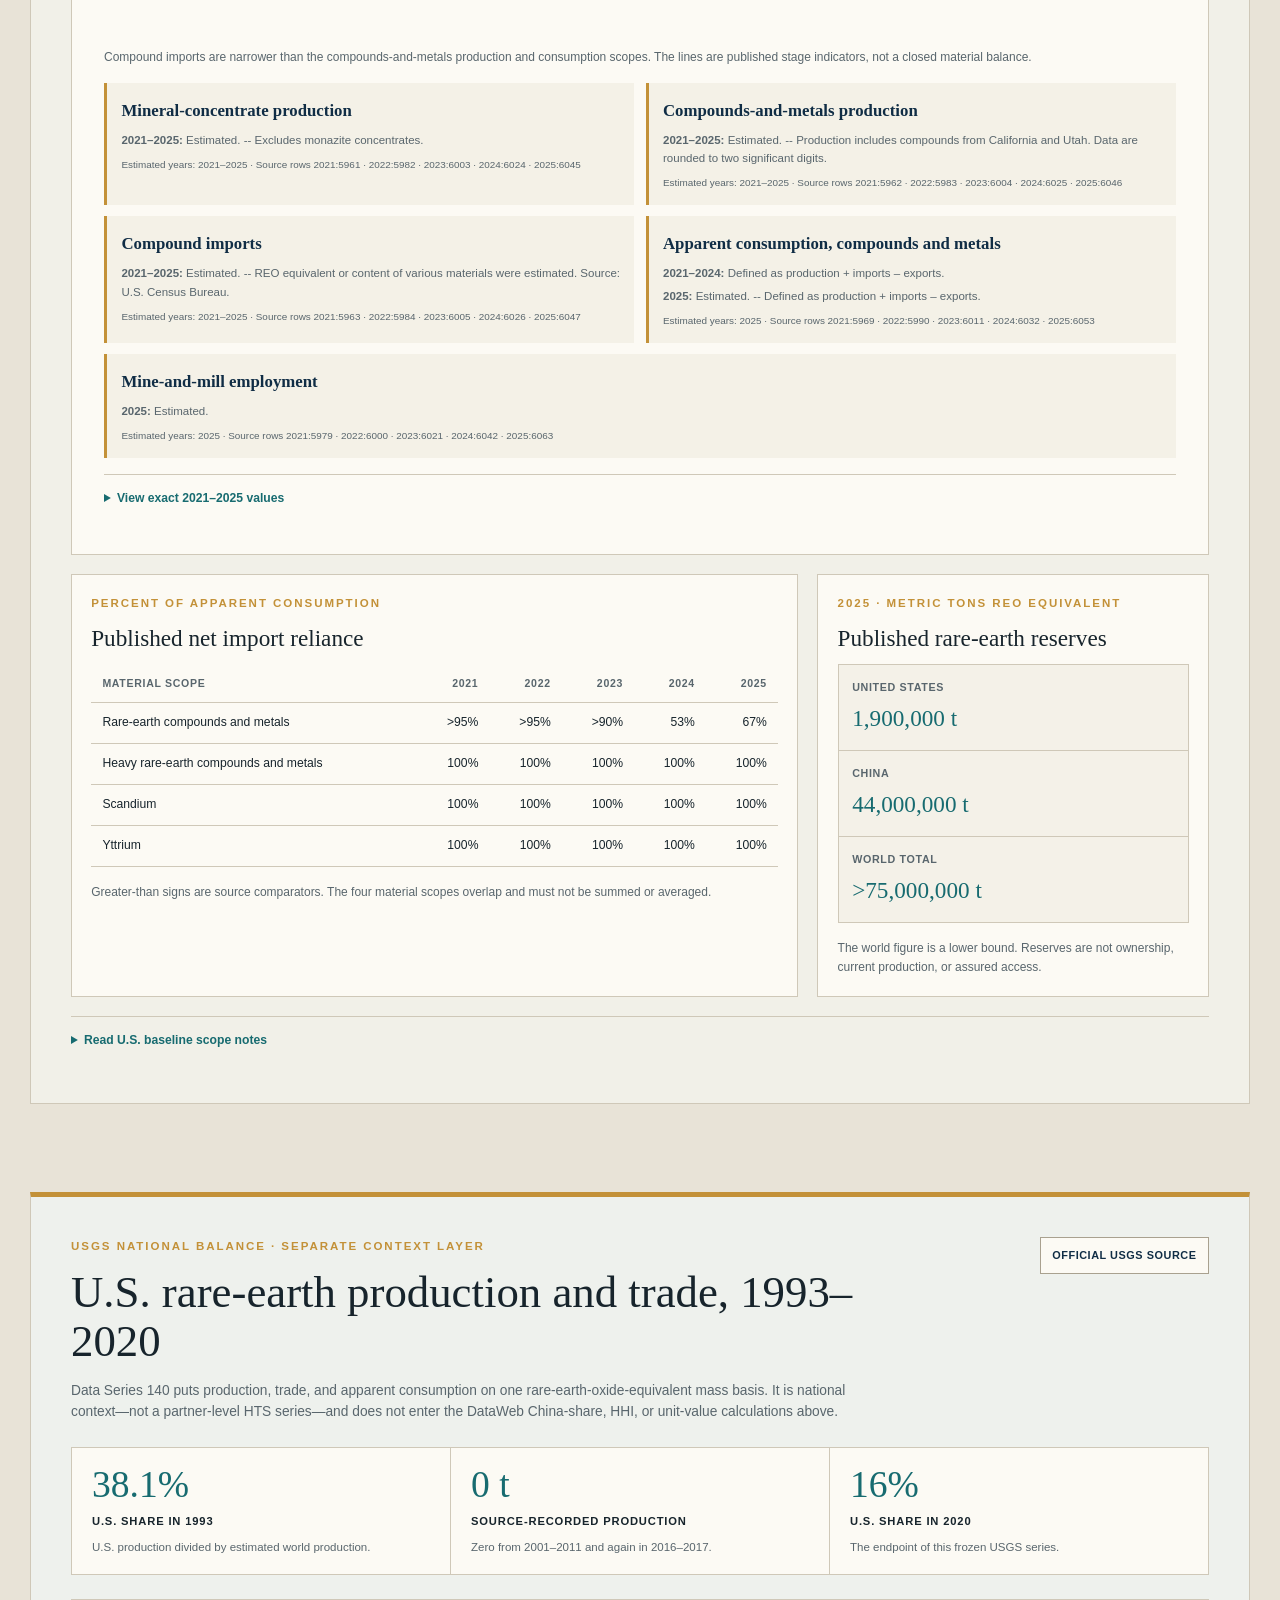
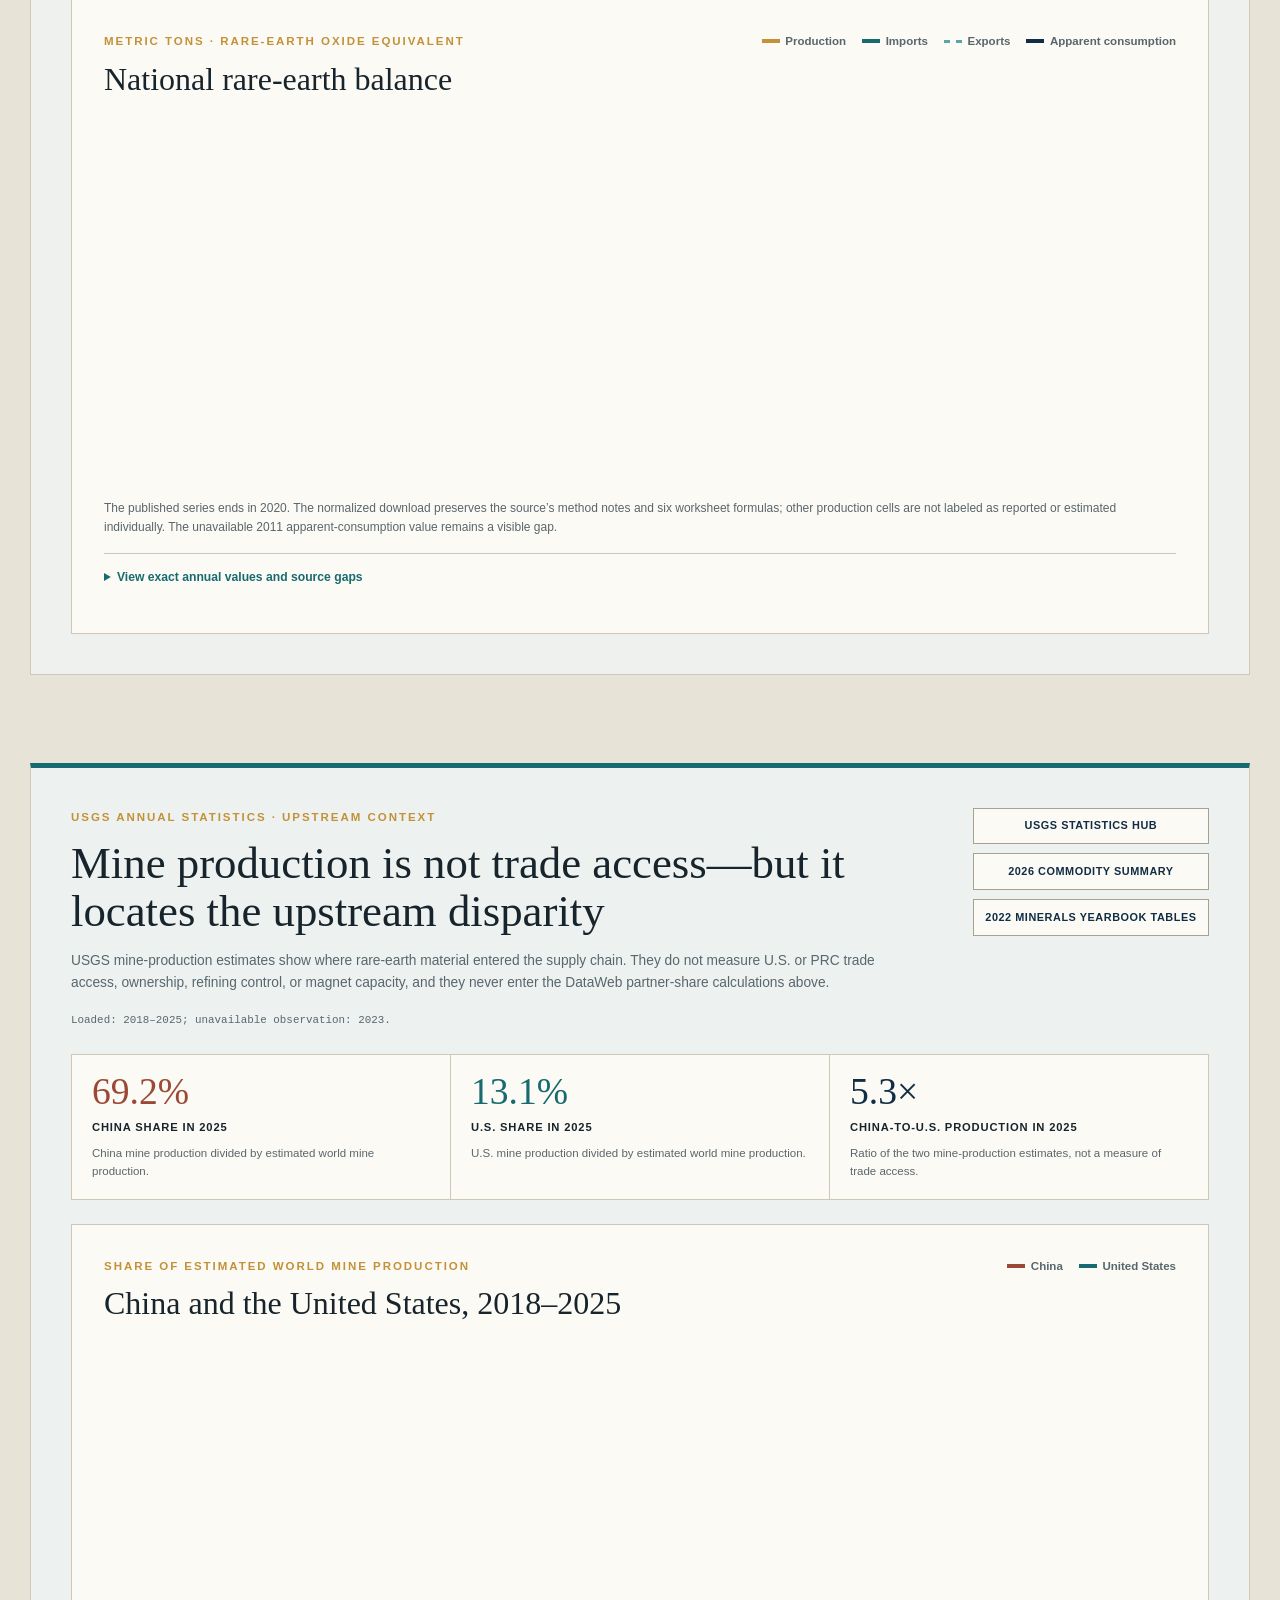
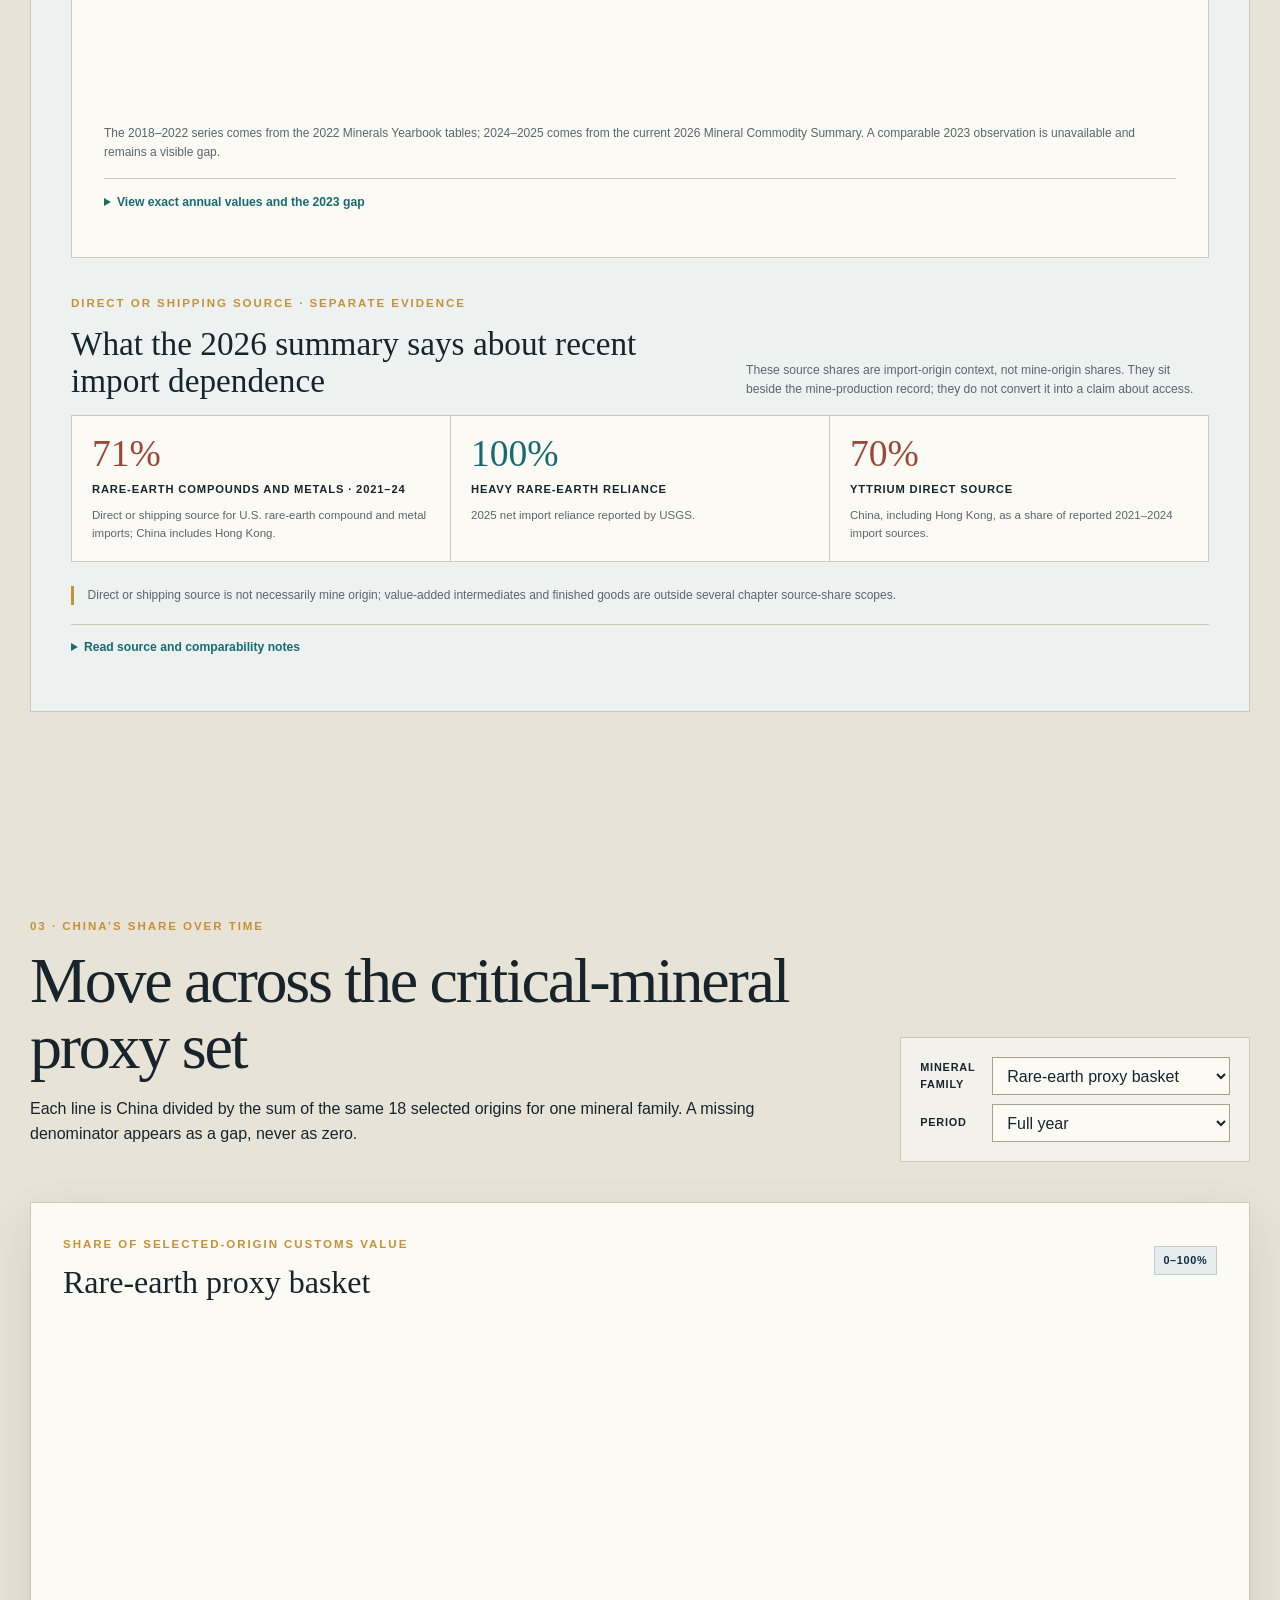
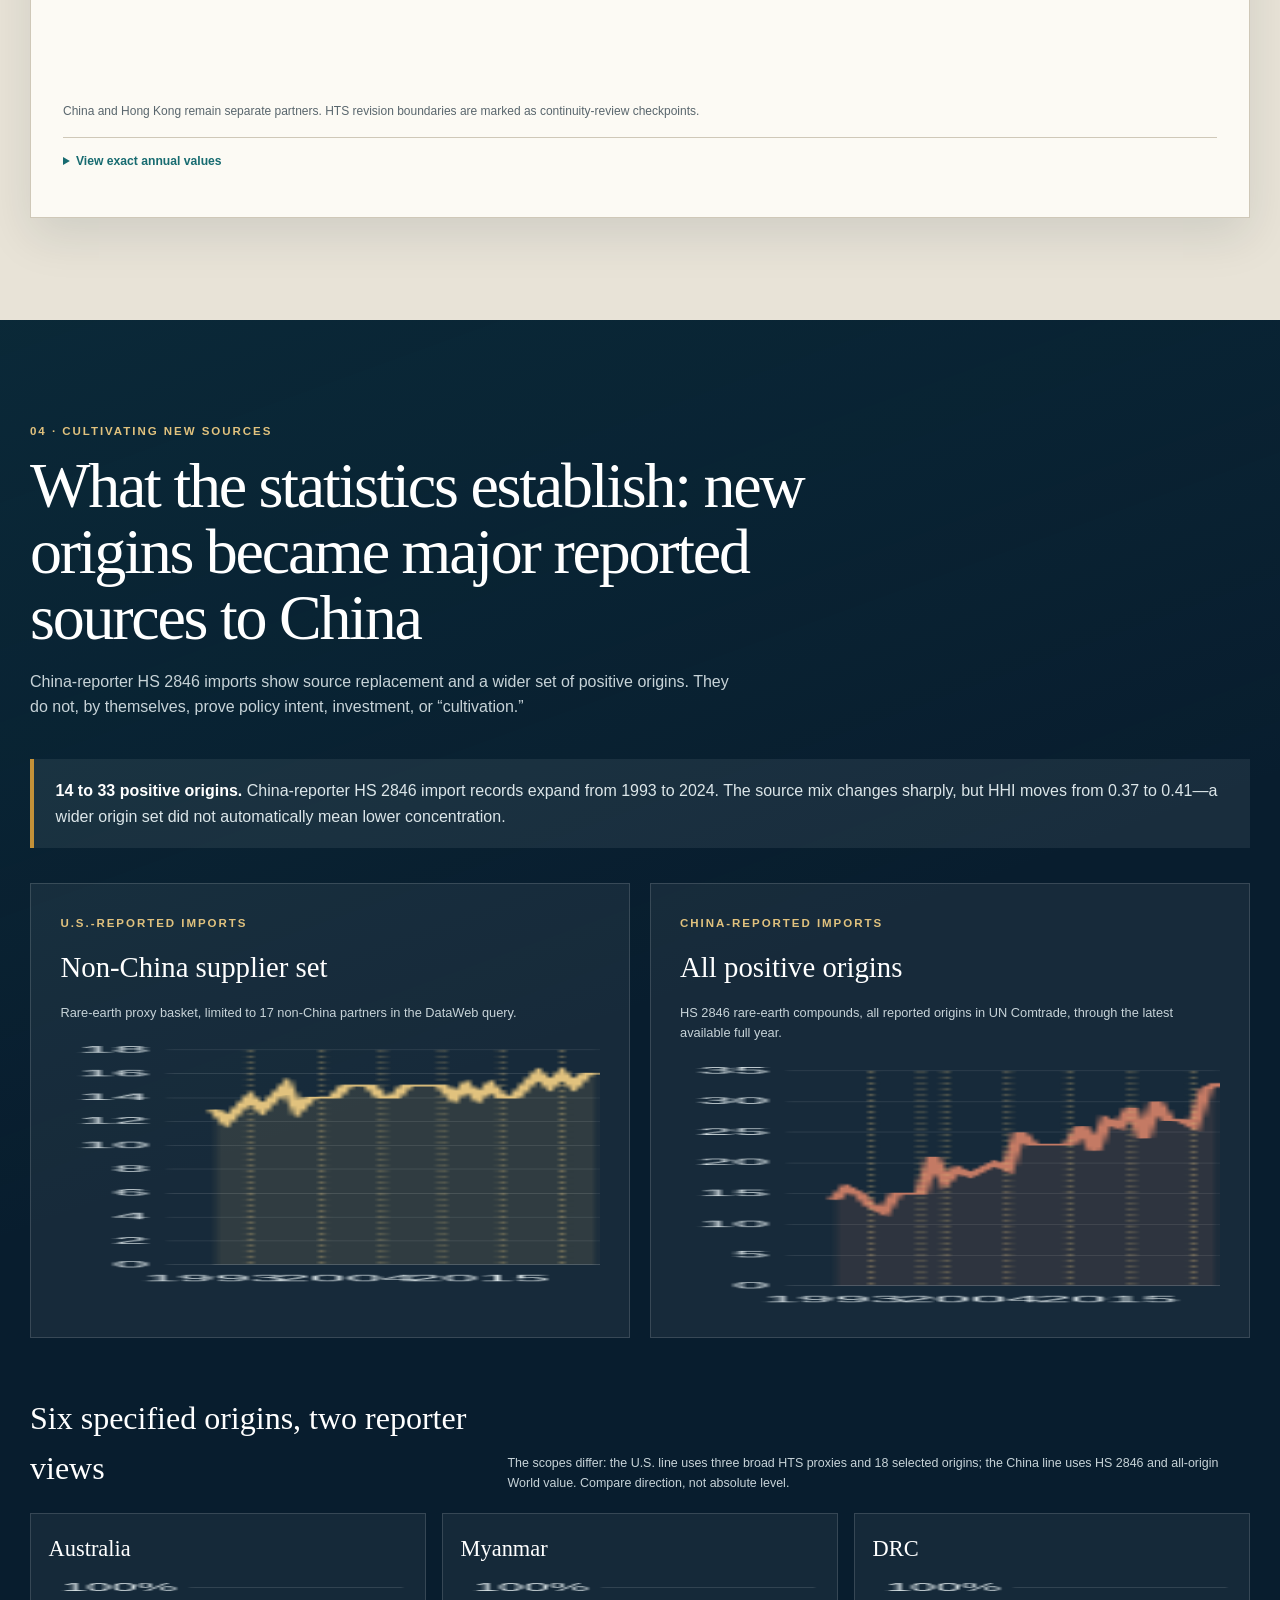
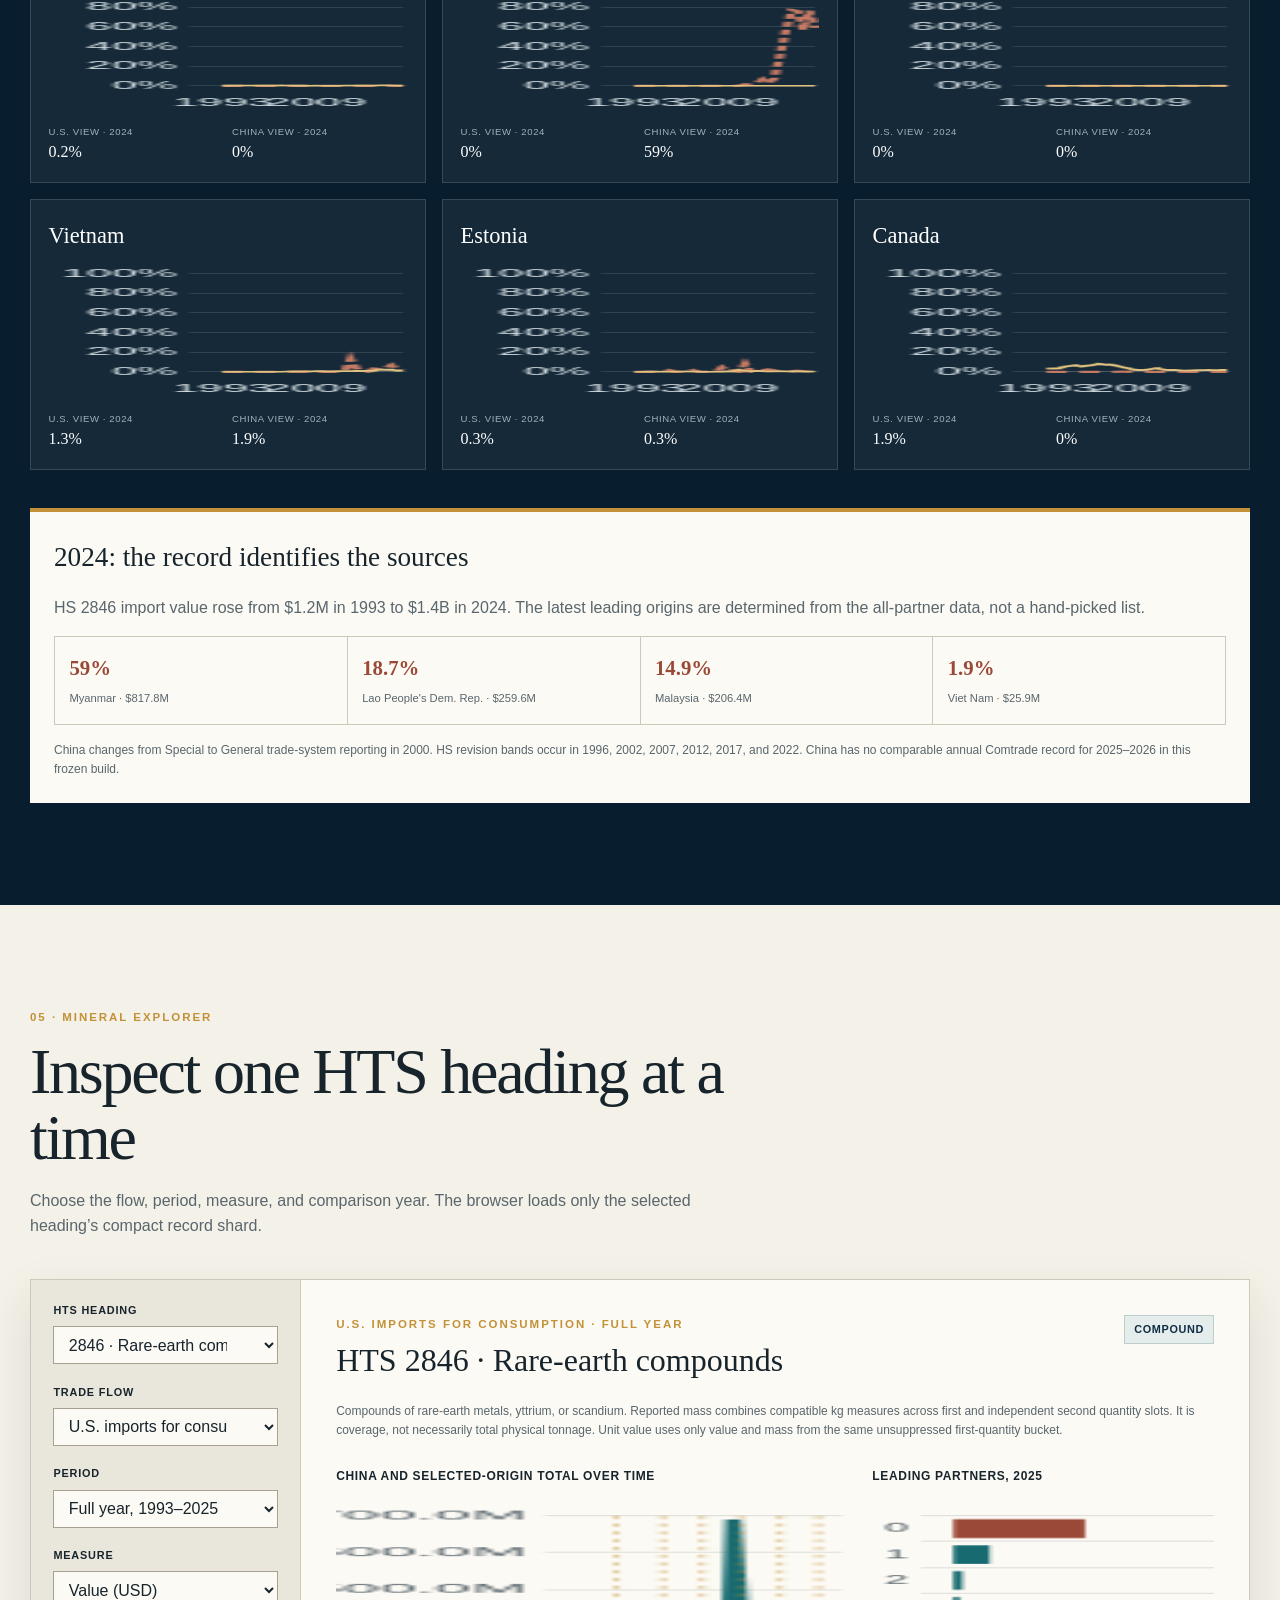
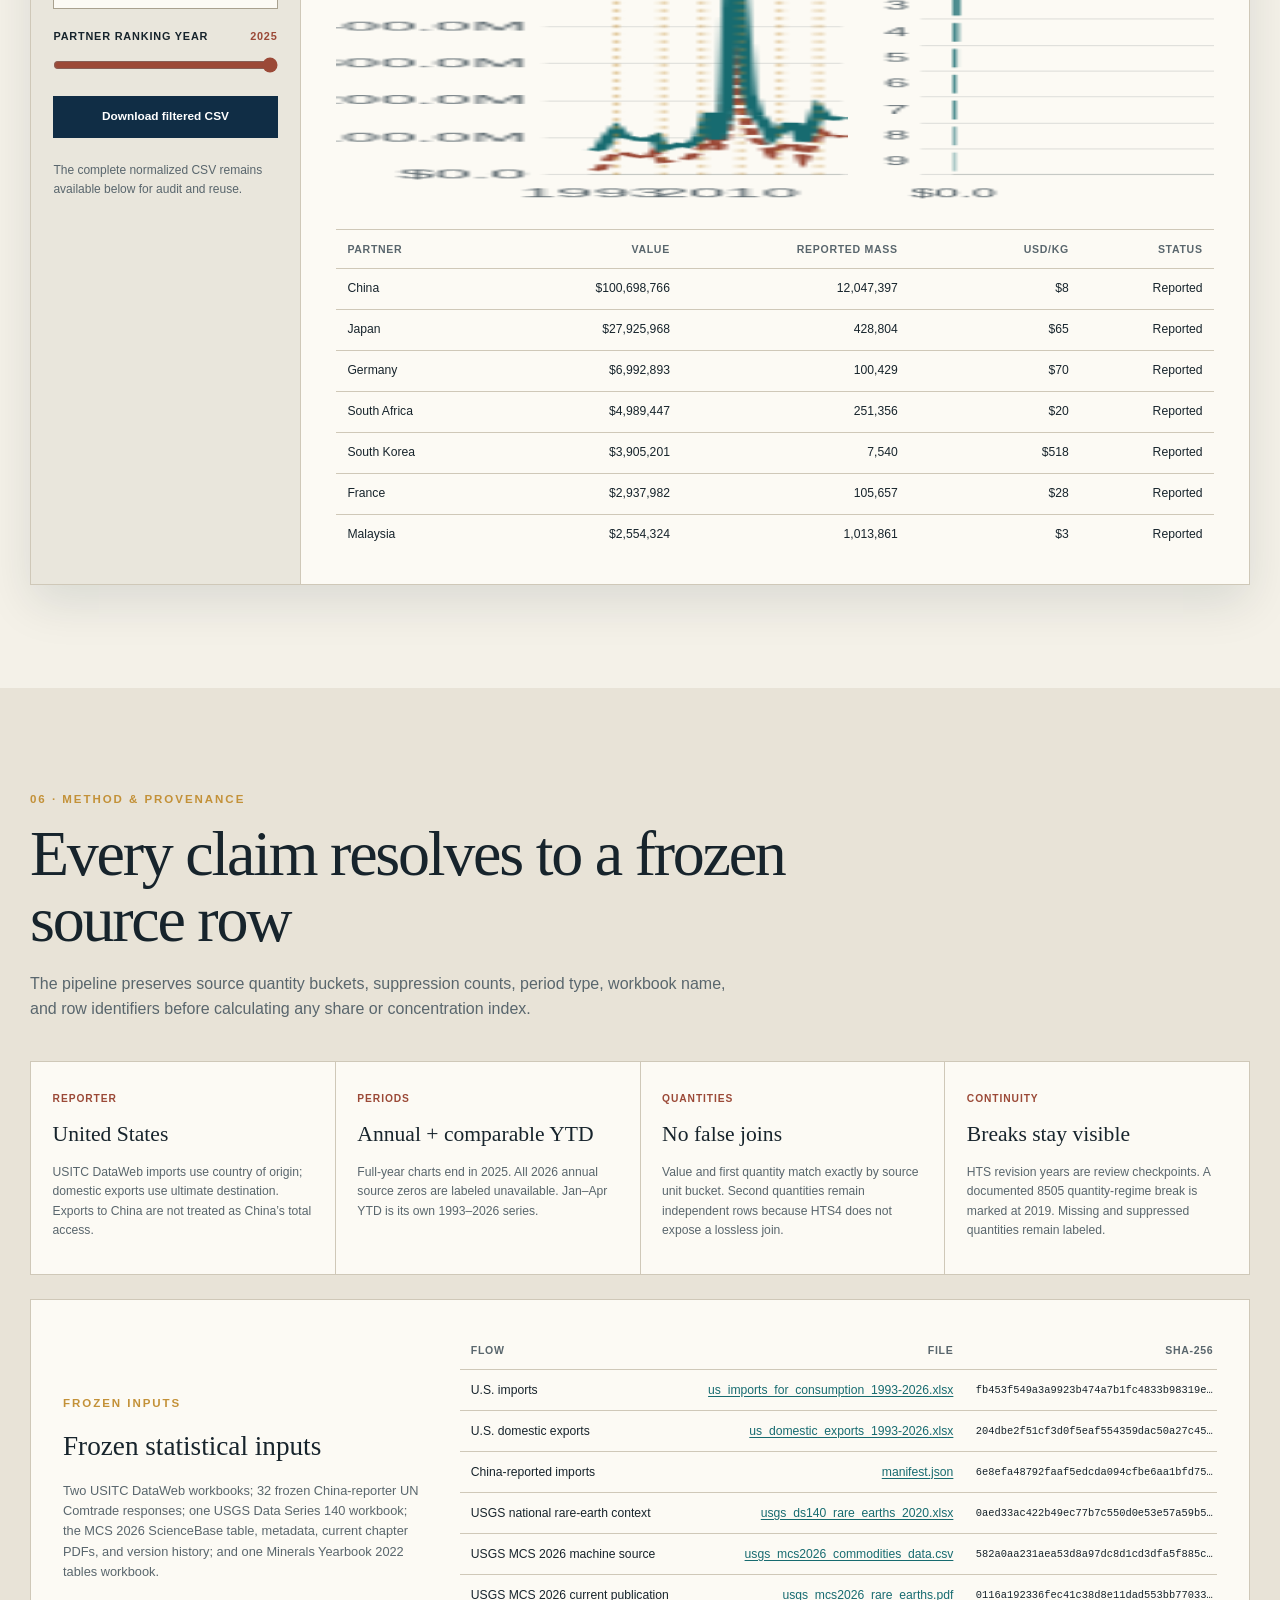
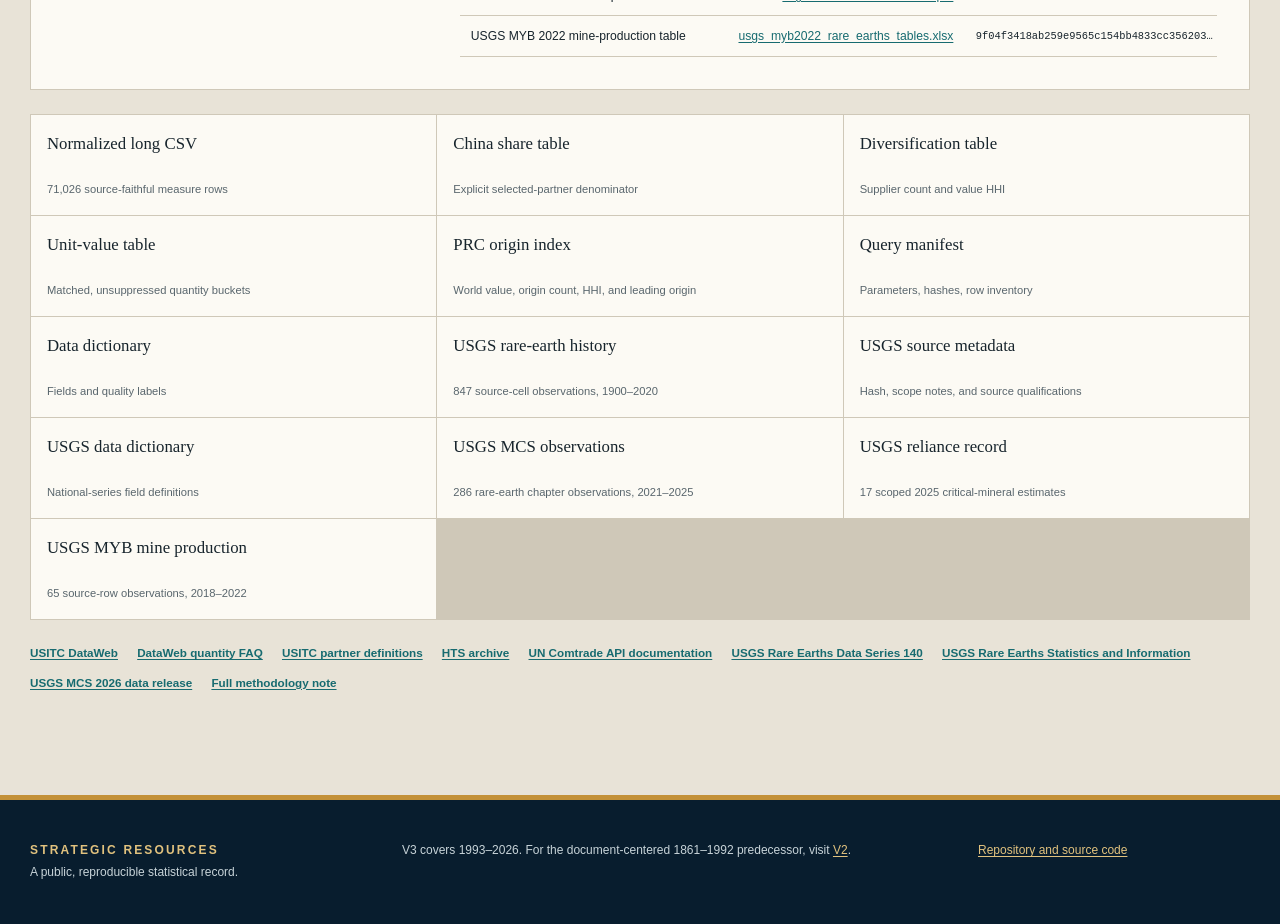
==== commit a67e3d42: "Expand official U.S. statistics" ====
--- a/index.html
+++ b/index.html
@@ -8,7 +8,7 @@
   <meta name="color-scheme" content="light">
   <link rel="icon" href="data:,">
   <link rel="canonical" href="https://therealjameswilson.github.io/critical-minerals-records-stage-v3/">
-  <link rel="stylesheet" href="assets/v3.css?v=3.3.0">
+  <link rel="stylesheet" href="assets/v3.css?v=3.4.0">
   <title>US–PRC Critical Minerals Record, 1993–2026</title>
 </head>
 <body>
@@ -22,6 +22,7 @@
       </a>
       <nav aria-label="Primary navigation">
         <a href="#disparity">Disparity</a>
+        <a href="#us-baseline">U.S. baseline</a>
         <a href="#share">China share</a>
         <a href="#sources">New sources</a>
         <a href="#explorer">Explorer</a>
@@ -43,7 +44,7 @@
         <div class="hero-copy">
           <p class="eyebrow">A statistical records stage · 1993–2026</p>
           <h1>U.S. dependence remained concentrated. China’s reported supply origins changed.</h1>
-          <p class="hero-deck">A trade-data record of rare-earth proxies and other critical materials—built from frozen USITC DataWeb workbooks, with China-reporter UN Comtrade used only where the series is genuinely comparable and USGS Data Series 140 kept as national physical context.</p>
+          <p class="hero-deck">A trade-data record of rare-earth proxies and other critical materials—built from frozen USITC DataWeb workbooks, with China-reporter UN Comtrade used only where the series is genuinely comparable and USGS Data Series 140, Mineral Commodity Summaries 2026, and Minerals Yearbook tables kept as separately labeled physical context.</p>
           <div class="scope-callout" role="note">
             <strong>Read the denominator.</strong> The U.S. workbooks contain 18 selected partners, not World. Every U.S. “share” on this page says so. Trade origin is an access signal—not mine ownership, reserves, or proof of state intent.
           </div>
@@ -117,6 +118,94 @@
           <article><p class="finding-value" id="peakShare">—</p><h3 id="peakYear">Peak</h3><p>Highest full-year share in the frozen series.</p></article>
           <article><p class="finding-value" id="currentYtdShare">—</p><h3>Jan–Apr 2026</h3><p>Partial-year share, compared only with the same months in earlier years.</p></article>
         </div>
+      </div>
+    </section>
+
+    <section class="record-section baseline-section" id="us-baseline" aria-labelledby="usBaselineTitle">
+      <div class="wrap">
+        <div class="section-heading">
+          <p class="section-number">02 · U.S. statistical baseline</p>
+          <h2 id="usBaselineTitle">Production is not processing capacity—and neither is the same as trade access</h2>
+          <p>USGS statistics locate U.S. dependence by material and processing stage. These measures sit beside the DataWeb trade record; they are not substituted for partner shares, mine origin, or ownership.</p>
+        </div>
+
+        <div class="chart-card baseline-reliance-card" aria-labelledby="usRelianceTitle">
+          <div class="chart-title-row">
+            <div><p class="chart-kicker">USGS Mineral Commodity Summaries · estimated 2025 values</p><h3 id="usRelianceTitle">U.S. net import reliance across selected critical inputs</h3></div>
+            <a class="source-chip" href="data/processed/usgs_mcs2026_critical_mineral_reliance.csv">Download 17-row record</a>
+          </div>
+          <p class="context-status" id="usBaselineStatus" role="status">Loading the frozen USGS reliance record…</p>
+          <div class="baseline-overview-grid">
+            <div class="canvas-shell reliance-chart-shell"><canvas id="usRelianceChart" role="img" aria-describedby="usRelianceNote"></canvas></div>
+            <aside class="baseline-sidecar" aria-labelledby="usRelianceQualitativeTitle">
+              <p class="chart-kicker">Qualitative source indicators</p>
+              <h4 id="usRelianceQualitativeTitle">Values that are not percentages</h4>
+              <div id="usRelianceQualitative"><p>Loading source indicators…</p></div>
+              <p>The chart plots point estimates and published lower bounds. It never converts a qualitative indicator or unavailable value to zero.</p>
+            </aside>
+          </div>
+          <p class="chart-note" id="usRelianceNote">Net import reliance measures dependence on all foreign sources—not China’s share. Product scopes and apparent-consumption denominators differ by MCS chapter.</p>
+          <details class="data-disclosure">
+            <summary>View all 17 exact indicators and source scopes</summary>
+            <div class="table-scroll"><table id="usRelianceTable"><caption class="sr-only">Selected USGS estimates of United States net import reliance in 2025.</caption><thead><tr><th>Material</th><th>MCS scope</th><th>2025 reliance</th><th>Status</th><th>Source row</th></tr></thead><tbody><tr><td colspan="5">Loading statistical record…</td></tr></tbody></table></div>
+          </details>
+        </div>
+
+        <aside class="usgs-context usgs-stage-context" aria-labelledby="usStageTitle">
+          <div class="usgs-context-header">
+            <div>
+              <p class="chart-kicker">U.S. rare-earth stages · 2021–2025</p>
+              <h3 id="usStageTitle">The United States was a concentrate exporter—and still downstream import-reliant</h3>
+              <p>The source separates mineral concentrates from compounds and metals. Keeping those stages apart reveals the distinction between extracting material and supplying processed forms.</p>
+            </div>
+            <a class="source-chip" href="data/processed/usgs_mcs2026_observations.csv">Download MCS observations</a>
+          </div>
+          <p class="context-status" id="usStageStatus" role="status">Loading the U.S. stage record…</p>
+
+          <div class="usgs-stat-grid usgs-stage-grid" aria-label="Latest U.S. rare-earth stage statistics">
+            <article><p class="usgs-stat-value" id="usStageConcentrates">—</p><h4>Mineral concentrates</h4><p>Estimated U.S. production in 2025, metric tons REO equivalent.</p></article>
+            <article><p class="usgs-stat-value" id="usStageDownstreamProduction">—</p><h4>Compounds and metals</h4><p>Estimated U.S. production in 2025, a separate processing stage.</p></article>
+            <article><p class="usgs-stat-value china-stat" id="usStageReliance">—</p><h4>Downstream reliance</h4><p>Net import reliance for compounds and metals in 2025.</p></article>
+            <article><p class="usgs-stat-value qualitative-stat" id="usStageConcentrateStatus">—</p><h4>Concentrate trade status</h4><p>The source’s E indicator means net exporter, not an estimated percentage.</p></article>
+          </div>
+
+          <div class="chart-card usgs-chart-card">
+            <div class="chart-title-row">
+              <div><p class="chart-kicker">Metric tons · rare-earth oxide equivalent</p><h3>Downstream production, compound imports, and apparent consumption</h3></div>
+              <div class="legend usgs-legend" aria-hidden="true">
+                <span><i class="legend-swatch stage-production"></i>Compounds/metals production</span>
+                <span><i class="legend-swatch stage-imports"></i>Compound imports</span>
+                <span><i class="legend-swatch stage-consumption"></i>Apparent consumption</span>
+              </div>
+            </div>
+            <div class="canvas-shell"><canvas id="usStageChart" role="img" aria-describedby="usStageNote"></canvas></div>
+            <p class="chart-note" id="usStageNote">Compound imports are narrower than the compounds-and-metals production and consumption scopes. The lines are published stage indicators, not a closed material balance.</p>
+            <div class="stage-scope-notes" id="usStageMeasureNotes" aria-label="USGS measurement qualifications"><p>Loading source-row qualifications…</p></div>
+            <details class="data-disclosure">
+              <summary>View exact 2021–2025 values</summary>
+              <div class="table-scroll"><table id="usStageTable"><caption class="sr-only">USGS U.S. rare-earth stage statistics, 2021–2025.</caption><thead><tr><th>Year</th><th>Concentrate production</th><th>Compounds/metals production</th><th>Compound imports</th><th>Apparent consumption</th><th>Downstream reliance</th><th>Mine/mill employment</th></tr></thead><tbody><tr><td colspan="7">Loading statistical record…</td></tr></tbody></table></div>
+            </details>
+          </div>
+
+          <div class="baseline-detail-grid">
+            <div class="baseline-detail-card">
+              <p class="chart-kicker">Percent of apparent consumption</p>
+              <h4>Published net import reliance</h4>
+              <div class="table-scroll"><table id="usSpecialtyRelianceTable"><caption class="sr-only">USGS net import reliance for rare-earth-related material scopes, 2021–2025.</caption><thead><tr><th>Material scope</th><th>2021</th><th>2022</th><th>2023</th><th>2024</th><th>2025</th></tr></thead><tbody><tr><td colspan="6">Loading statistical record…</td></tr></tbody></table></div>
+              <p class="chart-note">Greater-than signs are source comparators. The four material scopes overlap and must not be summed or averaged.</p>
+            </div>
+            <div class="baseline-detail-card">
+              <p class="chart-kicker">2025 · metric tons REO equivalent</p>
+              <h4>Published rare-earth reserves</h4>
+              <div class="reserve-list" id="usReserveList"><p>Loading reserve statistics…</p></div>
+              <p class="chart-note">The world figure is a lower bound. Reserves are not ownership, current production, or assured access.</p>
+            </div>
+          </div>
+          <details class="data-disclosure source-notes-disclosure">
+            <summary>Read U.S. baseline scope notes</summary>
+            <ul class="source-note-list" id="usStageNotes"><li>Loading source notes…</li></ul>
+          </details>
+        </aside>
 
         <aside class="usgs-context" aria-labelledby="usgsContextTitle">
           <div class="usgs-context-header">
@@ -213,7 +302,7 @@
       <div class="wrap">
         <div class="section-heading split-heading">
           <div>
-            <p class="section-number">02 · China’s share over time</p>
+            <p class="section-number">03 · China’s share over time</p>
             <h2>Move across the critical-mineral proxy set</h2>
             <p>Each line is China divided by the sum of the same 18 selected origins for one mineral family. A missing denominator appears as a gap, never as zero.</p>
           </div>
@@ -245,7 +334,7 @@
     <section class="record-section dark-section" id="sources">
       <div class="wrap">
         <div class="section-heading inverse-heading">
-          <p class="section-number">03 · Cultivating new sources</p>
+          <p class="section-number">04 · Cultivating new sources</p>
           <h2>What the statistics establish: new origins became major reported sources to China</h2>
           <p>China-reporter HS 2846 imports show source replacement and a wider set of positive origins. They do not, by themselves, prove policy intent, investment, or “cultivation.”</p>
         </div>
@@ -285,7 +374,7 @@
     <section class="record-section" id="explorer">
       <div class="wrap">
         <div class="section-heading">
-          <p class="section-number">04 · Mineral explorer</p>
+          <p class="section-number">05 · Mineral explorer</p>
           <h2>Inspect one HTS heading at a time</h2>
           <p>Choose the flow, period, measure, and comparison year. The browser loads only the selected heading’s compact record shard.</p>
         </div>
@@ -335,7 +424,7 @@
     <section class="record-section method-section" id="method">
       <div class="wrap">
         <div class="section-heading">
-          <p class="section-number">05 · Method & provenance</p>
+          <p class="section-number">06 · Method & provenance</p>
           <h2>Every claim resolves to a frozen source row</h2>
           <p>The pipeline preserves source quantity buckets, suppression counts, period type, workbook name, and row identifiers before calculating any share or concentration index.</p>
         </div>
@@ -351,7 +440,7 @@
           <div>
             <p class="chart-kicker">Frozen inputs</p>
             <h3>Frozen statistical inputs</h3>
-            <p>Two USITC DataWeb workbooks, 32 frozen China-reporter UN Comtrade responses, and one USGS Data Series 140 workbook.</p>
+            <p>Two USITC DataWeb workbooks; 32 frozen China-reporter UN Comtrade responses; one USGS Data Series 140 workbook; the MCS 2026 ScienceBase table, metadata, current chapter PDFs, and version history; and one Minerals Yearbook 2022 tables workbook.</p>
           </div>
           <div class="table-scroll"><table id="provenanceTable"><thead><tr><th>Flow</th><th>File</th><th>SHA-256</th></tr></thead><tbody></tbody></table></div>
         </div>
@@ -367,6 +456,9 @@
           <a href="data/processed/usgs_rare_earths_historical.csv"><strong>USGS rare-earth history</strong><span>847 source-cell observations, 1900–2020</span></a>
           <a href="data/processed/usgs_rare_earths_metadata.json"><strong>USGS source metadata</strong><span>Hash, scope notes, and source qualifications</span></a>
           <a href="data/processed/usgs_rare_earths_data_dictionary.csv"><strong>USGS data dictionary</strong><span>National-series field definitions</span></a>
+          <a href="data/processed/usgs_mcs2026_observations.csv"><strong>USGS MCS observations</strong><span>286 rare-earth chapter observations, 2021–2025</span></a>
+          <a href="data/processed/usgs_mcs2026_critical_mineral_reliance.csv"><strong>USGS reliance record</strong><span>17 scoped 2025 critical-mineral estimates</span></a>
+          <a href="data/processed/usgs_myb2022_world_mine_production.csv"><strong>USGS MYB mine production</strong><span>65 source-row observations, 2018–2022</span></a>
         </div>
 
         <div class="source-links">
@@ -376,6 +468,8 @@
           <a href="https://www.usitc.gov/harmonized_tariff_information/hts/archive/list">HTS archive</a>
           <a href="https://uncomtrade.org/docs/un-comtrade-api/">UN Comtrade API documentation</a>
           <a href="https://www.usgs.gov/media/files/rare-earths-historical-statistics-data-series-140">USGS Rare Earths Data Series 140</a>
+          <a href="https://www.usgs.gov/centers/national-minerals-information-center/rare-earths-statistics-and-information">USGS Rare Earths Statistics and Information</a>
+          <a href="https://doi.org/10.5066/P1WKQ63T">USGS MCS 2026 data release</a>
           <a href="methodology.html">Full methodology note</a>
         </div>
       </div>
@@ -392,6 +486,6 @@
 
   <noscript><div class="noscript">JavaScript is required for interactive charts. All normalized and derived CSV files remain available in the Method &amp; provenance section.</div></noscript>
   <script defer src="assets/vendor/chart.js/chart.umd.min.js"></script>
-  <script defer src="assets/v3.js?v=3.3.0"></script>
+  <script defer src="assets/v3.js?v=3.4.0"></script>
 </body>
 </html>
--- a/assets/v3.css
+++ b/assets/v3.css
@@ -507,6 +507,111 @@
   border: 1px dashed var(--line-dark);
 }
 .canvas-shell.data-unavailable canvas { visibility: hidden; }
+.baseline-section {
+  background:
+    linear-gradient(180deg, rgb(195 145 56 / 5%), transparent 24%),
+    var(--paper-dark);
+}
+.baseline-reliance-card { margin-top: 2rem; }
+.baseline-overview-grid {
+  margin-top: 1.2rem;
+  display: grid;
+  grid-template-columns: minmax(0, 1fr) minmax(240px, 0.32fr);
+  gap: 1.2rem;
+  align-items: stretch;
+}
+.reliance-chart-shell { min-height: 500px; }
+.baseline-sidecar {
+  padding: 1.25rem;
+  background: #eef1ed;
+  border: 1px solid var(--line);
+}
+.baseline-sidecar h4,
+.baseline-detail-card h4 {
+  margin: 0;
+  font-family: var(--serif);
+  font-size: 1.45rem;
+  font-weight: 500;
+  line-height: 1.15;
+}
+.baseline-sidecar > p:last-child {
+  color: var(--ink-soft);
+  font-size: 0.74rem;
+}
+.qualitative-pill {
+  margin-top: 1rem;
+  padding: 0.9rem;
+  display: flex;
+  flex-direction: column;
+  gap: 0.25rem;
+  color: var(--navy);
+  background: var(--paper-strong);
+  border-left: 4px solid var(--gold);
+}
+.qualitative-pill strong { font-family: var(--serif); font-size: 1.45rem; font-weight: 500; }
+.qualitative-pill span { color: var(--ink-soft); font-size: 0.7rem; font-weight: 750; text-transform: uppercase; }
+.missing-pill { border-left-color: var(--line-dark); }
+.usgs-stage-context {
+  background: #f1f0e8;
+  border-top-color: var(--navy);
+}
+.usgs-stage-grid { grid-template-columns: repeat(4, 1fr); }
+.usgs-stage-context .china-stat { color: var(--china); }
+.usgs-stage-context .qualitative-stat { color: var(--navy); font-size: 1.85rem; }
+.legend-swatch.stage-production { background: var(--gold); }
+.legend-swatch.stage-imports { height: 0; border-top: 3px dashed var(--teal); }
+.legend-swatch.stage-consumption { background: var(--navy); }
+.baseline-detail-grid {
+  margin-top: 1.2rem;
+  display: grid;
+  grid-template-columns: minmax(0, 1.3fr) minmax(260px, 0.7fr);
+  gap: 1.2rem;
+}
+.baseline-detail-card {
+  min-width: 0;
+  padding: 1.2rem;
+  background: var(--paper-strong);
+  border: 1px solid var(--line);
+}
+.baseline-detail-card .table-scroll { margin-top: 0.8rem; }
+.reserve-list {
+  margin-top: 0.8rem;
+  display: grid;
+  gap: 1px;
+  background: var(--line);
+  border: 1px solid var(--line);
+}
+.reserve-list article {
+  padding: 0.85rem;
+  display: flex;
+  flex-direction: column;
+  background: var(--paper);
+}
+.reserve-list span { color: var(--ink-soft); font-size: 0.67rem; font-weight: 800; letter-spacing: 0.06em; text-transform: uppercase; }
+.reserve-list strong { margin-top: 0.25rem; color: var(--teal); font-family: var(--serif); font-size: 1.45rem; font-weight: 500; }
+.table-note { color: var(--ink-soft); font-size: 0.66rem; }
+.stage-scope-notes {
+  margin: 1rem 0 0;
+  display: grid;
+  grid-template-columns: repeat(2, minmax(0, 1fr));
+  gap: 0.7rem;
+}
+.stage-scope-notes article {
+  min-width: 0;
+  padding: 0.9rem;
+  background: #f4f1e7;
+  border-left: 3px solid var(--gold);
+}
+.stage-scope-notes article:last-child:nth-child(odd) { grid-column: 1 / -1; }
+.stage-scope-notes h4 {
+  margin: 0 0 0.45rem;
+  color: var(--navy);
+  font-family: var(--serif);
+  font-size: 1.05rem;
+  font-weight: 600;
+}
+.stage-scope-notes p { margin: 0.3rem 0; color: var(--ink-soft); font-size: 0.72rem; }
+.stage-scope-notes span { display: block; margin-top: 0.55rem; color: var(--ink-soft); font-size: 0.62rem; line-height: 1.45; }
 
 .dark-section {
   color: var(--white);
@@ -635,6 +740,8 @@
   .explorer-chart-grid { grid-template-columns: 1fr; }
   .provenance-panel { grid-template-columns: 1fr; }
   .download-grid { grid-template-columns: repeat(2, 1fr); }
+  .baseline-overview-grid, .baseline-detail-grid { grid-template-columns: minmax(0, 1fr); }
+  .usgs-stage-grid { grid-template-columns: repeat(2, 1fr); }
 }
 
 @media (max-width: 720px) {
@@ -653,6 +760,10 @@
   .canvas-shell { height: 300px; }
   .chart-tall { height: 350px; }
   .finding-grid, .usgs-stat-grid, .origin-overview, .supplier-grid, .method-grid, .download-grid, .top-origin-grid { grid-template-columns: 1fr; }
+  .baseline-overview-grid, .baseline-detail-grid, .usgs-stage-grid { grid-template-columns: minmax(0, 1fr); }
+  .stage-scope-notes { grid-template-columns: minmax(0, 1fr); }
+  .stage-scope-notes article:last-child:nth-child(odd) { grid-column: auto; }
+  .reliance-chart-shell { min-height: 560px; }
   .usgs-context { padding: 1rem; }
   .usgs-chart-card .chart-title-row { flex-direction: column; }
   .usgs-legend { max-width: none; justify-content: flex-start; }
